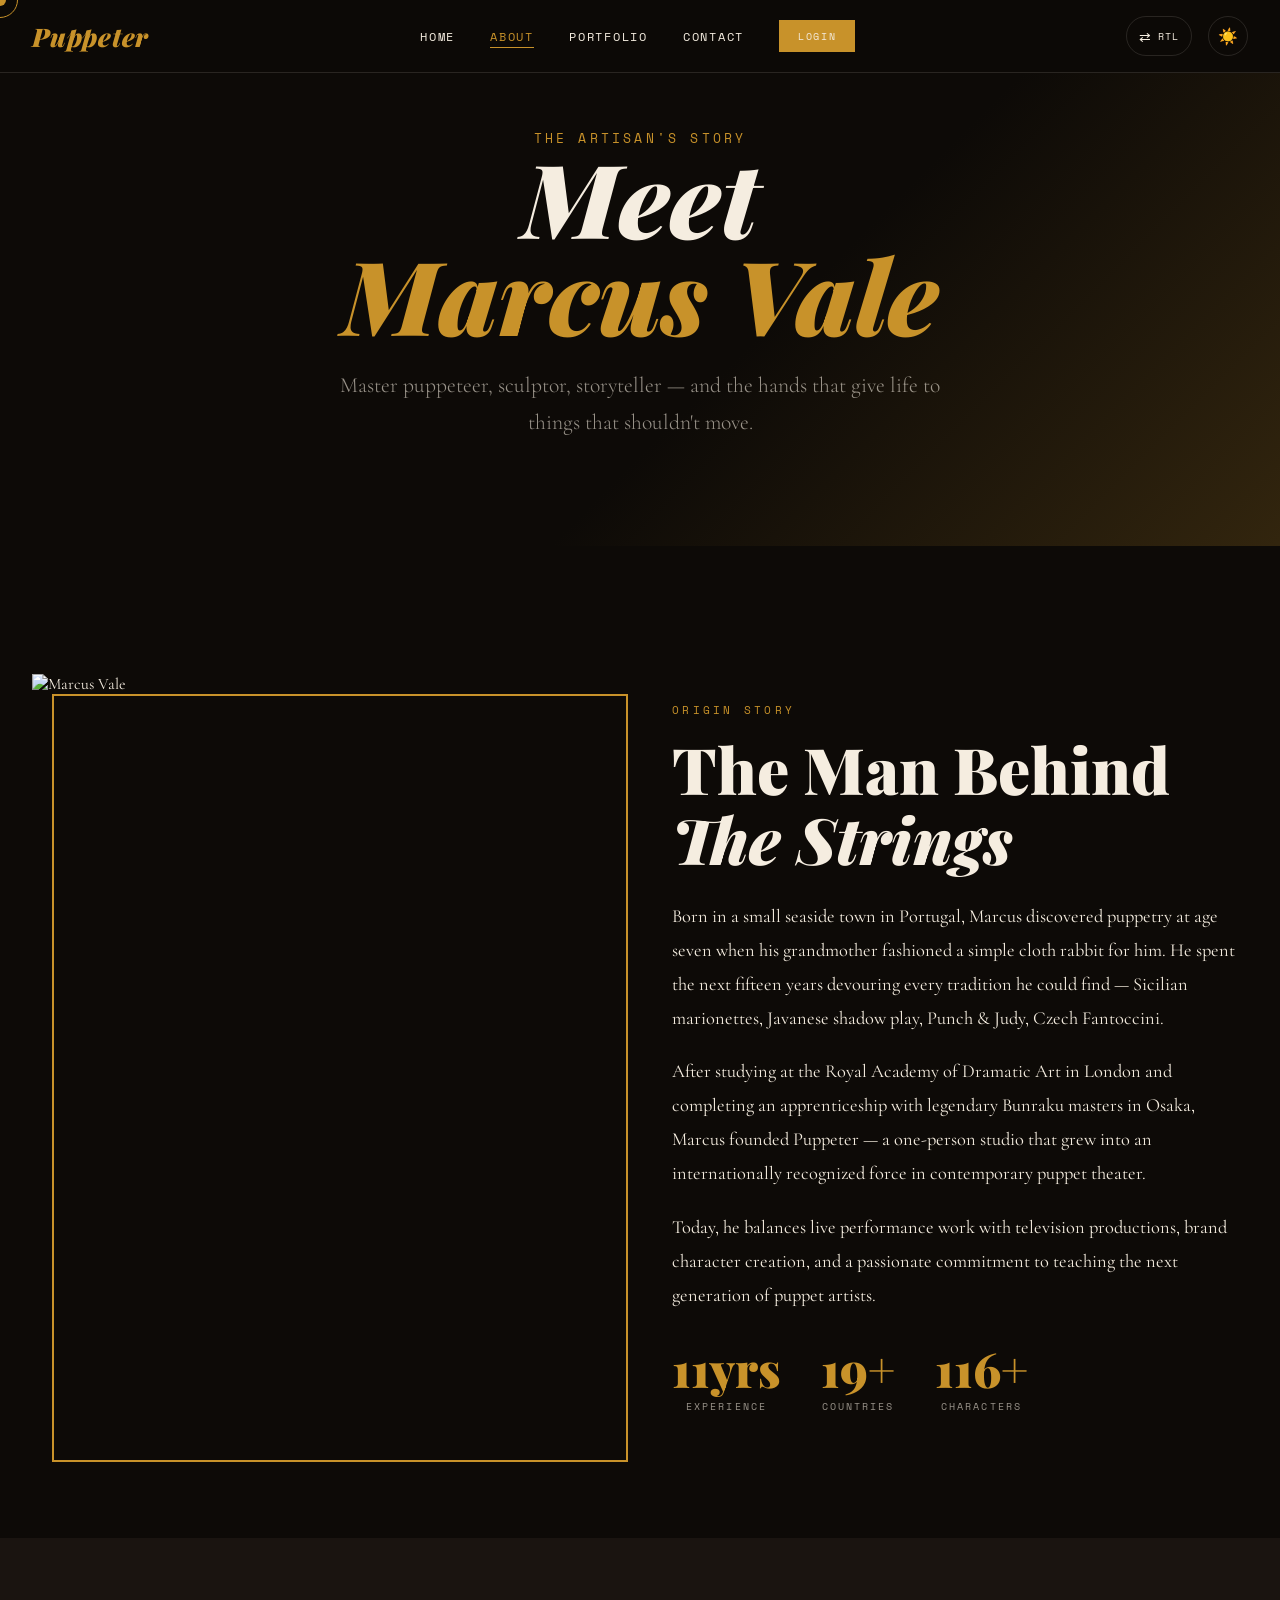
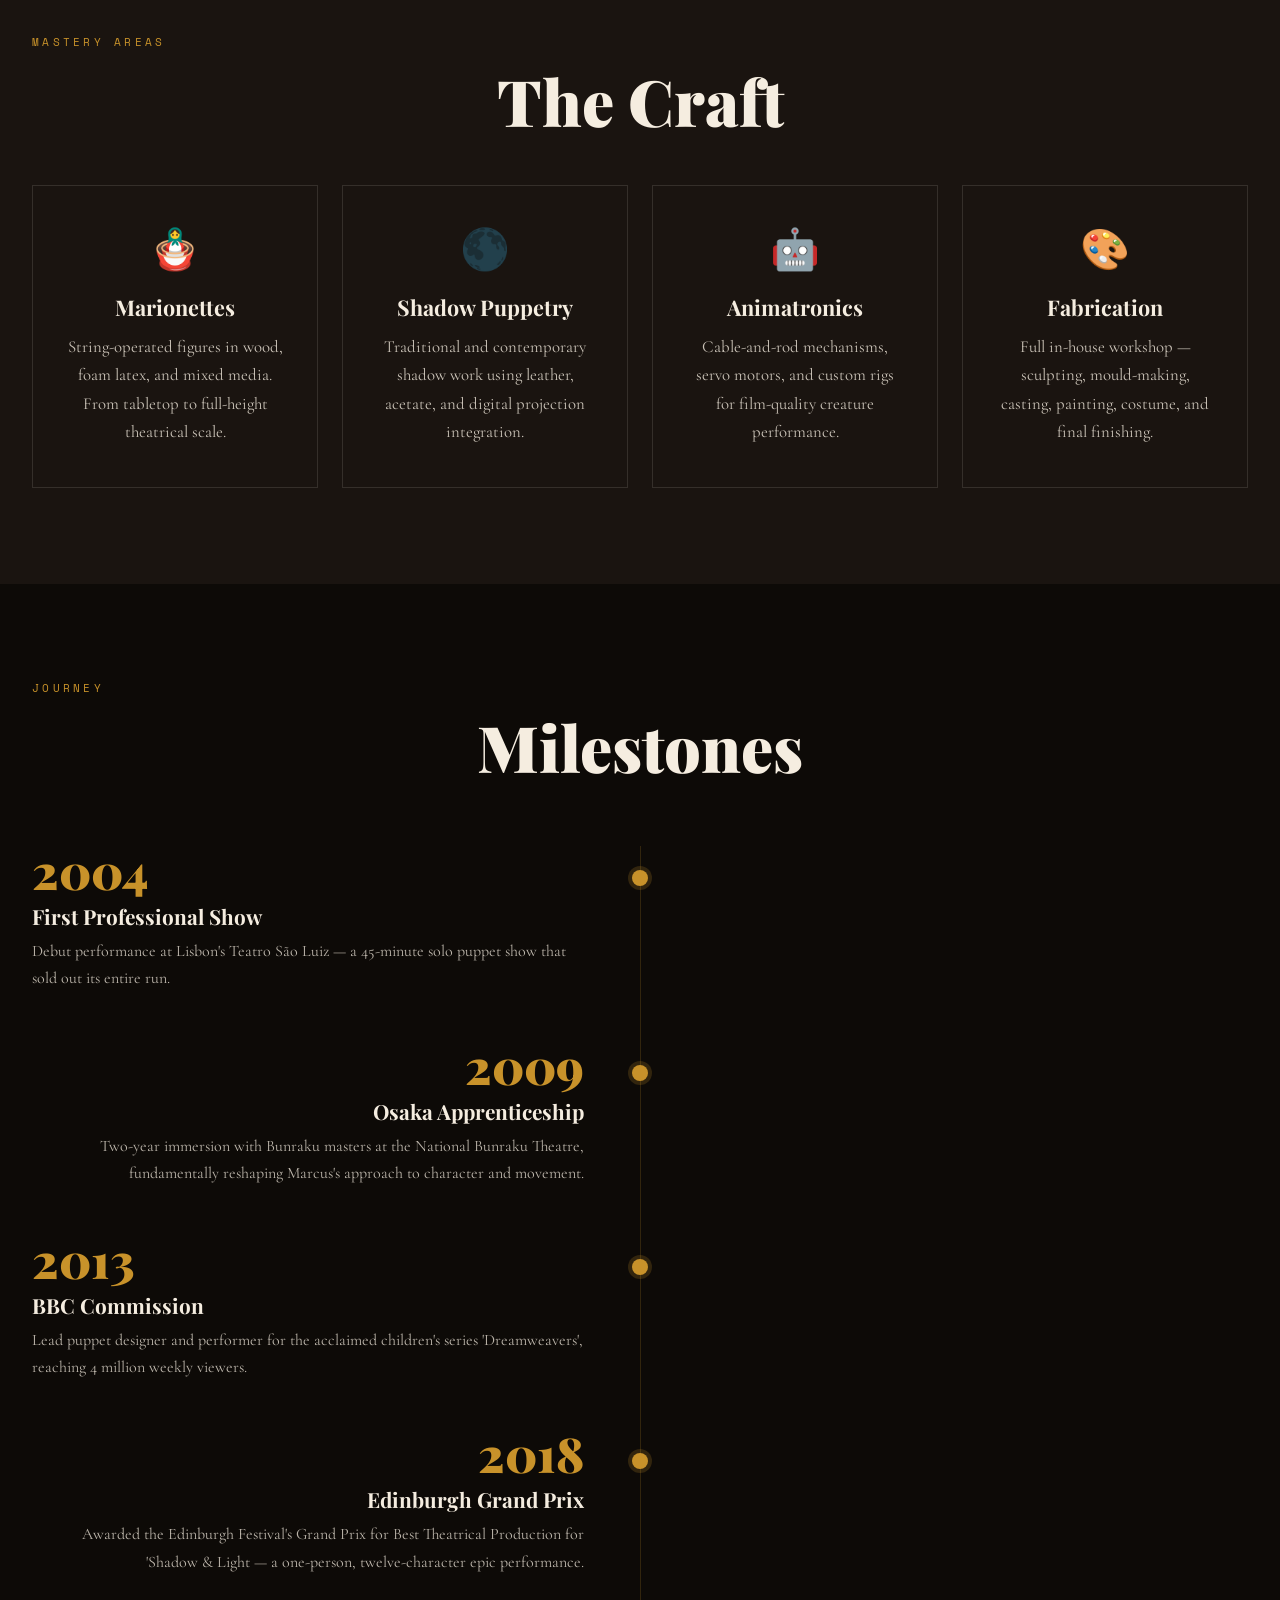
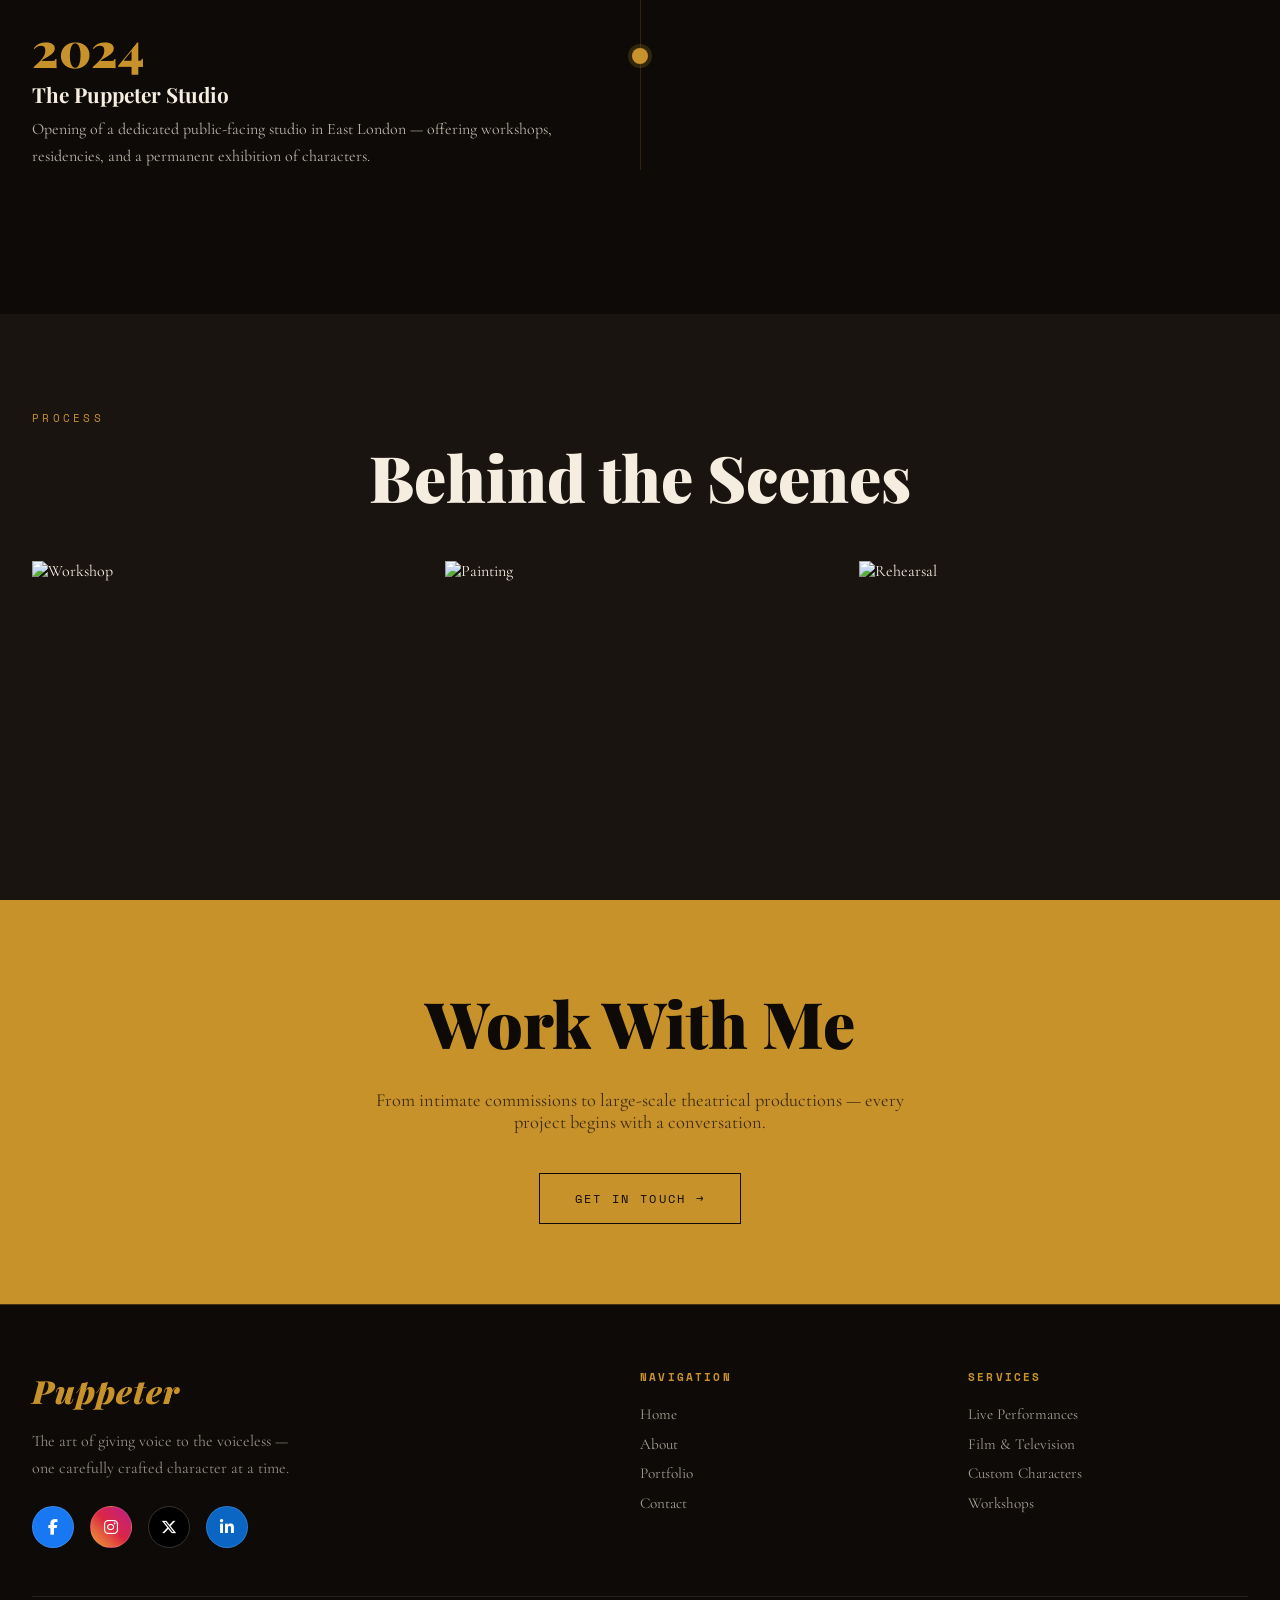
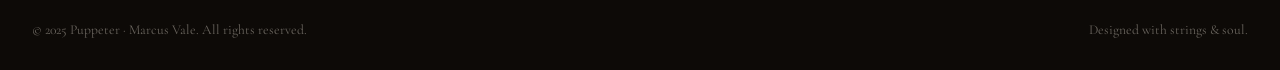
==== about.html @ 56566dc7 "U" ====
<!DOCTYPE html>
<html lang="en" data-theme="dark" dir="ltr">
<head>
<meta charset="UTF-8"/>
<meta name="viewport" content="width=device-width, initial-scale=1.0"/>
<title>About · Puppeter</title>
<link rel="stylesheet" href="style.css"/>
<link rel="stylesheet" href="https://cdnjs.cloudflare.com/ajax/libs/font-awesome/6.5.0/css/all.min.css"/>
</head>
<body>

<div class="cursor"></div>
<div class="cursor-ring"></div>
<div class="page-transition"></div>

<nav>
  <div class="nav-inner">
    <a href="index.html" class="nav-logo">Puppeter</a>
    <ul class="nav-links">
      <li><a href="index.html">Home</a></li>
      <li><a href="about.html" class="active">About</a></li>
      <li><a href="portfolio.html">Portfolio</a></li>
      <li><a href="contact.html">Contact</a></li>
      <li><a href="login.html" class="btn btn-primary" style="padding:0.5rem 1.2rem;font-size:0.65rem">Login</a></li>
    </ul>
    <div class="nav-right">
      <button class="rtl-toggle" aria-label="Toggle RTL/LTR direction">
        <span class="rtl-icon">⇄</span>
        <span class="rtl-label">RTL</span>
      </button>
      <button class="theme-toggle">☀️</button>
      <button class="hamburger"><span></span><span></span><span></span></button>
    </div>
  </div>
</nav>
<div class="mobile-menu">
  <a href="index.html">Home</a>
  <a href="about.html">About</a>
  <a href="portfolio.html">Portfolio</a>
  <a href="contact.html">Contact</a>
  <a href="login.html">Login</a>
</div>

<!-- HERO -->
<section class="hero hero-about" style="min-height:60vh">
  <div class="hero-overlay"></div>
  <div class="hero-content">
    <span class="subtitle">The Artisan's Story</span>
    <h1 class="display-title">Meet <span class="accent-word">Marcus Vale</span></h1>
    <p class="body-text">Master puppeteer, sculptor, storyteller — and the hands that give life to things that shouldn't move.</p>
  </div>
</section>

<!-- BIO -->
<section>
  <div class="section-inner">
    <div class="about-grid">
      <div class="about-image-wrapper reveal">
        <img src="https://images.unsplash.com/photo-1472099645785-5658abf4ff4e?w=600&q=80" alt="Marcus Vale"/>
      </div>
      <div class="about-text">
        <span class="section-label reveal">Origin Story</span>
        <h2 class="section-title reveal">The Man Behind<br/><em>The Strings</em></h2>
        <p class="reveal">Born in a small seaside town in Portugal, Marcus discovered puppetry at age seven when his grandmother fashioned a simple cloth rabbit for him. He spent the next fifteen years devouring every tradition he could find — Sicilian marionettes, Javanese shadow play, Punch & Judy, Czech Fantoccini.</p>
        <p class="reveal">After studying at the Royal Academy of Dramatic Art in London and completing an apprenticeship with legendary Bunraku masters in Osaka, Marcus founded Puppeter — a one-person studio that grew into an internationally recognized force in contemporary puppet theater.</p>
        <p class="reveal">Today, he balances live performance work with television productions, brand character creation, and a passionate commitment to teaching the next generation of puppet artists.</p>
        <div class="stat-row reveal">
          <div class="stat">
            <div class="stat-num" data-target="20" data-suffix="yrs">0yrs</div>
            <div class="stat-label">Experience</div>
          </div>
          <div class="stat">
            <div class="stat-num" data-target="34" data-suffix="+">0+</div>
            <div class="stat-label">Countries</div>
          </div>
          <div class="stat">
            <div class="stat-num" data-target="200" data-suffix="+">0+</div>
            <div class="stat-label">Characters</div>
          </div>
        </div>
      </div>
    </div>
  </div>
</section>

<!-- SKILLS -->
<section style="background:var(--card-bg)">
  <div class="section-inner">
    <span class="section-label reveal">Mastery Areas</span>
    <h2 class="section-title reveal" style="text-align:center">The Craft</h2>
    <div class="cards-grid">
      <div class="card reveal">
        <div class="card-icon">🪆</div>
        <h3>Marionettes</h3>
        <p>String-operated figures in wood, foam latex, and mixed media. From tabletop to full-height theatrical scale.</p>
      </div>
      <div class="card reveal">
        <div class="card-icon">🌑</div>
        <h3>Shadow Puppetry</h3>
        <p>Traditional and contemporary shadow work using leather, acetate, and digital projection integration.</p>
      </div>
      <div class="card reveal">
        <div class="card-icon">🤖</div>
        <h3>Animatronics</h3>
        <p>Cable-and-rod mechanisms, servo motors, and custom rigs for film-quality creature performance.</p>
      </div>
      <div class="card reveal">
        <div class="card-icon">🎨</div>
        <h3>Fabrication</h3>
        <p>Full in-house workshop — sculpting, mould-making, casting, painting, costume, and final finishing.</p>
      </div>
    </div>
  </div>
</section>

<!-- TIMELINE -->
<section>
  <div class="section-inner">
    <span class="section-label reveal">Journey</span>
    <h2 class="section-title reveal" style="text-align:center">Milestones</h2>
    <div class="timeline">
      <div class="timeline-item reveal">
        <div class="tl-content">
          <div class="tl-year">2004</div>
          <h3>First Professional Show</h3>
          <p>Debut performance at Lisbon's Teatro São Luiz — a 45-minute solo puppet show that sold out its entire run.</p>
        </div>
        <div class="tl-dot"></div>
        <div style="flex:1"></div>
      </div>
      <div class="timeline-item reveal">
        <div style="flex:1"></div>
        <div class="tl-dot"></div>
        <div class="tl-content">
          <div class="tl-year">2009</div>
          <h3>Osaka Apprenticeship</h3>
          <p>Two-year immersion with Bunraku masters at the National Bunraku Theatre, fundamentally reshaping Marcus's approach to character and movement.</p>
        </div>
      </div>
      <div class="timeline-item reveal">
        <div class="tl-content">
          <div class="tl-year">2013</div>
          <h3>BBC Commission</h3>
          <p>Lead puppet designer and performer for the acclaimed children's series 'Dreamweavers', reaching 4 million weekly viewers.</p>
        </div>
        <div class="tl-dot"></div>
        <div style="flex:1"></div>
      </div>
      <div class="timeline-item reveal">
        <div style="flex:1"></div>
        <div class="tl-dot"></div>
        <div class="tl-content">
          <div class="tl-year">2018</div>
          <h3>Edinburgh Grand Prix</h3>
          <p>Awarded the Edinburgh Festival's Grand Prix for Best Theatrical Production for 'Shadow & Light — a one-person, twelve-character epic performance.</p>
        </div>
      </div>
      <div class="timeline-item reveal">
        <div class="tl-content">
          <div class="tl-year">2024</div>
          <h3>The Puppeter Studio</h3>
          <p>Opening of a dedicated public-facing studio in East London — offering workshops, residencies, and a permanent exhibition of characters.</p>
        </div>
        <div class="tl-dot"></div>
        <div style="flex:1"></div>
      </div>
    </div>
  </div>
</section>

<!-- BTS BEHIND SCENES -->
<section style="background:var(--card-bg)">
  <div class="section-inner">
    <span class="section-label reveal">Process</span>
    <h2 class="section-title reveal" style="text-align:center">Behind the Scenes</h2>
    <div class="showreel-grid reveal">
      <div class="showreel-item" data-category="process">
        <img src="https://images.unsplash.com/photo-1499540633125-484965b60031?w=600&q=80" alt="Workshop"/>
        <div class="showreel-overlay">
          <button class="play-btn" data-video="true">▶</button>
          <h4>The Sculpting Process</h4>
        </div>
      </div>
      <div class="showreel-item" data-category="process">
        <img src="https://images.unsplash.com/photo-1558618666-fcd25c85cd64?w=600&q=80" alt="Painting"/>
        <div class="showreel-overlay">
          <button class="play-btn" data-video="true">▶</button>
          <h4>Painting & Finishing</h4>
        </div>
      </div>
      <div class="showreel-item" data-category="process">
        <img src="https://images.unsplash.com/photo-1536440136628-849c177e76a1?w=600&q=80" alt="Rehearsal"/>
        <div class="showreel-overlay">
          <button class="play-btn" data-video="true">▶</button>
          <h4>Character Rehearsal</h4>
        </div>
      </div>
    </div>
  </div>
</section>

<!-- CTA -->
<section class="cta-banner">
  <div class="section-inner">
    <h2>Work With Me</h2>
    <p>From intimate commissions to large-scale theatrical productions — every project begins with a conversation.</p>
    <a href="contact.html" class="btn btn-outline">Get in Touch →</a>
  </div>
</section>

<footer>
  <div class="footer-inner">
    <div class="footer-grid">
      <div class="footer-brand">
        <a href="index.html" class="nav-logo">Puppeter</a>
        <p>The art of giving voice to the voiceless — one carefully crafted character at a time.</p>
        <div class="social-icons">
          <a href="#" class="social-icon si-fb"><i class="fab fa-facebook-f"></i></a>
          <a href="#" class="social-icon si-ig"><i class="fab fa-instagram"></i></a>
          <a href="#" class="social-icon si-tw"><i class="fab fa-x-twitter"></i></a>
          <a href="#" class="social-icon si-li"><i class="fab fa-linkedin-in"></i></a>
        </div>
      </div>
      <div class="footer-col">
        <h4>Navigation</h4>
        <ul>
          <li><a href="index.html">Home</a></li>
          <li><a href="about.html">About</a></li>
          <li><a href="portfolio.html">Portfolio</a></li>
          <li><a href="contact.html">Contact</a></li>
        </ul>
      </div>
      <div class="footer-col">
        <h4>Services</h4>
        <ul>
          <li><a href="#">Live Performances</a></li>
          <li><a href="#">Film & Television</a></li>
          <li><a href="#">Custom Characters</a></li>
          <li><a href="#">Workshops</a></li>
        </ul>
      </div>
    </div>
    <div class="footer-bottom">
      <p>© 2025 Puppeter · Marcus Vale. All rights reserved.</p>
      <p>Designed with strings &amp; soul.</p>
    </div>
  </div>
</footer>

<div class="modal-backdrop">
  <button class="modal-close">✕</button>
  <div class="modal-video" style="display:flex;align-items:center;justify-content:center;color:#fff;font-family:'Space Mono',monospace;font-size:0.8rem;letter-spacing:0.1em;text-transform:uppercase;">▶ Behind the Scenes</div>
</div>
<button class="back-to-top">↑</button>
<script src="main.js"></script>
</body>
</html>
---- style.css ----
/* ── PUPPETER · GLOBAL DESIGN SYSTEM ── */
@import url('https://fonts.googleapis.com/css2?family=Playfair+Display:ital,wght@0,400;0,700;0,900;1,400&family=Cormorant+Garamond:wght@300;400;500&family=Space+Mono:wght@400;700&display=swap');

:root {
  --primary: #0d0a07;
  --secondary: #f5ede0;
  --accent: #c8922a;
  --primary-80: rgba(13,10,7,0.8);
  --secondary-60: rgba(245,237,224,0.6);
  --accent-80: rgba(200,146,42,0.8);
  --accent-20: rgba(200,146,42,0.2);
  --transition: 0.4s cubic-bezier(0.25, 0.46, 0.45, 0.94);
}

[data-theme="light"] {
  --bg: var(--secondary);
  --text: var(--primary);
  --nav-bg: rgba(245,237,224,0.95);
  --card-bg: #fff8ef;
  --border: rgba(13,10,7,0.15);
}
[data-theme="dark"] {
  --bg: var(--primary);
  --text: var(--secondary);
  --nav-bg: rgba(13,10,7,0.97);
  --card-bg: #1a1410;
  --border: rgba(245,237,224,0.12);
}

*, *::before, *::after { box-sizing: border-box; margin: 0; padding: 0; }

html { scroll-behavior: smooth; font-size: 16px; }

body {
  font-family: 'Cormorant Garamond', serif;
  background: var(--bg);
  color: var(--text);
  transition: background var(--transition), color var(--transition);
  overflow-x: hidden;
  cursor: none;
}

/* ── CUSTOM CURSOR ── */
.cursor {
  width: 12px; height: 12px;
  background: var(--accent);
  border-radius: 50%;
  position: fixed; top: 0; left: 0;
  pointer-events: none; z-index: 9999;
  transform: translate(-50%, -50%);
  transition: transform 0.1s, width 0.3s, height 0.3s, background 0.3s;
}
.cursor-ring {
  width: 36px; height: 36px;
  border: 1.5px solid var(--accent);
  border-radius: 50%;
  position: fixed; top: 0; left: 0;
  pointer-events: none; z-index: 9998;
  transform: translate(-50%, -50%);
  transition: transform 0.15s, width 0.3s, height 0.3s;
}
body:hover .cursor { opacity: 1; }

/* ── NAVBAR ── */
nav {
  position: fixed; top: 0; left: 0; right: 0;
  z-index: 1000;
  background: var(--nav-bg);
  backdrop-filter: blur(16px);
  -webkit-backdrop-filter: blur(16px);
  border-bottom: 1px solid var(--border);
  transition: background var(--transition), border var(--transition);
}
.nav-inner {
  max-width: 1280px; margin: 0 auto;
  display: flex; align-items: center; justify-content: space-between;
  padding: 0 2rem; height: 72px;
}
.nav-logo {
  font-family: 'Playfair Display', serif;
  font-size: 1.6rem; font-weight: 900; font-style: italic;
  color: var(--accent);
  text-decoration: none; letter-spacing: 0.03em;
}
.nav-links {
  display: flex; gap: 2.2rem; list-style: none;
  align-items: center;
}
.nav-links a {
  font-family: 'Space Mono', monospace;
  font-size: 0.72rem; letter-spacing: 0.15em;
  text-transform: uppercase;
  color: var(--text); text-decoration: none;
  position: relative; padding-bottom: 3px;
  transition: color var(--transition);
}
.nav-links a::after {
  content: ''; position: absolute;
  bottom: 0; left: 0; width: 0; height: 1px;
  background: var(--accent);
  transition: width var(--transition);
}
.nav-links a:hover, .nav-links a.active { color: var(--accent); }
.nav-links a:hover::after, .nav-links a.active::after { width: 100%; }

.nav-right { display: flex; align-items: center; gap: 1rem; }

.theme-toggle {
  background: none; border: 1px solid var(--border);
  color: var(--text); width: 40px; height: 40px;
  border-radius: 50%; cursor: pointer;
  display: flex; align-items: center; justify-content: center;
  font-size: 1rem; transition: all var(--transition);
}
.theme-toggle:hover { border-color: var(--accent); color: var(--accent); transform: rotate(20deg); }

.rtl-toggle {
  background: none; border: 1px solid var(--border);
  color: var(--text); height: 40px;
  padding: 0 0.75rem;
  border-radius: 20px; cursor: pointer;
  display: flex; align-items: center; gap: 0.35rem;
  font-family: 'Space Mono', monospace;
  font-size: 0.62rem; letter-spacing: 0.1em; text-transform: uppercase;
  transition: all var(--transition); white-space: nowrap;
}
.rtl-toggle:hover { border-color: var(--accent); color: var(--accent); }
.rtl-toggle .rtl-icon { font-size: 0.9rem; transition: transform var(--transition); }
[dir="rtl"] .rtl-toggle .rtl-icon { transform: scaleX(-1); }

/* RTL global overrides */
[dir="rtl"] .nav-inner { flex-direction: row-reverse; }
[dir="rtl"] .nav-links { flex-direction: row-reverse; }
[dir="rtl"] .nav-links a::after { left: auto; right: 0; }
[dir="rtl"] .nav-right { flex-direction: row-reverse; }
[dir="rtl"] .footer-grid { direction: rtl; }
[dir="rtl"] .footer-col ul a:hover { transform: translateX(-4px); }
[dir="rtl"] .about-grid { direction: rtl; }
[dir="rtl"] .about-image-wrapper::before { left: auto; right: 20px; left: -20px; }
[dir="rtl"] .contact-card:hover { transform: translateX(-6px); }
[dir="rtl"] .section-label { direction: rtl; }
[dir="rtl"] .stat-row { flex-direction: row-reverse; }
[dir="rtl"] .timeline-item { flex-direction: row-reverse; }
[dir="rtl"] .timeline-item:nth-child(even) { flex-direction: row; }
[dir="rtl"] .timeline-item:nth-child(even) .tl-content { text-align: left; }
[dir="rtl"] .tl-content { text-align: right; }
[dir="rtl"] .mobile-menu { direction: rtl; }
[dir="rtl"] .footer-bottom { flex-direction: row-reverse; }

.hamburger {
  display: none; flex-direction: column;
  gap: 5px; background: none; border: none;
  cursor: pointer; padding: 4px;
}
.hamburger span {
  display: block; width: 24px; height: 2px;
  background: var(--text); transition: all var(--transition);
}

/* ── MOBILE MENU ── */
.mobile-menu {
  display: none; position: fixed;
  top: 72px; left: 0; right: 0; bottom: 0;
  background: var(--bg); z-index: 999;
  flex-direction: column; align-items: center; justify-content: center;
  gap: 2.5rem;
}
.mobile-menu.open { display: flex; }
.mobile-menu a {
  font-family: 'Playfair Display', serif;
  font-size: 2.2rem; font-weight: 700;
  color: var(--text); text-decoration: none;
  transition: color var(--transition);
}
.mobile-menu a:hover { color: var(--accent); }

/* ── HERO BASE ── */
.hero {
  min-height: 100vh;
  background-image: var(--hero-img, none);
  background-size: cover;
  background-position: center;
  background-attachment: fixed;
  display: flex; align-items: center; justify-content: center;
  position: relative; overflow: hidden;
  padding: 8rem 2rem 4rem;
}
.hero-overlay {
  position: absolute; inset: 0;
  background: linear-gradient(135deg, rgba(13,10,7,0.75) 0%, rgba(13,10,7,0.4) 60%, rgba(200,146,42,0.2) 100%);
}
.hero-content {
  position: relative; z-index: 2;
  text-align: center; max-width: 900px;
}

/* ── TYPOGRAPHY ── */
.display-title {
  font-family: 'Playfair Display', serif;
  font-size: clamp(3rem, 8vw, 8rem);
  font-weight: 900; font-style: italic;
  line-height: 0.95;
  color: var(--secondary);
  margin-bottom: 1.5rem;
}
.display-title .accent-word { color: var(--accent); display: block; }

.subtitle {
  font-family: 'Space Mono', monospace;
  font-size: clamp(0.65rem, 1.5vw, 0.8rem);
  letter-spacing: 0.25em; text-transform: uppercase;
  color: var(--accent); margin-bottom: 1rem;
}
.body-text {
  font-size: clamp(1.1rem, 2vw, 1.35rem);
  font-weight: 300; line-height: 1.75;
  color: var(--secondary-60);
  max-width: 600px; margin: 0 auto 2.5rem;
}

/* ── BUTTONS ── */
.btn {
  display: inline-flex; align-items: center; gap: 0.6rem;
  font-family: 'Space Mono', monospace;
  font-size: 0.72rem; letter-spacing: 0.2em; text-transform: uppercase;
  padding: 1rem 2.2rem;
  text-decoration: none; cursor: pointer;
  border: none; transition: all var(--transition);
  position: relative; overflow: hidden;
}
.btn::before {
  content: ''; position: absolute;
  inset: 0; transform: translateX(-101%);
  transition: transform var(--transition);
}
.btn:hover::before { transform: translateX(0); }
.btn-primary {
  background: var(--accent); color: var(--primary);
}
.btn-primary::before { background: #e0a832; }
.btn-primary:hover { color: var(--primary); transform: translateY(-2px); box-shadow: 0 12px 40px var(--accent-80); }

.btn-outline {
  background: transparent;
  border: 1px solid var(--secondary);
  color: var(--secondary);
}
.btn-outline::before { background: var(--secondary); }
.btn-outline:hover { color: var(--primary); }

/* ── SECTIONS ── */
section { padding: 6rem 2rem; }
.section-inner { max-width: 1280px; margin: 0 auto; }

.section-label {
  font-family: 'Space Mono', monospace;
  font-size: 0.68rem; letter-spacing: 0.3em; text-transform: uppercase;
  color: var(--accent); margin-bottom: 1rem; display: block;
}
.section-title {
  font-family: 'Playfair Display', serif;
  font-size: clamp(2rem, 5vw, 4rem);
  font-weight: 900; line-height: 1.1;
  margin-bottom: 1.5rem;
}

/* ── CARDS GRID ── */
.cards-grid {
  display: grid;
  grid-template-columns: repeat(auto-fit, minmax(260px, 1fr));
  gap: 1.5rem;
  margin-top: 3rem;
}
.card {
  background: var(--card-bg);
  border: 1px solid var(--border);
  padding: 2.5rem 2rem;
  display: flex; flex-direction: column;
  align-items: center; justify-content: center;
  text-align: center;
  transition: transform var(--transition), box-shadow var(--transition), border-color var(--transition);
  position: relative; overflow: hidden;
}
.card::before {
  content: ''; position: absolute;
  bottom: 0; left: 0; right: 0; height: 3px;
  background: var(--accent);
  transform: scaleX(0); transition: transform var(--transition);
}
.card:hover { transform: translateY(-8px); box-shadow: 0 24px 60px rgba(0,0,0,0.3); border-color: var(--accent-20); }
.card:hover::before { transform: scaleX(1); }

.card-icon {
  font-size: 2.5rem; color: var(--accent);
  margin-bottom: 1.2rem;
  transition: transform var(--transition);
}
.card:hover .card-icon { transform: scale(1.15) rotate(-5deg); }
.card h3 {
  font-family: 'Playfair Display', serif;
  font-size: 1.35rem; font-weight: 700;
  margin-bottom: 0.75rem;
}
.card p { font-size: 1.05rem; line-height: 1.7; opacity: 0.8; }

/* ── SERVICES SECTION ── */
#services { background: var(--card-bg); }

/* ── ABOUT SECTION ── */
.about-grid {
  display: grid; grid-template-columns: 1fr 1fr;
  gap: 4rem; align-items: center; margin-top: 2rem;
}
.about-image-wrapper {
  position: relative;
}
.about-image-wrapper img {
  width: 100%; aspect-ratio: 3/4; object-fit: cover;
  display: block;
}
.about-image-wrapper::before {
  content: ''; position: absolute;
  top: 20px; left: 20px; right: -20px; bottom: -20px;
  border: 2px solid var(--accent); z-index: -1;
}
.about-text .section-title { margin-bottom: 1.5rem; }
.about-text p { font-size: 1.15rem; line-height: 1.85; margin-bottom: 1.2rem; opacity: 0.85; }
.stat-row { display: flex; gap: 2.5rem; margin-top: 2rem; }
.stat { text-align: center; }
.stat-num {
  font-family: 'Playfair Display', serif;
  font-size: 3rem; font-weight: 900; color: var(--accent); line-height: 1;
}
.stat-label { font-family: 'Space Mono', monospace; font-size: 0.65rem; letter-spacing: 0.2em; text-transform: uppercase; opacity: 0.6; margin-top: 0.4rem; }

/* ── TESTIMONIALS ── */
#testimonials { background: var(--card-bg); }
.testimonial-card {
  background: var(--bg);
  border: 1px solid var(--border);
  padding: 2.5rem;
  display: flex; flex-direction: column;
  align-items: center; text-align: center;
}
.testimonial-card .quote-mark {
  font-family: 'Playfair Display', serif;
  font-size: 5rem; line-height: 0.5;
  color: var(--accent); margin-bottom: 1rem;
}
.testimonial-card p { font-size: 1.1rem; line-height: 1.75; font-style: italic; margin-bottom: 1.5rem; }
.testimonial-card .author {
  font-family: 'Space Mono', monospace;
  font-size: 0.72rem; letter-spacing: 0.15em; text-transform: uppercase;
  color: var(--accent);
}

/* ── CTA BANNER ── */
.cta-banner {
  background: var(--accent);
  padding: 5rem 2rem;
  text-align: center;
}
.cta-banner h2 {
  font-family: 'Playfair Display', serif;
  font-size: clamp(2rem, 5vw, 4rem);
  font-weight: 900; color: var(--primary);
  margin-bottom: 1.5rem;
}
.cta-banner p {
  font-size: 1.15rem; color: rgba(13,10,7,0.75);
  margin-bottom: 2.5rem; max-width: 560px; margin-left: auto; margin-right: auto;
}
.cta-banner .btn-outline {
  border-color: var(--primary); color: var(--primary);
}
.cta-banner .btn-outline::before { background: var(--primary); }
.cta-banner .btn-outline:hover { color: var(--secondary); }

/* ── SHOWREEL SECTION ── */
.showreel-grid {
  display: grid;
  grid-template-columns: repeat(auto-fit, minmax(280px, 1fr));
  gap: 1.5rem; margin-top: 3rem;
}
.showreel-item {
  position: relative; overflow: hidden;
  aspect-ratio: 16/10; cursor: pointer;
  background: var(--card-bg);
}
.showreel-item img {
  width: 100%; height: 100%; object-fit: cover;
  display: block; transition: transform 0.6s ease;
}
.showreel-overlay {
  position: absolute; inset: 0;
  background: linear-gradient(to top, rgba(13,10,7,0.9) 0%, transparent 60%);
  display: flex; flex-direction: column;
  align-items: center; justify-content: flex-end;
  padding: 1.5rem; opacity: 0;
  transition: opacity var(--transition);
}
.showreel-item:hover img { transform: scale(1.08); }
.showreel-item:hover .showreel-overlay { opacity: 1; }
.play-btn {
  width: 56px; height: 56px; border-radius: 50%;
  background: var(--accent); border: none; cursor: pointer;
  display: flex; align-items: center; justify-content: center;
  font-size: 1.2rem; color: var(--primary);
  margin-bottom: 1rem; transform: scale(0.6);
  transition: transform var(--transition);
}
.showreel-item:hover .play-btn { transform: scale(1); }
.showreel-overlay h4 {
  font-family: 'Playfair Display', serif;
  font-size: 1.1rem; color: var(--secondary);
  text-align: center;
}

/* ── FOOTER ── */
footer {
  background: var(--primary);
  border-top: 1px solid rgba(200,146,42,0.3);
  padding: 4rem 2rem 2rem;
}
.footer-inner {
  max-width: 1280px; margin: 0 auto;
}
.footer-grid {
  display: grid; grid-template-columns: 2fr 1fr 1fr;
  gap: 3rem; margin-bottom: 3rem;
}
.footer-brand .nav-logo { font-size: 2rem; display: inline-block; margin-bottom: 1rem; }
.footer-brand p { font-size: 1rem; line-height: 1.7; color: rgba(245,237,224,0.6); max-width: 280px; }
.footer-col h4 {
  font-family: 'Space Mono', monospace;
  font-size: 0.68rem; letter-spacing: 0.2em; text-transform: uppercase;
  color: var(--accent); margin-bottom: 1.2rem;
}
.footer-col ul { list-style: none; }
.footer-col ul li { margin-bottom: 0.6rem; }
.footer-col ul a {
  color: rgba(245,237,224,0.65); text-decoration: none;
  font-size: 0.95rem; transition: color var(--transition);
  display: inline-block;
}
.footer-col ul a:hover { color: var(--accent); transform: translateX(4px); }

.social-icons { display: flex; gap: 1rem; margin-top: 1.5rem; }
.social-icon {
  width: 42px; height: 42px; border-radius: 50%;
  display: flex; align-items: center; justify-content: center;
  font-size: 1rem; text-decoration: none;
  transition: transform var(--transition), box-shadow var(--transition);
  border: 1px solid rgba(245,237,224,0.15);
}
.social-icon:hover { transform: translateY(-4px) scale(1.1); box-shadow: 0 8px 24px rgba(0,0,0,0.4); }
.si-fb { background: #1877F2; color: #fff; }
.si-ig { background: linear-gradient(45deg, #f09433, #e6683c, #dc2743, #cc2366, #bc1888); color: #fff; }
.si-tw { background: #000; color: #fff; border-color: #333; }
.si-li { background: #0A66C2; color: #fff; }

.footer-bottom {
  border-top: 1px solid rgba(245,237,224,0.1);
  padding-top: 1.5rem;
  display: flex; justify-content: space-between; align-items: center;
  flex-wrap: wrap; gap: 1rem;
}
.footer-bottom p { font-size: 0.85rem; color: rgba(245,237,224,0.4); }

/* ── CONTACT PAGE ── */
.contact-grid {
  display: grid; grid-template-columns: 1fr 1.4fr;
  gap: 4rem; margin-top: 3rem;
}
.contact-info-cards { display: flex; flex-direction: column; gap: 1.2rem; }
.contact-card {
  background: var(--card-bg); border: 1px solid var(--border);
  padding: 1.5rem 2rem;
  display: flex; align-items: center; gap: 1.2rem;
  transition: all var(--transition);
}
.contact-card:hover { border-color: var(--accent); transform: translateX(6px); }
.contact-card-icon { font-size: 1.8rem; color: var(--accent); flex-shrink: 0; }
.contact-card h4 { font-family: 'Playfair Display', serif; font-size: 1rem; font-weight: 700; margin-bottom: 0.2rem; }
.contact-card p { font-size: 0.9rem; opacity: 0.7; }

.contact-form-wrap { }
.form-group { margin-bottom: 1.5rem; }
.form-group label {
  display: block; font-family: 'Space Mono', monospace;
  font-size: 0.68rem; letter-spacing: 0.18em; text-transform: uppercase;
  margin-bottom: 0.5rem; color: var(--accent);
}
.form-group input,
.form-group textarea,
.form-group select {
  width: 100%; padding: 0.9rem 1.2rem;
  background: var(--card-bg);
  border: 1px solid var(--border);
  color: var(--text);
  font-family: 'Cormorant Garamond', serif;
  font-size: 1.05rem;
  transition: border-color var(--transition);
  outline: none;
}
.form-group input:focus,
.form-group textarea:focus { border-color: var(--accent); }
.form-group textarea { min-height: 140px; resize: vertical; }

.map-wrap { margin-top: 2rem; border: 2px solid var(--accent-20); overflow: hidden; }

/* ── PORTFOLIO PAGE ── */
.filter-bar {
  display: flex; gap: 1rem; flex-wrap: wrap;
  margin: 2.5rem 0; justify-content: center;
}
.filter-btn {
  font-family: 'Space Mono', monospace;
  font-size: 0.68rem; letter-spacing: 0.15em; text-transform: uppercase;
  padding: 0.6rem 1.4rem;
  border: 1px solid var(--border);
  background: none; color: var(--text); cursor: pointer;
  transition: all var(--transition);
}
.filter-btn:hover, .filter-btn.active { background: var(--accent); color: var(--primary); border-color: var(--accent); }

/* ── ABOUT PAGE ── */
.timeline { margin-top: 4rem; position: relative; }
.timeline::before {
  content: ''; position: absolute;
  left: 50%; top: 0; bottom: 0;
  width: 1px; background: var(--accent-20);
}
.timeline-item {
  display: flex; gap: 3rem;
  margin-bottom: 3rem; align-items: flex-start;
}
.timeline-item:nth-child(even) { flex-direction: row-reverse; }
.timeline-item:nth-child(even) .tl-content { text-align: right; }
.tl-content { flex: 1; }
.tl-year {
  font-family: 'Playfair Display', serif;
  font-size: 3rem; font-weight: 900; color: var(--accent);
  line-height: 1; margin-bottom: 0.5rem;
}
.tl-content h3 { font-family: 'Playfair Display', serif; font-size: 1.3rem; margin-bottom: 0.5rem; }
.tl-content p { font-size: 1rem; opacity: 0.75; line-height: 1.7; }
.tl-dot {
  width: 16px; height: 16px; border-radius: 50%;
  background: var(--accent); flex-shrink: 0;
  margin-top: 1.5rem; position: relative; z-index: 1;
  box-shadow: 0 0 0 4px var(--accent-20);
}

/* ── ANIMATIONS ── */
@keyframes fadeInUp {
  from { opacity: 0; transform: translateY(40px); }
  to { opacity: 1; transform: translateY(0); }
}
@keyframes fadeInLeft {
  from { opacity: 0; transform: translateX(-40px); }
  to { opacity: 1; transform: translateX(0); }
}
@keyframes fadeInRight {
  from { opacity: 0; transform: translateX(40px); }
  to { opacity: 1; transform: translateX(0); }
}
@keyframes float {
  0%, 100% { transform: translateY(0); }
  50% { transform: translateY(-12px); }
}
@keyframes shimmer {
  0% { background-position: -200% center; }
  100% { background-position: 200% center; }
}

.anim-up { animation: fadeInUp 0.8s ease forwards; }
.anim-left { animation: fadeInLeft 0.8s ease forwards; }
.anim-right { animation: fadeInRight 0.8s ease forwards; }

.reveal { opacity: 0; transform: translateY(30px); transition: opacity 0.7s ease, transform 0.7s ease; }
.reveal.visible { opacity: 1; transform: translateY(0); }

.hero-content > * {
  opacity: 0; animation: fadeInUp 0.9s ease forwards;
}
.hero-content > *:nth-child(1) { animation-delay: 0.1s; }
.hero-content > *:nth-child(2) { animation-delay: 0.3s; }
.hero-content > *:nth-child(3) { animation-delay: 0.5s; }
.hero-content > *:nth-child(4) { animation-delay: 0.7s; }
.hero-content > *:nth-child(5) { animation-delay: 0.9s; }

.float-anim { animation: float 4s ease-in-out infinite; }

/* ── SCROLL INDICATOR ── */
.scroll-indicator {
  position: absolute; bottom: 2rem; left: 50%;
  transform: translateX(-50%); z-index: 3;
  display: flex; flex-direction: column; align-items: center; gap: 0.4rem;
}
.scroll-indicator span {
  font-family: 'Space Mono', monospace;
  font-size: 0.6rem; letter-spacing: 0.2em; text-transform: uppercase;
  color: rgba(245,237,224,0.5);
}
.scroll-line {
  width: 1px; height: 48px;
  background: linear-gradient(to bottom, var(--accent), transparent);
  animation: scrollLine 2s ease-in-out infinite;
}
@keyframes scrollLine {
  0% { transform: scaleY(0); transform-origin: top; }
  50% { transform: scaleY(1); transform-origin: top; }
  51% { transform: scaleY(1); transform-origin: bottom; }
  100% { transform: scaleY(0); transform-origin: bottom; }
}

/* ── FEATURES SECTION ── */
.features-grid {
  display: grid; grid-template-columns: repeat(3, 1fr);
  gap: 0; margin-top: 3rem;
}
.feature-item {
  padding: 2.5rem 2rem; border: 1px solid var(--border);
  display: flex; flex-direction: column; align-items: center; text-align: center;
  transition: background var(--transition);
}
.feature-item:hover { background: var(--accent-20); }
.feature-num {
  font-family: 'Playfair Display', serif;
  font-size: 4rem; font-weight: 900;
  color: var(--accent-20); line-height: 1;
  transition: color var(--transition);
}
.feature-item:hover .feature-num { color: var(--accent); }
.feature-item h3 { font-family: 'Playfair Display', serif; font-size: 1.2rem; margin-bottom: 0.6rem; }
.feature-item p { font-size: 0.95rem; opacity: 0.7; line-height: 1.6; }

/* ── RESPONSIVE ── */
@media (max-width: 1024px) {
  .about-grid { grid-template-columns: 1fr; }
  .about-image-wrapper { max-width: 480px; margin: 0 auto; }
  .footer-grid { grid-template-columns: 1fr 1fr; }
  .features-grid { grid-template-columns: repeat(2, 1fr); }
  .timeline::before { display: none; }
  .timeline-item, .timeline-item:nth-child(even) { flex-direction: column; }
  .timeline-item:nth-child(even) .tl-content { text-align: left; }
  .contact-grid { grid-template-columns: 1fr; }
}

@media (max-width: 768px) {
  .hamburger { display: flex; }
  .nav-links { display: none; }
  .cards-grid { grid-template-columns: repeat(2, 1fr); }
  .showreel-grid { grid-template-columns: repeat(2, 1fr); }
  .features-grid { grid-template-columns: repeat(2, 1fr); }
  .footer-grid { grid-template-columns: 1fr; }
  .stat-row { justify-content: center; }
  .timeline-item { gap: 1.5rem; }
}

@media (max-width: 360px) {
  .cards-grid { grid-template-columns: 1fr; }
  .showreel-grid { grid-template-columns: 1fr; }
  .features-grid { grid-template-columns: 1fr; }
  .footer-bottom { flex-direction: column; text-align: center; }
  .display-title { font-size: 2.8rem; }
}

/* ── PAGE HERO BACKGROUNDS ── */
.hero-home { --hero-img: url('https://images.unsplash.com/photo-1598899134739-24c46f58b8c0?w=1600&q=80'); }
.hero-about { --hero-img: url('https://images.unsplash.com/photo-1507003211169-0a1dd7228f2d?w=1600&q=80'); }
.hero-portfolio { --hero-img: url('https://images.unsplash.com/photo-1578632767115-351597cf2477?w=1600&q=80'); }
.hero-contact { --hero-img: url('https://images.unsplash.com/photo-1516307365426-bea591f05011?w=1600&q=80'); }

/* ── PAGE TRANSITION ── */
.page-transition {
  position: fixed; inset: 0;
  background: var(--accent);
  z-index: 9000;
  transform: translateY(-100%);
  transition: transform 0.5s cubic-bezier(0.76, 0, 0.24, 1);
}
.page-transition.active { transform: translateY(0); }

/* ── BACK TO TOP ── */
.back-to-top {
  position: fixed; bottom: 2rem; right: 2rem;
  width: 48px; height: 48px;
  background: var(--accent); color: var(--primary);
  border: none; cursor: pointer;
  display: flex; align-items: center; justify-content: center;
  font-size: 1.2rem; z-index: 500;
  opacity: 0; transform: translateY(20px);
  transition: all var(--transition);
}
.back-to-top.visible { opacity: 1; transform: translateY(0); }
.back-to-top:hover { background: var(--primary); color: var(--accent); transform: translateY(-4px); }

/* ── VIDEO MODAL ── */
.modal-backdrop {
  position: fixed; inset: 0;
  background: rgba(13,10,7,0.95);
  z-index: 8000; display: none;
  align-items: center; justify-content: center;
}
.modal-backdrop.open { display: flex; }
.modal-close {
  position: absolute; top: 2rem; right: 2rem;
  background: none; border: none;
  color: var(--secondary); font-size: 2rem; cursor: pointer;
  transition: color var(--transition);
}
.modal-close:hover { color: var(--accent); }
.modal-video { width: min(800px, 90vw); aspect-ratio: 16/9; background: #000; }

/* ── AUTH PAGES (Login / Register) ── */
.auth-page {
  min-height: 100vh; display: flex;
  background: var(--bg);
}
.auth-visual {
  flex: 1; position: relative;
  background-image: url('https://images.unsplash.com/photo-1598899134739-24c46f58b8c0?w=1200&q=80');
  background-size: cover; background-position: center;
  display: flex; flex-direction: column;
  align-items: flex-start; justify-content: flex-end;
  padding: 4rem;
}
.auth-visual::before {
  content: ''; position: absolute; inset: 0;
  background: linear-gradient(to top, rgba(13,10,7,0.92) 0%, rgba(13,10,7,0.4) 60%, transparent 100%);
}
.auth-visual-content { position: relative; z-index: 1; max-width: 420px; }
.auth-visual-content .display-title { font-size: clamp(2rem, 4vw, 3.5rem); color: var(--secondary); }
.auth-visual-content p { font-size: 1.05rem; color: rgba(245,237,224,0.7); line-height: 1.7; margin-top: 1rem; }
.auth-visual-quote {
  margin-top: 2rem; padding-left: 1.2rem;
  border-left: 3px solid var(--accent);
}
.auth-visual-quote p { font-style: italic; font-size: 1rem; color: rgba(245,237,224,0.6); }
.auth-visual-quote span { font-family: 'Space Mono', monospace; font-size: 0.65rem; letter-spacing: 0.15em; text-transform: uppercase; color: var(--accent); margin-top: 0.5rem; display: block; }

.auth-panel {
  width: min(480px, 100%); padding: 3rem 3rem;
  display: flex; flex-direction: column;
  justify-content: center; background: var(--bg);
  position: relative; z-index: 1;
  overflow-y: auto;
}
.auth-panel-inner { max-width: 380px; width: 100%; margin: 0 auto; }

.auth-logo {
  font-family: 'Playfair Display', serif;
  font-size: 1.8rem; font-weight: 900; font-style: italic;
  color: var(--accent); text-decoration: none;
  display: inline-block; margin-bottom: 2.5rem;
}
.auth-heading {
  font-family: 'Playfair Display', serif;
  font-size: clamp(1.8rem, 3vw, 2.4rem);
  font-weight: 900; line-height: 1.1;
  margin-bottom: 0.5rem;
}
.auth-sub {
  font-size: 1rem; opacity: 0.6; margin-bottom: 2.5rem; line-height: 1.5;
}
.auth-sub a { color: var(--accent); text-decoration: none; transition: opacity var(--transition); }
.auth-sub a:hover { opacity: 0.7; }

.auth-form .form-group { margin-bottom: 1.2rem; }
.auth-form .form-group label {
  display: block; font-family: 'Space Mono', monospace;
  font-size: 0.65rem; letter-spacing: 0.18em; text-transform: uppercase;
  margin-bottom: 0.45rem; color: var(--accent);
}
.auth-form input {
  width: 100%; padding: 0.85rem 1.1rem;
  background: var(--card-bg); border: 1px solid var(--border);
  color: var(--text); font-family: 'Cormorant Garamond', serif;
  font-size: 1.05rem; outline: none;
  transition: border-color var(--transition), box-shadow var(--transition);
}
.auth-form input:focus {
  border-color: var(--accent);
  box-shadow: 0 0 0 3px var(--accent-20);
}

.auth-input-wrap { position: relative; }
.auth-input-wrap input { padding-right: 3rem; }
.toggle-pw {
  position: absolute; right: 1rem; top: 50%;
  transform: translateY(-50%); background: none; border: none;
  color: var(--text); opacity: 0.5; cursor: pointer; font-size: 1rem;
  transition: opacity var(--transition);
}
.toggle-pw:hover { opacity: 1; }

.auth-options {
  display: flex; justify-content: space-between; align-items: center;
  margin-bottom: 1.8rem; font-size: 0.9rem;
}
.auth-check { display: flex; align-items: center; gap: 0.4rem; cursor: pointer; }
.auth-check input[type=checkbox] { accent-color: var(--accent); width: 14px; height: 14px; cursor: pointer; }
.auth-options a { color: var(--accent); text-decoration: none; font-size: 0.85rem; transition: opacity var(--transition); }
.auth-options a:hover { opacity: 0.7; }

.auth-btn {
  width: 100%; padding: 1rem; background: var(--accent);
  color: var(--primary); border: none; cursor: pointer;
  font-family: 'Space Mono', monospace;
  font-size: 0.72rem; letter-spacing: 0.2em; text-transform: uppercase;
  position: relative; overflow: hidden;
  transition: transform var(--transition), box-shadow var(--transition);
}
.auth-btn::before {
  content: ''; position: absolute; inset: 0;
  background: #e0a832; transform: translateX(-101%);
  transition: transform var(--transition);
}
.auth-btn:hover { transform: translateY(-2px); box-shadow: 0 12px 40px var(--accent-80); }
.auth-btn:hover::before { transform: translateX(0); }
.auth-btn span { position: relative; z-index: 1; }

.auth-divider {
  display: flex; align-items: center; gap: 1rem;
  margin: 1.8rem 0; font-size: 0.8rem; opacity: 0.4;
}
.auth-divider::before, .auth-divider::after {
  content: ''; flex: 1; height: 1px; background: var(--border);
}

.auth-socials { display: flex; gap: 0.8rem; }
.auth-social-btn {
  flex: 1; padding: 0.75rem 0.5rem;
  border: 1px solid var(--border); background: var(--card-bg);
  color: var(--text); cursor: pointer;
  font-family: 'Space Mono', monospace; font-size: 0.65rem;
  letter-spacing: 0.1em; text-transform: uppercase;
  display: flex; align-items: center; justify-content: center; gap: 0.4rem;
  transition: all var(--transition);
}
.auth-social-btn:hover { border-color: var(--accent); color: var(--accent); }

.auth-footer-note {
  margin-top: 2rem; font-size: 0.8rem; opacity: 0.5;
  line-height: 1.6; text-align: center;
}
.auth-footer-note a { color: var(--accent); text-decoration: none; }

.strength-bar { margin-top: 0.5rem; }
.strength-track {
  height: 3px; background: var(--border);
  border-radius: 2px; overflow: hidden; margin-bottom: 0.3rem;
}
.strength-fill {
  height: 100%; width: 0%; border-radius: 2px;
  transition: width 0.4s ease, background 0.4s ease;
}
.strength-label { font-size: 0.65rem; font-family: 'Space Mono', monospace; letter-spacing: 0.1em; opacity: 0.6; }

.auth-steps {
  display: flex; gap: 0.5rem; margin-bottom: 2.5rem;
}
.auth-step {
  flex: 1; height: 3px; background: var(--border); border-radius: 2px;
  transition: background var(--transition);
}
.auth-step.done { background: var(--accent); }
.auth-step.active { background: var(--accent-80); }

/* RTL for auth panel */
[dir="rtl"] .auth-panel { direction: rtl; }
[dir="rtl"] .auth-visual-content { direction: rtl; text-align: right; }
[dir="rtl"] .auth-visual-quote { border-left: none; border-right: 3px solid var(--accent); padding-left: 0; padding-right: 1.2rem; }
[dir="rtl"] .auth-options { flex-direction: row-reverse; }
[dir="rtl"] .auth-divider::before, [dir="rtl"] .auth-divider::after { transform: scaleX(-1); }
[dir="rtl"] .toggle-pw { right: auto; left: 1rem; }
[dir="rtl"] .auth-input-wrap input { padding-right: 1.1rem; padding-left: 3rem; }

@media (max-width: 768px) {
  .auth-visual { display: none; }
  .auth-panel { width: 100%; padding: 2.5rem 1.5rem; min-height: 100vh; }
}
@media (max-width: 360px) {
  .auth-panel { padding: 2rem 1rem; }
  .auth-socials { flex-direction: column; }
}
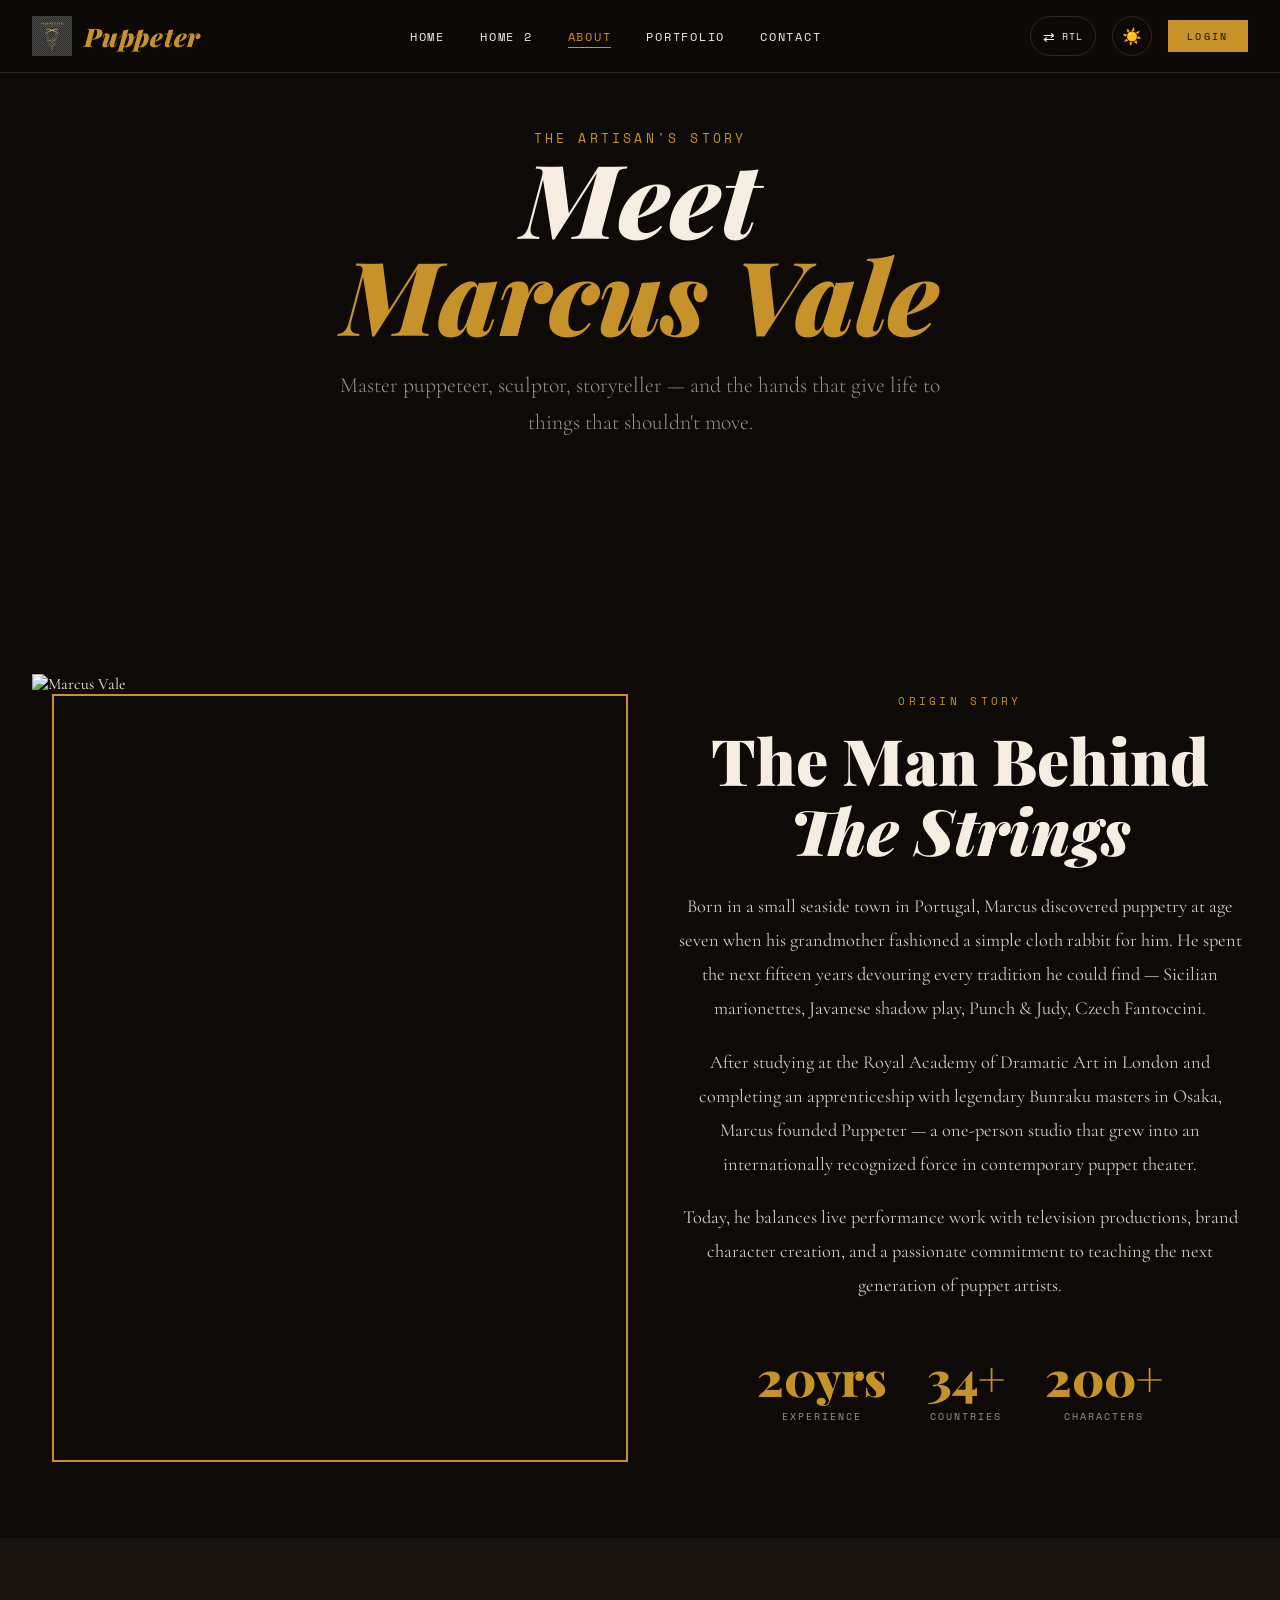
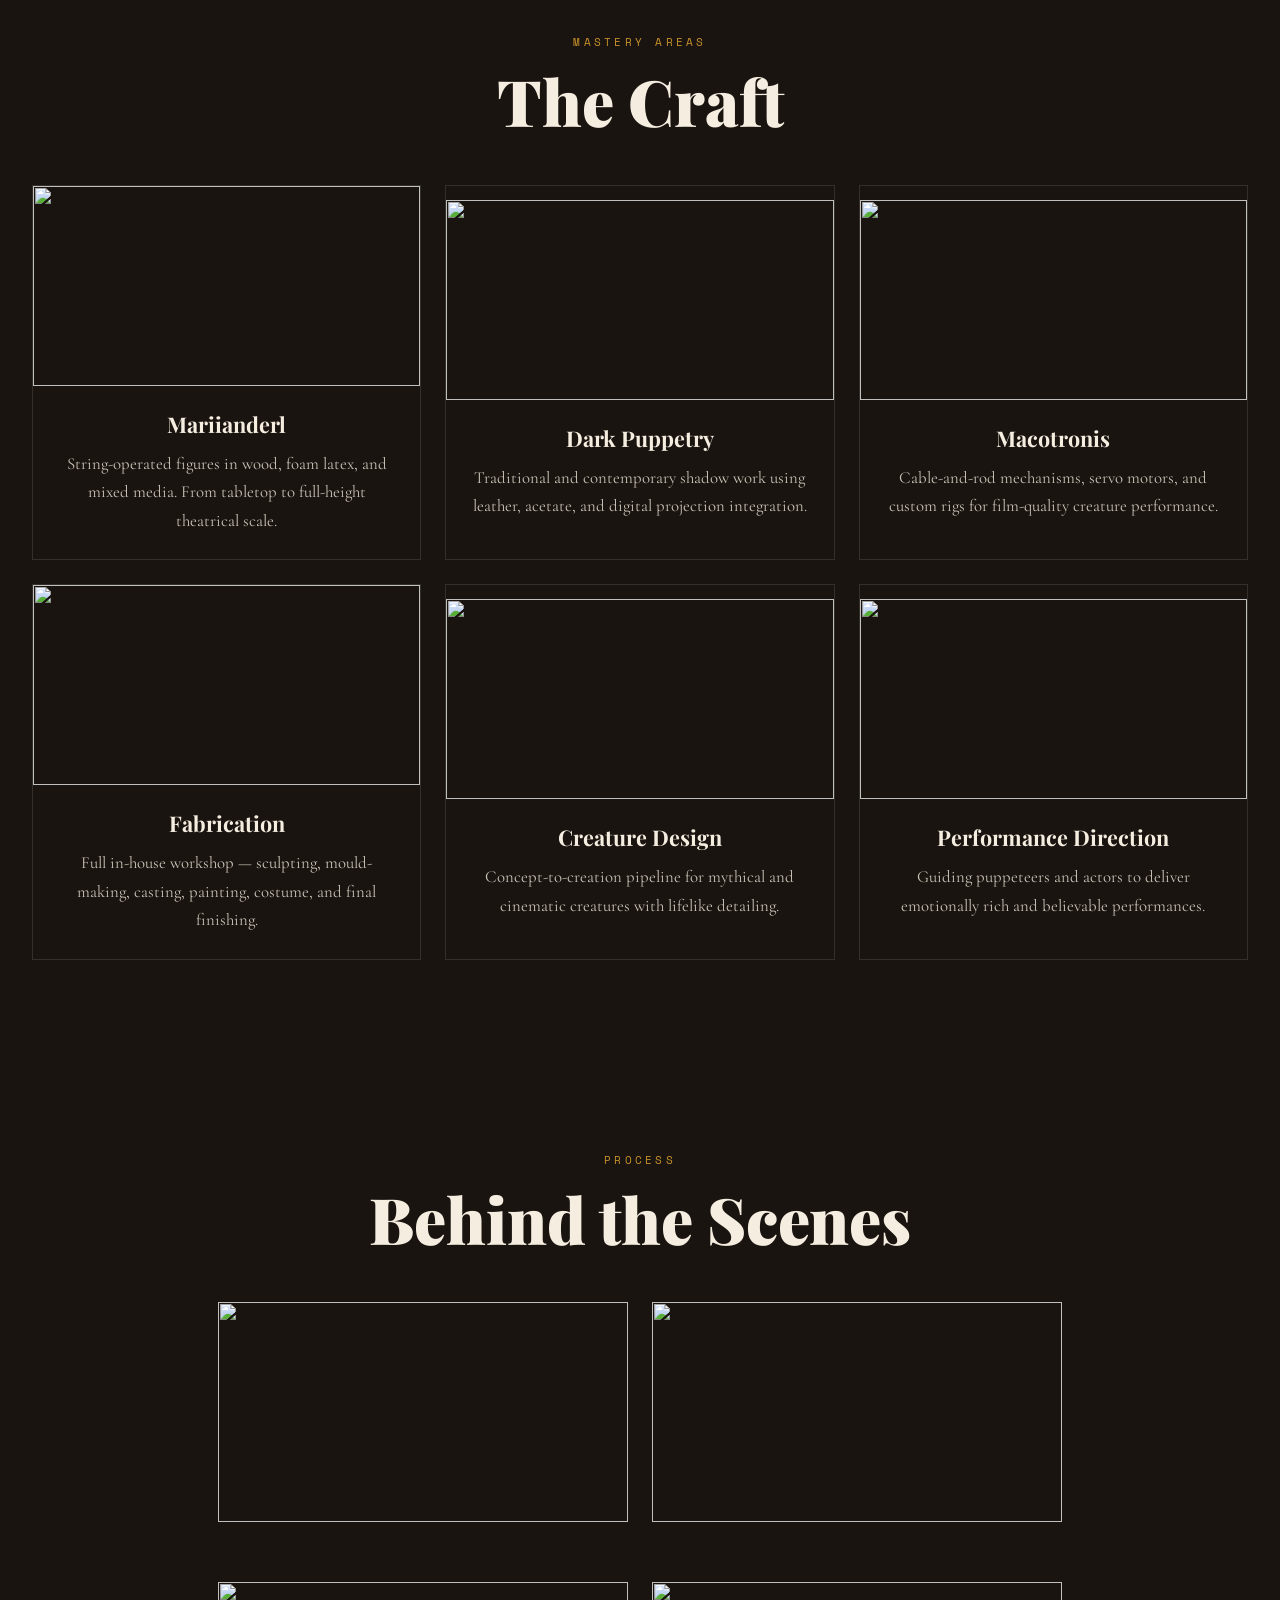
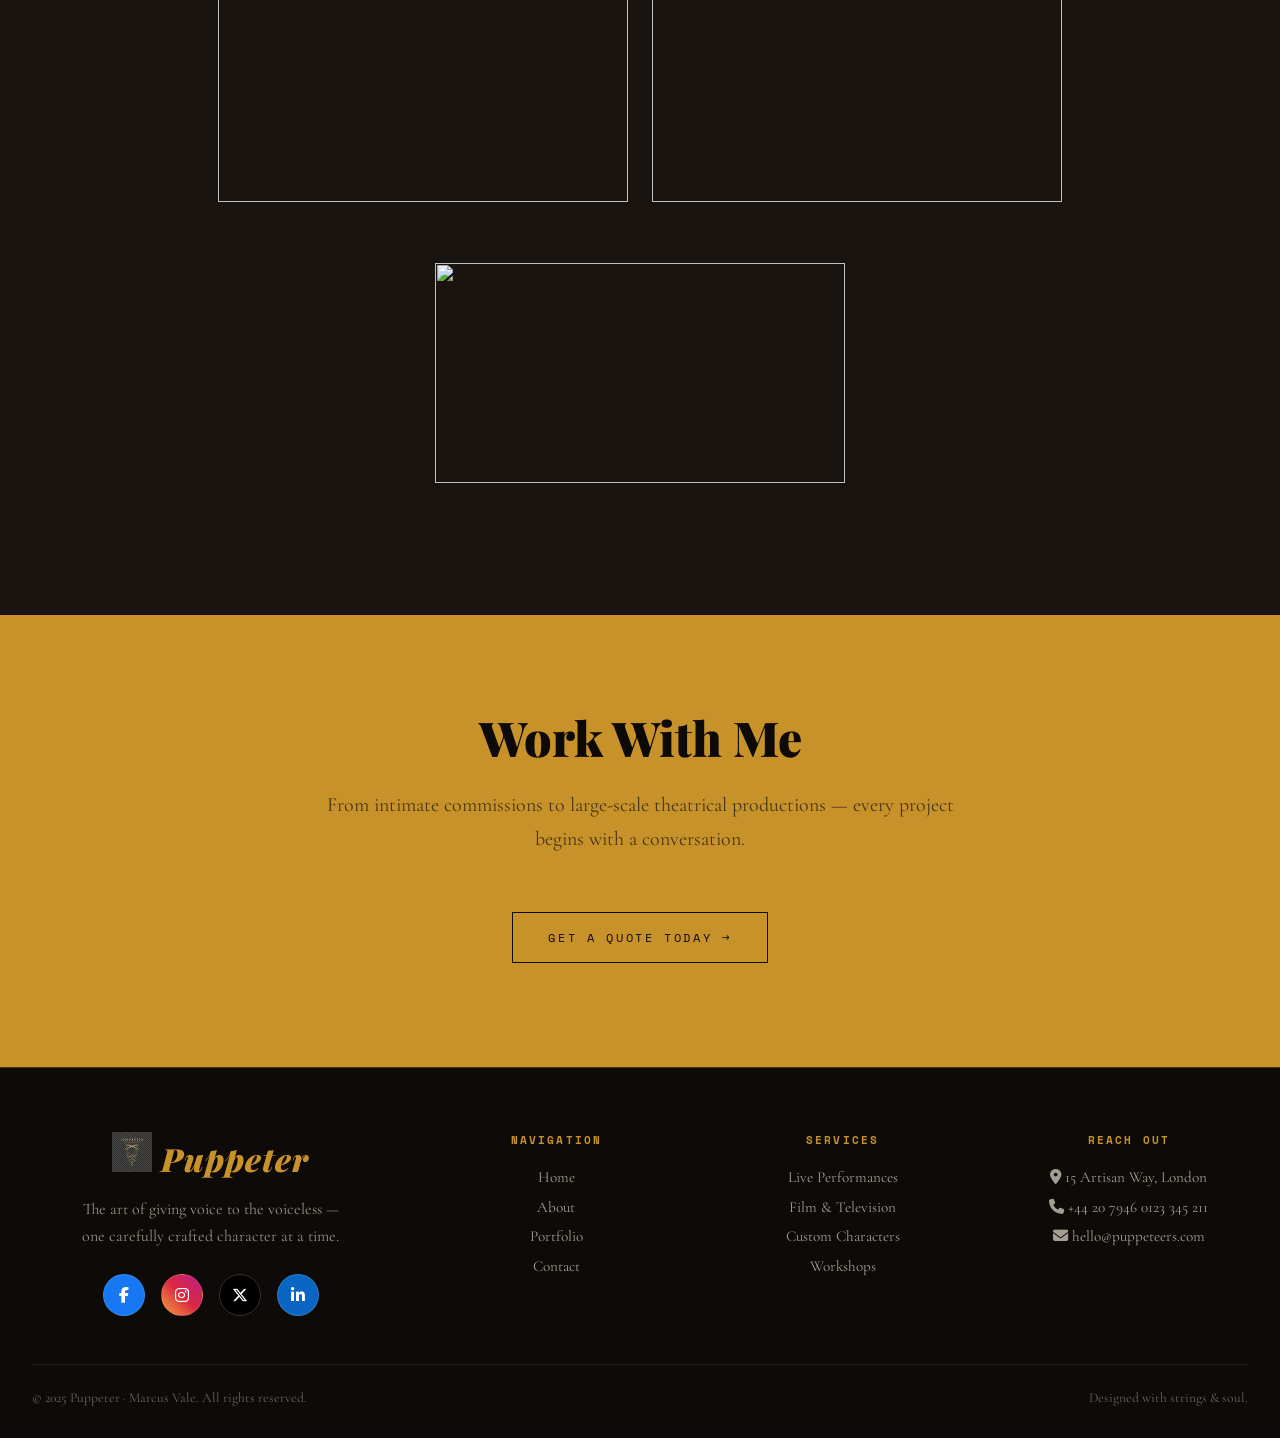
==== commit 96576462: "U" ====
--- a/about.html
+++ b/about.html
@@ -9,19 +9,20 @@
 </head>
 <body>
 
-<div class="cursor"></div>
-<div class="cursor-ring"></div>
 <div class="page-transition"></div>
 
 <nav>
   <div class="nav-inner">
-    <a href="index.html" class="nav-logo">Puppeter</a>
+    <a href="index.html" class="nav-logo">
+      <img src="logo.png" alt="Logo"/>
+      Puppeter
+    </a>
     <ul class="nav-links">
       <li><a href="index.html">Home</a></li>
+      <li><a href="home2.html">Home 2</a></li>
       <li><a href="about.html" class="active">About</a></li>
       <li><a href="portfolio.html">Portfolio</a></li>
       <li><a href="contact.html">Contact</a></li>
-      <li><a href="login.html" class="btn btn-primary" style="padding:0.5rem 1.2rem;font-size:0.65rem">Login</a></li>
     </ul>
     <div class="nav-right">
       <button class="rtl-toggle" aria-label="Toggle RTL/LTR direction">
@@ -29,20 +30,28 @@
         <span class="rtl-label">RTL</span>
       </button>
       <button class="theme-toggle">☀️</button>
+      <a href="login.html" class="btn btn-primary" style="padding:0.5rem 1.2rem;font-size:0.65rem"><span>Login</span></a>
       <button class="hamburger"><span></span><span></span><span></span></button>
     </div>
   </div>
 </nav>
 <div class="mobile-menu">
-  <a href="index.html">Home</a>
-  <a href="about.html">About</a>
-  <a href="portfolio.html">Portfolio</a>
-  <a href="contact.html">Contact</a>
-  <a href="login.html">Login</a>
+  <div class="mobile-menu-links">
+    <a href="index.html">Home</a>
+    <a href="home2.html">Home 2</a>
+    <a href="about.html">About</a>
+    <a href="portfolio.html">Portfolio</a>
+    <a href="contact.html">Contact</a>
+  </div>
+  <div class="mobile-menu-controls">
+    <button class="theme-toggle">☀️ Theme</button>
+    <button class="rtl-toggle">⇄ RTL</button>
+    <a href="login.html" class="btn btn-primary">Login</a>
+  </div>
 </div>
 
 <!-- HERO -->
-<section class="hero hero-about" style="min-height:60vh">
+<section class="hero hero-about" style="--hero-image: url('https://miro.medium.com/1*jEgk5WQG4w_3pdxnZrW4Yw.jpeg'); min-height:60vh">
   <div class="hero-overlay"></div>
   <div class="hero-content">
     <span class="subtitle">The Artisan's Story</span>
@@ -66,15 +75,15 @@
         <p class="reveal">Today, he balances live performance work with television productions, brand character creation, and a passionate commitment to teaching the next generation of puppet artists.</p>
         <div class="stat-row reveal">
           <div class="stat">
-            <div class="stat-num" data-target="20" data-suffix="yrs">0yrs</div>
+            <div class="stat-num" data-target="20" data-suffix="yrs">20yrs</div>
             <div class="stat-label">Experience</div>
           </div>
           <div class="stat">
-            <div class="stat-num" data-target="34" data-suffix="+">0+</div>
+            <div class="stat-num" data-target="34" data-suffix="+">34+</div>
             <div class="stat-label">Countries</div>
           </div>
           <div class="stat">
-            <div class="stat-num" data-target="200" data-suffix="+">0+</div>
+            <div class="stat-num" data-target="200" data-suffix="+">200+</div>
             <div class="stat-label">Characters</div>
           </div>
         </div>
@@ -88,113 +97,116 @@
   <div class="section-inner">
     <span class="section-label reveal">Mastery Areas</span>
     <h2 class="section-title reveal" style="text-align:center">The Craft</h2>
+
     <div class="cards-grid">
-      <div class="card reveal">
-        <div class="card-icon">🪆</div>
-        <h3>Marionettes</h3>
-        <p>String-operated figures in wood, foam latex, and mixed media. From tabletop to full-height theatrical scale.</p>
-      </div>
-      <div class="card reveal">
-        <div class="card-icon">🌑</div>
-        <h3>Shadow Puppetry</h3>
-        <p>Traditional and contemporary shadow work using leather, acetate, and digital projection integration.</p>
-      </div>
-      <div class="card reveal">
-        <div class="card-icon">🤖</div>
-        <h3>Animatronics</h3>
-        <p>Cable-and-rod mechanisms, servo motors, and custom rigs for film-quality creature performance.</p>
-      </div>
-      <div class="card reveal">
-        <div class="card-icon">🎨</div>
-        <h3>Fabrication</h3>
-        <p>Full in-house workshop — sculpting, mould-making, casting, painting, costume, and final finishing.</p>
-      </div>
+
+      <div class="card reveal" style="padding:0; overflow:hidden;">
+        <img src="https://ids.si.edu/ids/deliveryService?id=NMAH-85-15701&max=600" style="width:100%; height:200px; object-fit:cover;">
+        <div style="padding:1.5rem;">
+          <h3>Mariianderl</h3>
+          <p>String-operated figures in wood, foam latex, and mixed media. From tabletop to full-height theatrical scale.</p>
+        </div>
+      </div>
+
+      <div class="card reveal" style="padding:0; overflow:hidden;">
+        <img src="https://i.ytimg.com/vi/wK3U5DDQm-4/maxresdefault.jpg" style="width:100%; height:200px; object-fit:cover;">
+        <div style="padding:1.5rem;">
+          <h3>Dark Puppetry</h3>
+          <p>Traditional and contemporary shadow work using leather, acetate, and digital projection integration.</p>
+        </div>
+      </div>
+
+      <div class="card reveal" style="padding:0; overflow:hidden;">
+        <img src="https://www.stagewhispers.com.au/sites/default/files/imagecache/preview/news/_G4Y3095.JPG" style="width:100%; height:200px; object-fit:cover;">
+        <div style="padding:1.5rem;">
+          <h3>Macotronis</h3>
+          <p>Cable-and-rod mechanisms, servo motors, and custom rigs for film-quality creature performance.</p>
+        </div>
+      </div>
+
+      <div class="card reveal" style="padding:0; overflow:hidden;">
+        <img src="https://www.roppets.com/wp-content/uploads/2016/12/puppet-fabrication.jpg" style="width:100%; height:200px; object-fit:cover;">
+        <div style="padding:1.5rem;">
+          <h3>Fabrication</h3>
+          <p>Full in-house workshop — sculpting, mould-making, casting, painting, costume, and final finishing.</p>
+        </div>
+      </div>
+
+      <!-- NEW CARD 5 -->
+      <div class="card reveal" style="padding:0; overflow:hidden;">
+        <img src="https://www.wetaworkshop.com/web/image/125318-f28fe542/Creatures_WatweDoManudacture_004.jpg" style="width:100%; height:200px; object-fit:cover;">
+        <div style="padding:1.5rem;">
+          <h3>Creature Design</h3>
+          <p>Concept-to-creation pipeline for mythical and cinematic creatures with lifelike detailing.</p>
+        </div>
+      </div>
+
+      <!-- NEW CARD 6 -->
+      <div class="card reveal" style="padding:0; overflow:hidden;">
+        <img src="https://wepa.unima.org/wp-content/uploads/2017/09/tangshan_06-3.jpg" style="width:100%; height:200px; object-fit:cover;">
+        <div style="padding:1.5rem;">
+          <h3>Performance Direction</h3>
+          <p>Guiding puppeteers and actors to deliver emotionally rich and believable performances.</p>
+        </div>
+      </div>
+
     </div>
   </div>
 </section>
 
 <!-- TIMELINE -->
-<section>
-  <div class="section-inner">
-    <span class="section-label reveal">Journey</span>
-    <h2 class="section-title reveal" style="text-align:center">Milestones</h2>
-    <div class="timeline">
-      <div class="timeline-item reveal">
-        <div class="tl-content">
-          <div class="tl-year">2004</div>
-          <h3>First Professional Show</h3>
-          <p>Debut performance at Lisbon's Teatro São Luiz — a 45-minute solo puppet show that sold out its entire run.</p>
-        </div>
-        <div class="tl-dot"></div>
-        <div style="flex:1"></div>
-      </div>
-      <div class="timeline-item reveal">
-        <div style="flex:1"></div>
-        <div class="tl-dot"></div>
-        <div class="tl-content">
-          <div class="tl-year">2009</div>
-          <h3>Osaka Apprenticeship</h3>
-          <p>Two-year immersion with Bunraku masters at the National Bunraku Theatre, fundamentally reshaping Marcus's approach to character and movement.</p>
-        </div>
-      </div>
-      <div class="timeline-item reveal">
-        <div class="tl-content">
-          <div class="tl-year">2013</div>
-          <h3>BBC Commission</h3>
-          <p>Lead puppet designer and performer for the acclaimed children's series 'Dreamweavers', reaching 4 million weekly viewers.</p>
-        </div>
-        <div class="tl-dot"></div>
-        <div style="flex:1"></div>
-      </div>
-      <div class="timeline-item reveal">
-        <div style="flex:1"></div>
-        <div class="tl-dot"></div>
-        <div class="tl-content">
-          <div class="tl-year">2018</div>
-          <h3>Edinburgh Grand Prix</h3>
-          <p>Awarded the Edinburgh Festival's Grand Prix for Best Theatrical Production for 'Shadow & Light — a one-person, twelve-character epic performance.</p>
-        </div>
-      </div>
-      <div class="timeline-item reveal">
-        <div class="tl-content">
-          <div class="tl-year">2024</div>
-          <h3>The Puppeter Studio</h3>
-          <p>Opening of a dedicated public-facing studio in East London — offering workshops, residencies, and a permanent exhibition of characters.</p>
-        </div>
-        <div class="tl-dot"></div>
-        <div style="flex:1"></div>
-      </div>
-    </div>
-  </div>
-</section>
+
 
 <!-- BTS BEHIND SCENES -->
 <section style="background:var(--card-bg)">
   <div class="section-inner">
     <span class="section-label reveal">Process</span>
     <h2 class="section-title reveal" style="text-align:center">Behind the Scenes</h2>
+
     <div class="showreel-grid reveal">
-      <div class="showreel-item" data-category="process">
-        <img src="https://images.unsplash.com/photo-1499540633125-484965b60031?w=600&q=80" alt="Workshop"/>
+
+      <div class="showreel-item" data-category="process">
+        <img src="https://i0.wp.com/www.critical-stages.org/24/wp-content/uploads/sites/25/2021/10/image2.jpg?resize=800%2C450&ssl=1" style="width:100%; height:220px; object-fit:cover;">
         <div class="showreel-overlay">
           <button class="play-btn" data-video="true">▶</button>
           <h4>The Sculpting Process</h4>
         </div>
       </div>
-      <div class="showreel-item" data-category="process">
-        <img src="https://images.unsplash.com/photo-1558618666-fcd25c85cd64?w=600&q=80" alt="Painting"/>
+
+      <div class="showreel-item" data-category="process">
+        <img src="https://assets.mica.edu/files/resources/puppets-30.jpg" style="width:100%; height:220px; object-fit:cover;">
         <div class="showreel-overlay">
           <button class="play-btn" data-video="true">▶</button>
           <h4>Painting & Finishing</h4>
         </div>
       </div>
-      <div class="showreel-item" data-category="process">
-        <img src="https://images.unsplash.com/photo-1536440136628-849c177e76a1?w=600&q=80" alt="Rehearsal"/>
+
+      <div class="showreel-item" data-category="process">
+        <img src="https://altoona.psu.edu/sites/altoona/files/styles/feature_article_primary/public/thelastree.jpg?itok=MH1qUpCl" style="width:100%; height:220px; object-fit:cover;">
         <div class="showreel-overlay">
           <button class="play-btn" data-video="true">▶</button>
           <h4>Character Rehearsal</h4>
         </div>
       </div>
+
+      <!-- NEW ITEM 4 -->
+      <div class="showreel-item" data-category="process">
+        <img src="https://i.ytimg.com/vi/o94_PYR5uqQ/maxresdefault.jpg" style="width:100%; height:220px; object-fit:cover;">
+        <div class="showreel-overlay">
+          <button class="play-btn" data-video="true">▶</button>
+          <h4>Rigging & Mechanics</h4>
+        </div>
+      </div>
+
+      <!-- NEW ITEM 5 -->
+      <div class="showreel-item" data-category="process">
+        <img src="https://thumbor.factoryinternational.org/eInQNGON2HGfflgErBfEEcvx1ro=/1100x619/filters:format(webp):quality(60)/https://publicydn4hdgozyjrg.blob.core.windows.net/public/dd/images/You_Tube_Thumbnail_Ep_1_No_thumb.85ae741.jpg" style="width:100%; height:220px; object-fit:cover;">
+        <div class="showreel-overlay">
+          <button class="play-btn" data-video="true">▶</button>
+          <h4>Final Performance</h4>
+        </div>
+      </div>
+
     </div>
   </div>
 </section>
@@ -202,9 +214,9 @@
 <!-- CTA -->
 <section class="cta-banner">
   <div class="section-inner">
-    <h2>Work With Me</h2>
-    <p>From intimate commissions to large-scale theatrical productions — every project begins with a conversation.</p>
-    <a href="contact.html" class="btn btn-outline">Get in Touch →</a>
+    <h2 class="reveal"><span>Work With Me</span></h2>
+    <p class="reveal">From intimate commissions to large-scale theatrical productions — every project begins with a conversation.</p>
+    <a href="contact.html" class="btn btn-outline reveal"><span>GET A QUOTE TODAY →</span></a>
   </div>
 </section>
 
@@ -212,7 +224,10 @@
   <div class="footer-inner">
     <div class="footer-grid">
       <div class="footer-brand">
-        <a href="index.html" class="nav-logo">Puppeter</a>
+        <a href="index.html" class="nav-logo">
+      <img src="logo.png" alt="Logo"/>
+      Puppeter
+    </a>
         <p>The art of giving voice to the voiceless — one carefully crafted character at a time.</p>
         <div class="social-icons">
           <a href="#" class="social-icon si-fb"><i class="fab fa-facebook-f"></i></a>
@@ -239,6 +254,14 @@
           <li><a href="#">Workshops</a></li>
         </ul>
       </div>
+      <div class="footer-col">
+        <h4>Reach Out</h4>
+        <ul>
+          <li><a href="#"><i class="fas fa-map-marker-alt"></i> 15 Artisan Way, London</a></li>
+          <li><a href="tel:+442079460123"><i class="fas fa-phone"></i> +44 20 7946 0123 345 211</a></li>
+          <li><a href="mailto:hello@puppeteers.com"><i class="fas fa-envelope"></i> hello@puppeteers.com</a></li>
+        </ul>
+      </div>
     </div>
     <div class="footer-bottom">
       <p>© 2025 Puppeter · Marcus Vale. All rights reserved.</p>
--- a/style.css
+++ b/style.css
@@ -37,29 +37,9 @@
   color: var(--text);
   transition: background var(--transition), color var(--transition);
   overflow-x: hidden;
-  cursor: none;
-}
-
-/* ── CUSTOM CURSOR ── */
-.cursor {
-  width: 12px; height: 12px;
-  background: var(--accent);
-  border-radius: 50%;
-  position: fixed; top: 0; left: 0;
-  pointer-events: none; z-index: 9999;
-  transform: translate(-50%, -50%);
-  transition: transform 0.1s, width 0.3s, height 0.3s, background 0.3s;
-}
-.cursor-ring {
-  width: 36px; height: 36px;
-  border: 1.5px solid var(--accent);
-  border-radius: 50%;
-  position: fixed; top: 0; left: 0;
-  pointer-events: none; z-index: 9998;
-  transform: translate(-50%, -50%);
-  transition: transform 0.15s, width 0.3s, height 0.3s;
-}
-body:hover .cursor { opacity: 1; }
+}
+
+/* ── NAVBAR ── */
 
 /* ── NAVBAR ── */
 nav {
@@ -81,7 +61,10 @@
   font-size: 1.6rem; font-weight: 900; font-style: italic;
   color: var(--accent);
   text-decoration: none; letter-spacing: 0.03em;
-}
+  display: flex; align-items: center; gap: 0.75rem;
+}
+.nav-logo img { height: 40px; width: auto; transition: transform var(--transition); }
+.nav-logo:hover img { transform: scale(1.1) rotate(-5deg); }
 .nav-links {
   display: flex; gap: 2.2rem; list-style: none;
   align-items: center;
@@ -150,22 +133,32 @@
 .hamburger {
   display: none; flex-direction: column;
   gap: 5px; background: none; border: none;
-  cursor: pointer; padding: 4px;
+  cursor: pointer; padding: 14px;
+  position: relative; z-index: 2005;
+  pointer-events: auto !important;
 }
 .hamburger span {
   display: block; width: 24px; height: 2px;
   background: var(--text); transition: all var(--transition);
-}
+  pointer-events: none;
+}
+.hamburger.active span:nth-child(1) { transform: rotate(45deg) translate(5px, 5px); }
+.hamburger.active span:nth-child(2) { opacity: 0; }
+.hamburger.active span:nth-child(3) { transform: rotate(-45deg) translate(6px, -6px); }
 
 /* ── MOBILE MENU ── */
 .mobile-menu {
-  display: none; position: fixed;
+  position: fixed;
   top: 72px; left: 0; right: 0; bottom: 0;
-  background: var(--bg); z-index: 999;
-  flex-direction: column; align-items: center; justify-content: center;
-  gap: 2.5rem;
-}
-.mobile-menu.open { display: flex; }
+  background: var(--bg); z-index: 9999;
+  display: flex !important; flex-direction: column; align-items: center; justify-content: center;
+  gap: 1.5rem;
+  opacity: 0 !important; visibility: hidden !important;
+  transform: translateY(-10px);
+  transition: all 0.4s cubic-bezier(0.16, 1, 0.3, 1);
+  pointer-events: none;
+}
+.mobile-menu.open { opacity: 1 !important; visibility: visible !important; transform: translateY(0); pointer-events: auto; }
 .mobile-menu a {
   font-family: 'Playfair Display', serif;
   font-size: 2.2rem; font-weight: 700;
@@ -174,10 +167,15 @@
 }
 .mobile-menu a:hover { color: var(--accent); }
 
+.mobile-menu-controls { display: flex; flex-direction: column; gap: 1rem; width: 100%; align-items: center; margin-top: 2rem; }
+.mobile-menu .btn { width: 220px; }
+.mobile-menu .theme-toggle, .mobile-menu .rtl-toggle { width: auto; padding: 0.5rem 1.5rem; border-radius: 20px; background: var(--card-bg); border-color: var(--border); }
+.mobile-menu-links { display: flex; flex-direction: column; align-items: center; gap: 1rem; }
+
 /* ── HERO BASE ── */
 .hero {
   min-height: 100vh;
-  background-image: var(--hero-img, none);
+  background-image: var(--hero-image);
   background-size: cover;
   background-position: center;
   background-attachment: fixed;
@@ -187,12 +185,14 @@
 }
 .hero-overlay {
   position: absolute; inset: 0;
-  background: linear-gradient(135deg, rgba(13,10,7,0.75) 0%, rgba(13,10,7,0.4) 60%, rgba(200,146,42,0.2) 100%);
+  background: linear-gradient(135deg, rgba(13,10,7,0.75) 0%, rgba(13,10,7,0.4) 60%, rgba(13,10,7,0.1) 100%);
+  z-index: 1;
 }
 .hero-content {
   position: relative; z-index: 2;
   text-align: center; max-width: 900px;
 }
+.hero-content .btn { min-width: 200px; }
 
 /* ── TYPOGRAPHY ── */
 .display-title {
@@ -220,25 +220,26 @@
 
 /* ── BUTTONS ── */
 .btn {
-  display: inline-flex; align-items: center; gap: 0.6rem;
+  display: inline-flex; align-items: center; justify-content: center; gap: 0.6rem;
   font-family: 'Space Mono', monospace;
-  font-size: 0.72rem; letter-spacing: 0.2em; text-transform: uppercase;
-  padding: 1rem 2.2rem;
+  font-size: 0.72rem; letter-spacing: 0.23em; text-transform: uppercase;
+  padding: 1rem 2.2rem; margin: 0.5rem auto;
   text-decoration: none; cursor: pointer;
   border: none; transition: all var(--transition);
   position: relative; overflow: hidden;
-}
+  z-index: 1;
+}
+.btn * { position: relative; z-index: 2; pointer-events: none; }
 .btn::before {
   content: ''; position: absolute;
   inset: 0; transform: translateX(-101%);
   transition: transform var(--transition);
 }
 .btn:hover::before { transform: translateX(0); }
-.btn-primary {
-  background: var(--accent); color: var(--primary);
-}
+.btn-primary { background: var(--accent); color: var(--primary); }
 .btn-primary::before { background: #e0a832; }
-.btn-primary:hover { color: var(--primary); transform: translateY(-2px); box-shadow: 0 12px 40px var(--accent-80); }
+.btn-primary:hover { color: #000 !important; font-weight: 700; transform: translateY(-2px); box-shadow: 0 12px 40px var(--accent-80); }
+.btn-outline:hover { color: #000 !important; font-weight: 700; }
 
 .btn-outline {
   background: transparent;
@@ -252,26 +253,35 @@
 section { padding: 6rem 2rem; }
 .section-inner { max-width: 1280px; margin: 0 auto; }
 
+h1, h2, h3, h4, h5, h6 { text-align: center; }
+
 .section-label {
   font-family: 'Space Mono', monospace;
   font-size: 0.68rem; letter-spacing: 0.3em; text-transform: uppercase;
   color: var(--accent); margin-bottom: 1rem; display: block;
+  text-align: center;
 }
 .section-title {
   font-family: 'Playfair Display', serif;
   font-size: clamp(2rem, 5vw, 4rem);
   font-weight: 900; line-height: 1.1;
   margin-bottom: 1.5rem;
+  text-align: center;
 }
 
 /* ── CARDS GRID ── */
 .cards-grid {
-  display: grid;
-  grid-template-columns: repeat(auto-fit, minmax(260px, 1fr));
+  display: flex;
+  flex-wrap: wrap;
+  justify-content: center;
+  align-items: stretch;
   gap: 1.5rem;
   margin-top: 3rem;
 }
 .card {
+  flex: 1 1 320px;
+  max-width: 410px;
+  min-height: 100%;
   background: var(--card-bg);
   border: 1px solid var(--border);
   padding: 2.5rem 2rem;
@@ -281,6 +291,7 @@
   transition: transform var(--transition), box-shadow var(--transition), border-color var(--transition);
   position: relative; overflow: hidden;
 }
+[data-theme="light"] .feature-num { opacity: 0.7; color: #8a641b; }
 .card::before {
   content: ''; position: absolute;
   bottom: 0; left: 0; right: 0; height: 3px;
@@ -323,9 +334,15 @@
   top: 20px; left: 20px; right: -20px; bottom: -20px;
   border: 2px solid var(--accent); z-index: -1;
 }
+.about-text {
+  text-align: center;
+  display: flex;
+  flex-direction: column;
+  align-items: center;
+}
 .about-text .section-title { margin-bottom: 1.5rem; }
-.about-text p { font-size: 1.15rem; line-height: 1.85; margin-bottom: 1.2rem; opacity: 0.85; }
-.stat-row { display: flex; gap: 2.5rem; margin-top: 2rem; }
+.about-text p { font-size: 1.15rem; line-height: 1.85; margin-bottom: 1.2rem; opacity: 0.85; max-width: 600px; margin-left: auto; margin-right: auto; }
+.stat-row { display: flex; gap: 2.5rem; margin-top: 2rem; justify-content: center; width: 100%; }
 .stat { text-align: center; }
 .stat-num {
   font-family: 'Playfair Display', serif;
@@ -378,12 +395,14 @@
 
 /* ── SHOWREEL SECTION ── */
 .showreel-grid {
-  display: grid;
-  grid-template-columns: repeat(auto-fit, minmax(280px, 1fr));
+  display: flex;
+  flex-wrap: wrap;
+  justify-content: center;
   gap: 1.5rem; margin-top: 3rem;
 }
 .showreel-item {
   position: relative; overflow: hidden;
+  width: min(100%, 410px);
   aspect-ratio: 16/10; cursor: pointer;
   background: var(--card-bg);
 }
@@ -416,6 +435,27 @@
   text-align: center;
 }
 
+/* ── CTA BANNER ── */
+.cta-banner {
+  background: var(--accent);
+  color: var(--primary);
+  text-align: center;
+  padding: 6rem 2rem;
+  position: relative;
+  overflow: hidden;
+}
+.cta-banner h2 { font-family: 'Playfair Display', serif; font-size: 3rem; font-weight: 900; margin-bottom: 1.5rem; line-height: 1.1; }
+.cta-banner p { font-size: 1.25rem; max-width: 650px; margin: 0 auto 3rem; opacity: 0.9; line-height: 1.7; }
+.cta-banner .btn-outline {
+  border-color: var(--primary);
+  color: var(--primary);
+}
+.cta-banner .btn-outline:hover {
+  background: var(--primary);
+  color: var(--accent) !important;
+  border-color: var(--primary);
+}
+
 /* ── FOOTER ── */
 footer {
   background: var(--primary);
@@ -426,26 +466,30 @@
   max-width: 1280px; margin: 0 auto;
 }
 .footer-grid {
-  display: grid; grid-template-columns: 2fr 1fr 1fr;
+  display: grid; grid-template-columns: 1.5fr 1fr 1fr 1fr;
   gap: 3rem; margin-bottom: 3rem;
 }
+@media (max-width: 1024px) { .footer-grid { grid-template-columns: repeat(2, 1fr); gap: 4rem; } }
+.footer-brand { display: flex; flex-direction: column; align-items: center; text-align: center; }
 .footer-brand .nav-logo { font-size: 2rem; display: inline-block; margin-bottom: 1rem; }
-.footer-brand p { font-size: 1rem; line-height: 1.7; color: rgba(245,237,224,0.6); max-width: 280px; }
+.footer-brand p { font-size: 1rem; line-height: 1.7; color: rgba(245,237,224,0.6); max-width: 280px; margin: 0 auto; }
+.footer-col { display: flex; flex-direction: column; align-items: center; text-align: center; }
 .footer-col h4 {
   font-family: 'Space Mono', monospace;
   font-size: 0.68rem; letter-spacing: 0.2em; text-transform: uppercase;
   color: var(--accent); margin-bottom: 1.2rem;
-}
-.footer-col ul { list-style: none; }
+  text-align: center;
+}
+.footer-col ul { list-style: none; text-align: center; }
 .footer-col ul li { margin-bottom: 0.6rem; }
 .footer-col ul a {
   color: rgba(245,237,224,0.65); text-decoration: none;
   font-size: 0.95rem; transition: color var(--transition);
-  display: inline-block;
+  display: inline-block; text-align: center;
 }
 .footer-col ul a:hover { color: var(--accent); transform: translateX(4px); }
 
-.social-icons { display: flex; gap: 1rem; margin-top: 1.5rem; }
+.social-icons { display: flex; gap: 1rem; margin-top: 1.5rem; justify-content: center; }
 .social-icon {
   width: 42px; height: 42px; border-radius: 50%;
   display: flex; align-items: center; justify-content: center;
@@ -467,6 +511,24 @@
 }
 .footer-bottom p { font-size: 0.85rem; color: rgba(245,237,224,0.4); }
 
+/* ── TESTIMONIALS ── */
+.testimonial-card {
+  flex: 1 1 320px;
+  max-width: 410px;
+  background: var(--card-bg);
+  border: 1px solid var(--border);
+  padding: 3rem 2rem;
+  display: flex; flex-direction: column;
+  align-items: center; text-align: center;
+  transition: all var(--transition);
+  position: relative;
+}
+.testimonial-header { margin-bottom: 1.5rem; position: relative; z-index: 2; }
+.testimonial-img { width: 80px; height: 80px; border-radius: 50%; object-fit: cover; border: 2px solid var(--accent); }
+.testimonial-card p { font-size: 1.1rem; font-style: italic; line-height: 1.6; margin-bottom: 1.5rem; position: relative; z-index: 1; }
+.testimonial-card .author { margin-top: auto; font-family: 'Space Mono', monospace; font-size: 0.75rem; letter-spacing: 0.1em; text-transform: uppercase; color: var(--accent); }
+[data-theme="light"] .testimonial-card .author { color: #8a641b; }
+
 /* ── CONTACT PAGE ── */
 .contact-grid {
   display: grid; grid-template-columns: 1fr 1.4fr;
@@ -478,13 +540,33 @@
   padding: 1.5rem 2rem;
   display: flex; align-items: center; gap: 1.2rem;
   transition: all var(--transition);
-}
-.contact-card:hover { border-color: var(--accent); transform: translateX(6px); }
+  height: 100%; min-height: 100px;
+}
+.contact-card:hover { border-color: var(--accent); transform: translateY(-4px); }
 .contact-card-icon { font-size: 1.8rem; color: var(--accent); flex-shrink: 0; }
-.contact-card h4 { font-family: 'Playfair Display', serif; font-size: 1rem; font-weight: 700; margin-bottom: 0.2rem; }
-.contact-card p { font-size: 0.9rem; opacity: 0.7; }
-
-.contact-form-wrap { }
+.contact-card h4 { font-family: 'Playfair Display', serif; font-size: 1.1rem; font-weight: 700; margin-bottom: 0.2rem; text-align: left; }
+.contact-card p { font-size: 0.95rem; opacity: 0.7; text-align: left; line-height: 1.5; }
+
+/* ── FAQ ACCORDION ── */
+.faq-accordion { max-width: 850px; margin: 3.5rem auto 0; text-align: left; }
+.faq-item { border-bottom: 1px solid var(--border); }
+.faq-question {
+  padding: 1.8rem 0; display: flex; justify-content: space-between; align-items: center;
+  font-family: 'Playfair Display', serif; font-size: 1.35rem; font-weight: 700;
+  cursor: pointer; transition: color var(--transition);
+}
+.faq-question:hover { color: var(--accent); }
+.faq-icon { font-family: 'Space Mono', monospace; font-size: 1.2rem; color: var(--accent); transition: transform 0.4s ease; }
+.faq-answer { 
+  max-height: 0; opacity: 0; overflow: hidden; 
+  transition: all 0.5s cubic-bezier(0.4, 0, 0.2, 1);
+  padding-bottom: 0;
+}
+.faq-item.active .faq-answer { max-height: 300px; opacity: 1; padding-bottom: 1.8rem; }
+.faq-item.active .faq-icon { transform: rotate(45deg); }
+.faq-answer p { font-size: 1.1rem; line-height: 1.7; opacity: 0.75; }
+
+.contact-form-wrap { text-align: center; }
 .form-group { margin-bottom: 1.5rem; }
 .form-group label {
   display: block; font-family: 'Space Mono', monospace;
@@ -533,11 +615,11 @@
 }
 .timeline-item {
   display: flex; gap: 3rem;
-  margin-bottom: 3rem; align-items: flex-start;
+  margin-bottom: 3rem; align-items: center;
 }
 .timeline-item:nth-child(even) { flex-direction: row-reverse; }
-.timeline-item:nth-child(even) .tl-content { text-align: right; }
-.tl-content { flex: 1; }
+.timeline-item:nth-child(even) .tl-content { text-align: center; }
+.tl-content { flex: 1; text-align: center; }
 .tl-year {
   font-family: 'Playfair Display', serif;
   font-size: 3rem; font-weight: 900; color: var(--accent);
@@ -578,11 +660,11 @@
 .anim-left { animation: fadeInLeft 0.8s ease forwards; }
 .anim-right { animation: fadeInRight 0.8s ease forwards; }
 
-.reveal { opacity: 0; transform: translateY(30px); transition: opacity 0.7s ease, transform 0.7s ease; }
+.reveal { opacity: 1; transform: translateY(0); transition: opacity 0.7s ease, transform 0.7s ease; }
 .reveal.visible { opacity: 1; transform: translateY(0); }
 
 .hero-content > * {
-  opacity: 0; animation: fadeInUp 0.9s ease forwards;
+  animation: fadeInUp 0.9s ease forwards;
 }
 .hero-content > *:nth-child(1) { animation-delay: 0.1s; }
 .hero-content > *:nth-child(2) { animation-delay: 0.3s; }
@@ -617,10 +699,13 @@
 
 /* ── FEATURES SECTION ── */
 .features-grid {
-  display: grid; grid-template-columns: repeat(3, 1fr);
-  gap: 0; margin-top: 3rem;
+  display: flex;
+  flex-wrap: wrap;
+  justify-content: center;
+  gap: 0px; margin-top: 3rem;
 }
 .feature-item {
+  width: min(100%, 400px);
   padding: 2.5rem 2rem; border: 1px solid var(--border);
   display: flex; flex-direction: column; align-items: center; text-align: center;
   transition: background var(--transition);
@@ -628,11 +713,11 @@
 .feature-item:hover { background: var(--accent-20); }
 .feature-num {
   font-family: 'Playfair Display', serif;
-  font-size: 4rem; font-weight: 900;
-  color: var(--accent-20); line-height: 1;
-  transition: color var(--transition);
-}
-.feature-item:hover .feature-num { color: var(--accent); }
+  font-size: 4.50rem; font-weight: 900;
+  color: var(--accent); opacity: 0.55; line-height: 1;
+  transition: color var(--transition), opacity var(--transition), transform var(--transition);
+}
+.feature-item:hover .feature-num { color: var(--accent); opacity: 1; transform: scale(1.1); }
 .feature-item h3 { font-family: 'Playfair Display', serif; font-size: 1.2rem; margin-bottom: 0.6rem; }
 .feature-item p { font-size: 0.95rem; opacity: 0.7; line-height: 1.6; }
 
@@ -649,11 +734,11 @@
 }
 
 @media (max-width: 768px) {
-  .hamburger { display: flex; }
-  .nav-links { display: none; }
-  .cards-grid { grid-template-columns: repeat(2, 1fr); }
-  .showreel-grid { grid-template-columns: repeat(2, 1fr); }
-  .features-grid { grid-template-columns: repeat(2, 1fr); }
+  .hamburger { display: flex !important; }
+  .nav-links, .nav-right .theme-toggle, .nav-right .rtl-toggle, .nav-right .btn-primary { display: none !important; }
+  .cards-grid { justify-content: center; }
+  .showreel-grid { justify-content: center; }
+  .features-grid { justify-content: center; }
   .footer-grid { grid-template-columns: 1fr; }
   .stat-row { justify-content: center; }
   .timeline-item { gap: 1.5rem; }
@@ -667,11 +752,7 @@
   .display-title { font-size: 2.8rem; }
 }
 
-/* ── PAGE HERO BACKGROUNDS ── */
-.hero-home { --hero-img: url('https://images.unsplash.com/photo-1598899134739-24c46f58b8c0?w=1600&q=80'); }
-.hero-about { --hero-img: url('https://images.unsplash.com/photo-1507003211169-0a1dd7228f2d?w=1600&q=80'); }
-.hero-portfolio { --hero-img: url('https://images.unsplash.com/photo-1578632767115-351597cf2477?w=1600&q=80'); }
-.hero-contact { --hero-img: url('https://images.unsplash.com/photo-1516307365426-bea591f05011?w=1600&q=80'); }
+/* ── PAGE TRANSITION ── */
 
 /* ── PAGE TRANSITION ── */
 .page-transition {
@@ -715,46 +796,46 @@
 .modal-video { width: min(800px, 90vw); aspect-ratio: 16/9; background: #000; }
 
 /* ── AUTH PAGES (Login / Register) ── */
+.auth-body {
+  overflow-y: scroll; 
+  -ms-overflow-style: none; /* IE/Edge */
+  scrollbar-width: none;    /* Firefox */
+}
+.auth-body::-webkit-scrollbar {
+  display: none; /* Chrome/Safari */
+}
+
 .auth-page {
-  min-height: 100vh; display: flex;
-  background: var(--bg);
-}
-.auth-visual {
-  flex: 1; position: relative;
-  background-image: url('https://images.unsplash.com/photo-1598899134739-24c46f58b8c0?w=1200&q=80');
+  min-height: 100vh; display: flex; align-items: center; justify-content: center;
+  background: var(--bg); padding: 4rem 2rem;
+  position: relative; overflow: hidden;
+}
+.auth-page::before {
+  content: ''; position: absolute; inset: 0;
+  background-image: url('https://images.unsplash.com/photo-1598899134739-24c46f58b8c0?w=1600&q=80');
   background-size: cover; background-position: center;
-  display: flex; flex-direction: column;
-  align-items: flex-start; justify-content: flex-end;
-  padding: 4rem;
-}
-.auth-visual::before {
-  content: ''; position: absolute; inset: 0;
-  background: linear-gradient(to top, rgba(13,10,7,0.92) 0%, rgba(13,10,7,0.4) 60%, transparent 100%);
-}
-.auth-visual-content { position: relative; z-index: 1; max-width: 420px; }
-.auth-visual-content .display-title { font-size: clamp(2rem, 4vw, 3.5rem); color: var(--secondary); }
-.auth-visual-content p { font-size: 1.05rem; color: rgba(245,237,224,0.7); line-height: 1.7; margin-top: 1rem; }
-.auth-visual-quote {
-  margin-top: 2rem; padding-left: 1.2rem;
-  border-left: 3px solid var(--accent);
-}
-.auth-visual-quote p { font-style: italic; font-size: 1rem; color: rgba(245,237,224,0.6); }
-.auth-visual-quote span { font-family: 'Space Mono', monospace; font-size: 0.65rem; letter-spacing: 0.15em; text-transform: uppercase; color: var(--accent); margin-top: 0.5rem; display: block; }
+  opacity: 0.05; filter: grayscale(1); z-index: 0;
+}
+.auth-visual { display: none; } /* Centered layout for all desktop */
 
 .auth-panel {
-  width: min(480px, 100%); padding: 3rem 3rem;
-  display: flex; flex-direction: column;
-  justify-content: center; background: var(--bg);
+  max-width: 500px; width: 100%; padding: 4rem 3.5rem;
+  background: var(--card-bg); border: 1px solid var(--border);
   position: relative; z-index: 1;
-  overflow-y: auto;
-}
-.auth-panel-inner { max-width: 380px; width: 100%; margin: 0 auto; }
+  box-shadow: 0 40px 100px rgba(0,0,0,0.5);
+  margin: auto; /* Force centering in flex containers as backup */
+}
+.auth-panel-inner { width: 100%; text-align: center; }
 
 .auth-logo {
+  display: inline-flex; align-items: center; justify-content: center; gap: 0.8rem;
+  text-decoration: none; margin-bottom: 2.5rem;
+}
+.auth-logo img { height: 38px; width: auto; }
+.auth-logo span {
   font-family: 'Playfair Display', serif;
   font-size: 1.8rem; font-weight: 900; font-style: italic;
-  color: var(--accent); text-decoration: none;
-  display: inline-block; margin-bottom: 2.5rem;
+  color: var(--accent);
 }
 .auth-heading {
   font-family: 'Playfair Display', serif;
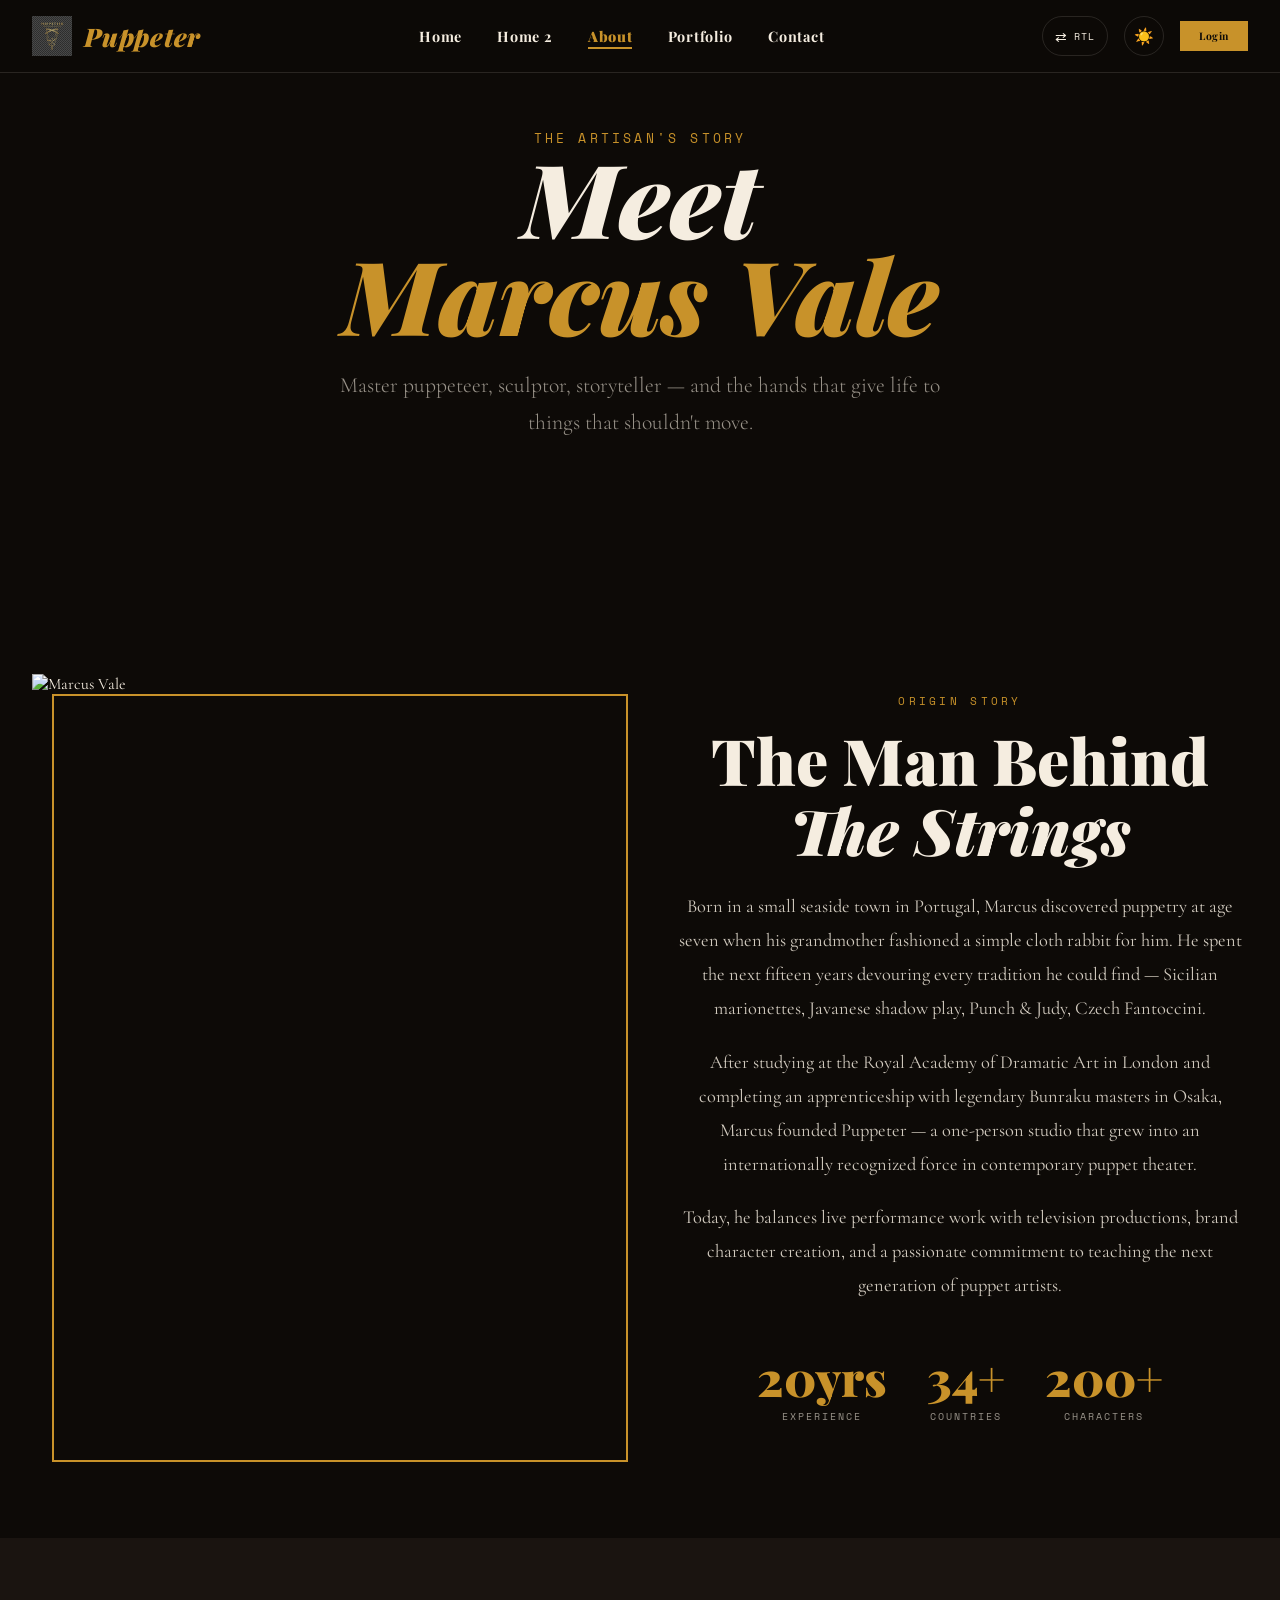
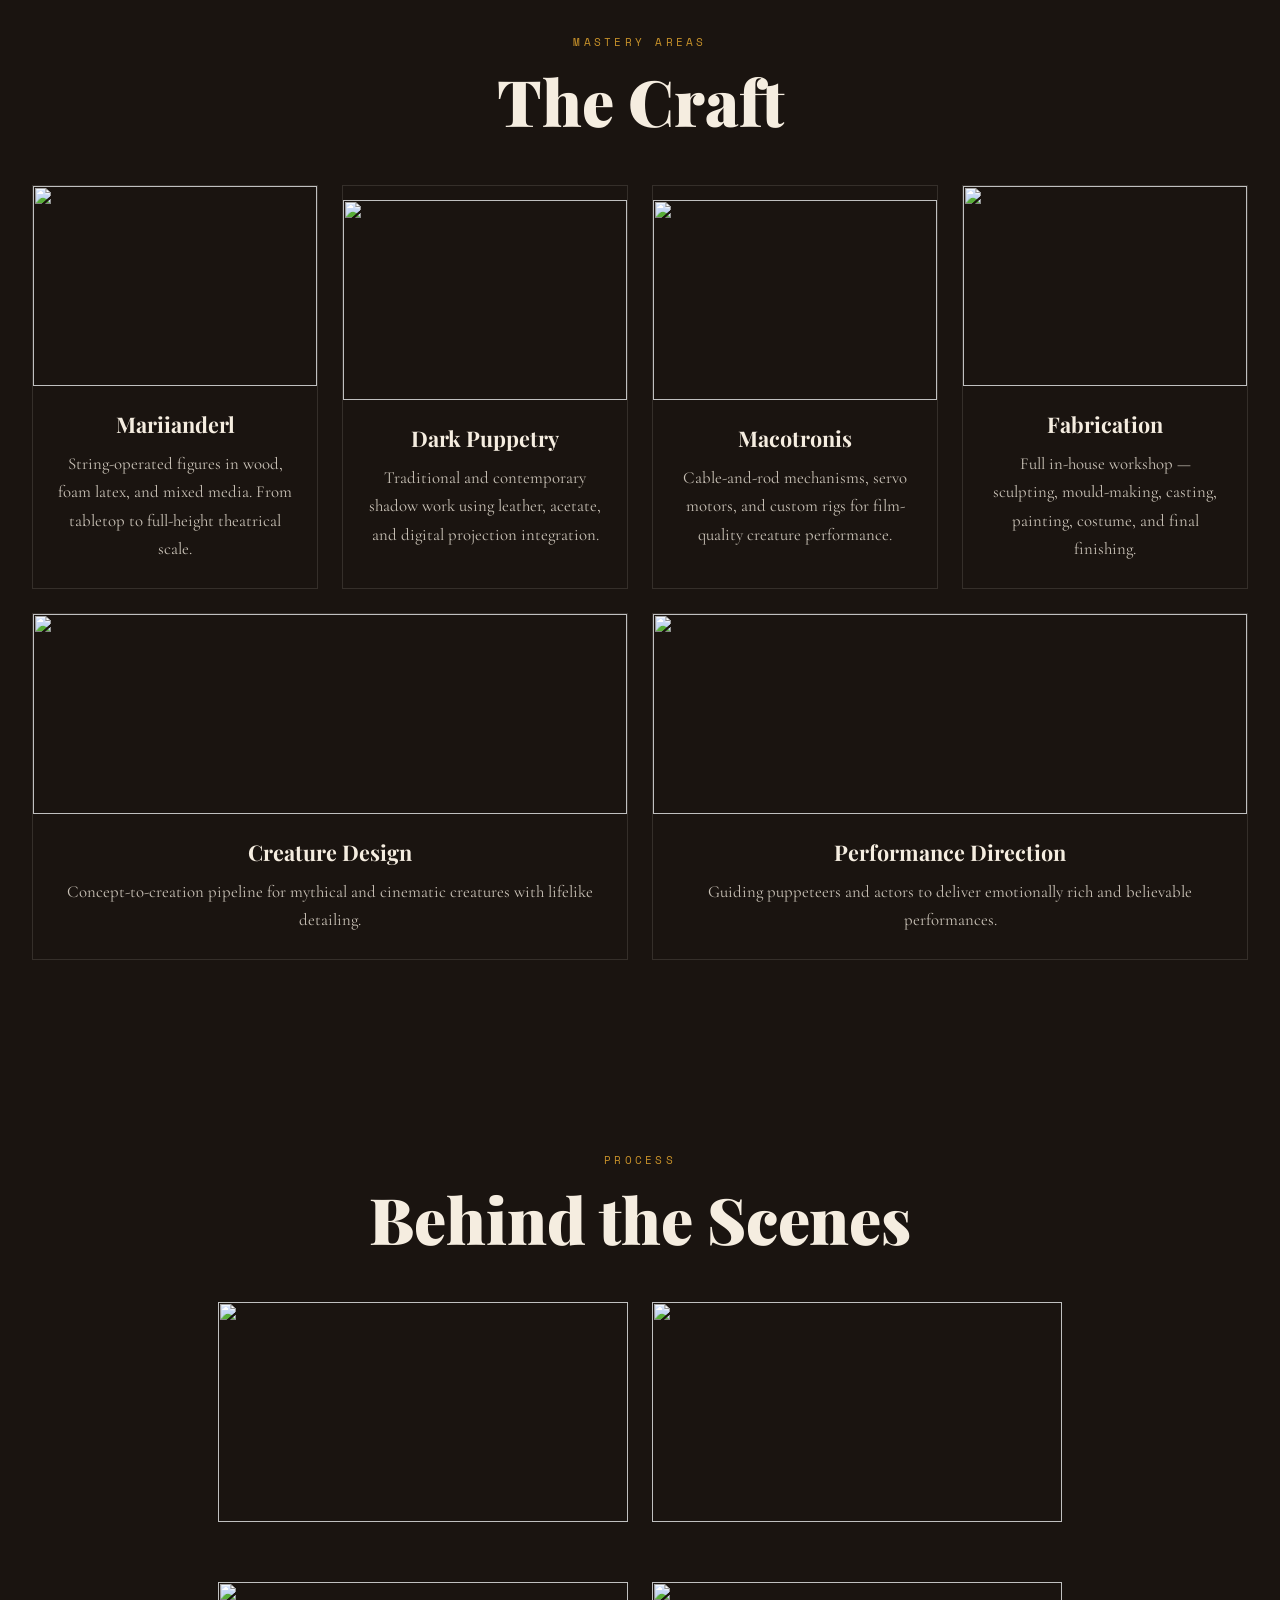
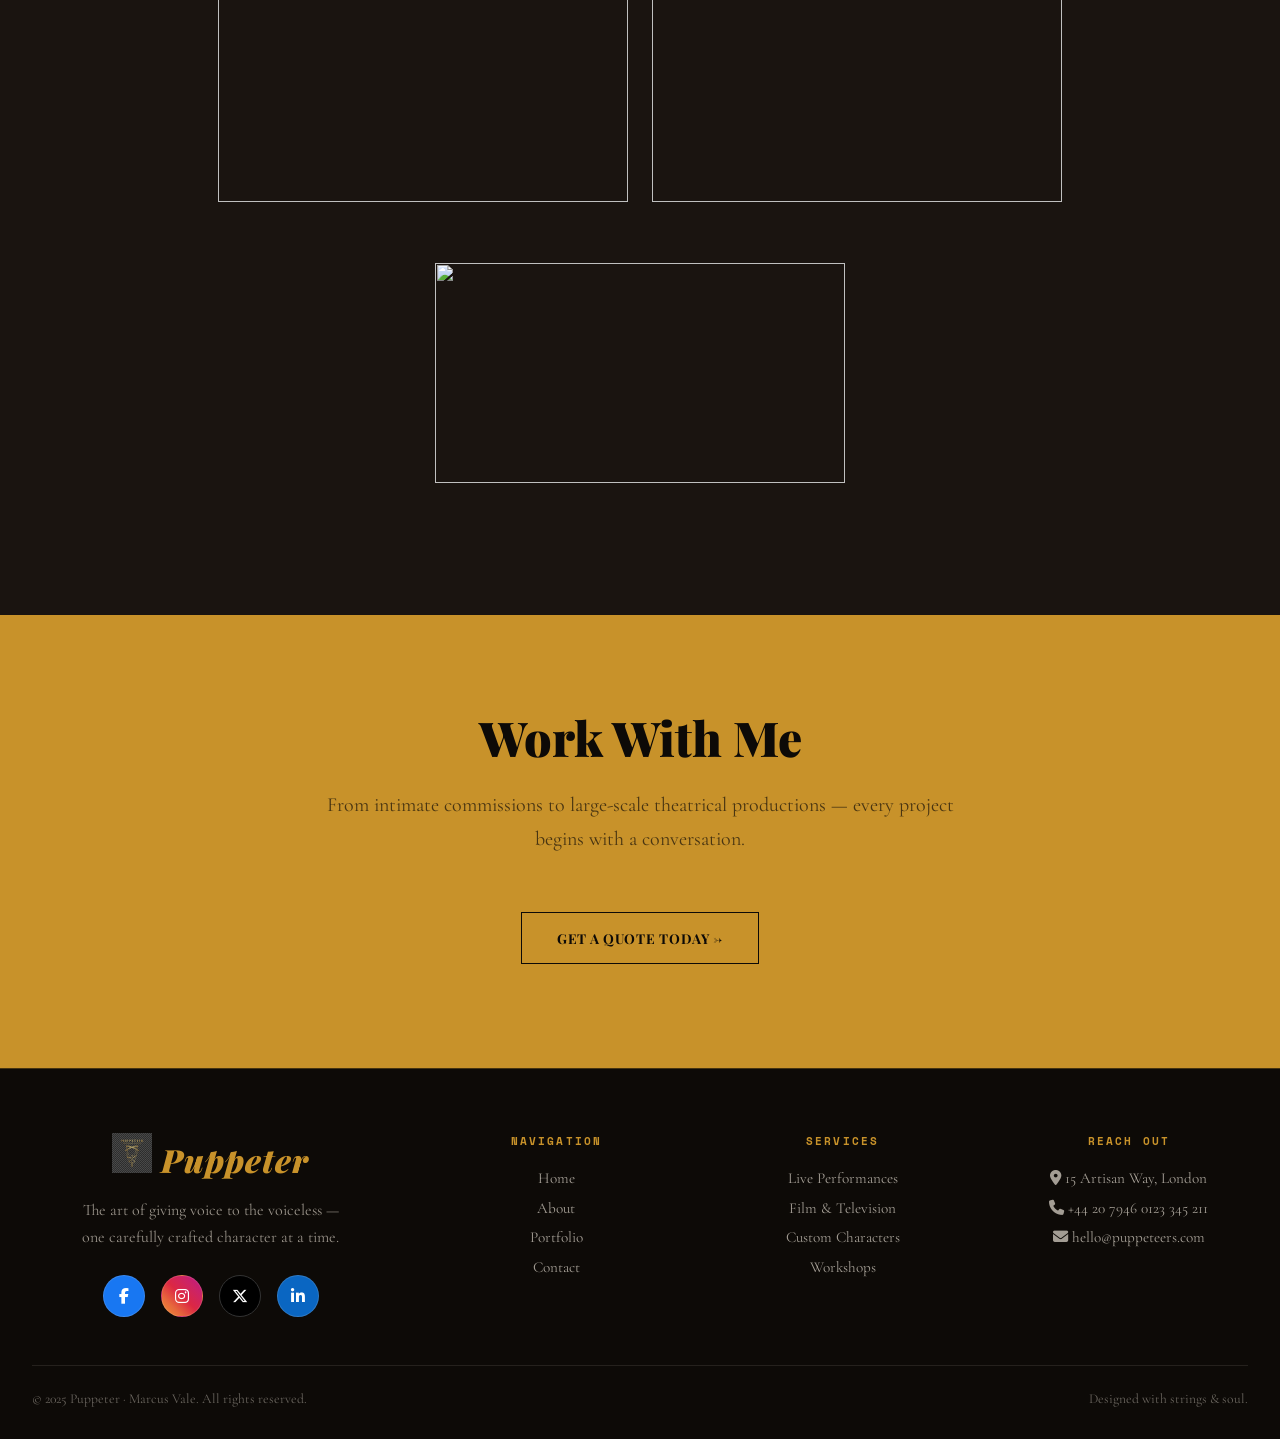
==== commit 18e8fc0e: "U" ====
--- a/about.html
+++ b/about.html
@@ -6,6 +6,7 @@
 <title>About · Puppeter</title>
 <link rel="stylesheet" href="style.css"/>
 <link rel="stylesheet" href="https://cdnjs.cloudflare.com/ajax/libs/font-awesome/6.5.0/css/all.min.css"/>
+<link rel="icon" type="image/png" href="logo.png"/>
 </head>
 <body>
 
@@ -46,7 +47,7 @@
   <div class="mobile-menu-controls">
     <button class="theme-toggle">☀️ Theme</button>
     <button class="rtl-toggle">⇄ RTL</button>
-    <a href="login.html" class="btn btn-primary">Login</a>
+    <a href="login.html" class="btn btn-primary"><span>Login</span></a>
   </div>
 </div>
 
@@ -272,7 +273,7 @@
 
 <div class="modal-backdrop">
   <button class="modal-close">✕</button>
-  <div class="modal-video" style="display:flex;align-items:center;justify-content:center;color:#fff;font-family:'Space Mono',monospace;font-size:0.8rem;letter-spacing:0.1em;text-transform:uppercase;">▶ Behind the Scenes</div>
+  <div class="modal-video" style="display:flex;align-items:center;justify-content:center;color:#fff;font-size:0.8rem;letter-spacing:0.1em;text-transform:uppercase;">▶ Behind the Scenes</div>
 </div>
 <button class="back-to-top">↑</button>
 <script src="main.js"></script>
--- a/style.css
+++ b/style.css
@@ -37,7 +37,9 @@
   color: var(--text);
   transition: background var(--transition), color var(--transition);
   overflow-x: hidden;
-}
+  text-align: left;
+}
+[dir="rtl"] body { text-align: right; }
 
 /* ── NAVBAR ── */
 
@@ -70,9 +72,10 @@
   align-items: center;
 }
 .nav-links a {
-  font-family: 'Space Mono', monospace;
-  font-size: 0.72rem; letter-spacing: 0.15em;
-  text-transform: uppercase;
+  font-family: 'Playfair Display', serif;
+  font-size: 0.9rem; font-weight: 700;
+  letter-spacing: 0.05em;
+  text-transform: none;
   color: var(--text); text-decoration: none;
   position: relative; padding-bottom: 3px;
   transition: color var(--transition);
@@ -83,8 +86,10 @@
   background: var(--accent);
   transition: width var(--transition);
 }
-.nav-links a:hover, .nav-links a.active { color: var(--accent); }
-.nav-links a:hover::after, .nav-links a.active::after { width: 100%; }
+.nav-links a.active { color: var(--accent) !important; font-weight: 900; }
+.nav-links a.active::after { width: 100% !important; height: 2px !important; background: var(--accent) !important; }
+.nav-links a:hover:not(.active) { color: var(--accent); }
+.nav-links a:hover:not(.active)::after { width: 100%; }
 
 .nav-right { display: flex; align-items: center; gap: 1rem; }
 
@@ -165,7 +170,16 @@
   color: var(--text); text-decoration: none;
   transition: color var(--transition);
 }
-.mobile-menu a:hover { color: var(--accent); }
+.mobile-menu a.active { 
+  color: var(--accent) !important; 
+  font-weight: 900 !important;
+  padding: 0.8rem 2.5rem !important;
+  border-left: 5px solid var(--accent) !important;
+  background: var(--accent-20) !important;
+  text-decoration: underline !important;
+  text-underline-offset: 10px;
+}
+.mobile-menu a:hover:not(.active) { color: var(--accent); opacity: 0.8; }
 
 .mobile-menu-controls { display: flex; flex-direction: column; gap: 1rem; width: 100%; align-items: center; margin-top: 2rem; }
 .mobile-menu .btn { width: 220px; }
@@ -221,8 +235,8 @@
 /* ── BUTTONS ── */
 .btn {
   display: inline-flex; align-items: center; justify-content: center; gap: 0.6rem;
-  font-family: 'Space Mono', monospace;
-  font-size: 0.72rem; letter-spacing: 0.23em; text-transform: uppercase;
+  font-family: 'Playfair Display', serif;
+  font-size: 0.85rem; font-weight: 700; letter-spacing: 0.05em; text-transform: none;
   padding: 1rem 2.2rem; margin: 0.5rem auto;
   text-decoration: none; cursor: pointer;
   border: none; transition: all var(--transition);
@@ -238,8 +252,12 @@
 .btn:hover::before { transform: translateX(0); }
 .btn-primary { background: var(--accent); color: var(--primary); }
 .btn-primary::before { background: #e0a832; }
-.btn-primary:hover { color: #000 !important; font-weight: 700; transform: translateY(-2px); box-shadow: 0 12px 40px var(--accent-80); }
-.btn-outline:hover { color: #000 !important; font-weight: 700; }
+.btn-primary:hover { 
+  color: var(--primary) !important; 
+  font-weight: 700; 
+  transform: translateY(-2px); 
+  box-shadow: 0 12px 40px var(--accent-80); 
+}
 
 .btn-outline {
   background: transparent;
@@ -247,11 +265,11 @@
   color: var(--secondary);
 }
 .btn-outline::before { background: var(--secondary); }
-.btn-outline:hover { color: var(--primary); }
+.btn-outline:hover { color: var(--primary) !important; }
 
 /* ── SECTIONS ── */
-section { padding: 6rem 2rem; }
-.section-inner { max-width: 1280px; margin: 0 auto; }
+section { padding: 6rem 2rem; overflow: hidden; }
+.section-inner { max-width: 1280px; margin: 0 auto; width: 100%; }
 
 h1, h2, h3, h4, h5, h6 { text-align: center; }
 
@@ -279,8 +297,8 @@
   margin-top: 3rem;
 }
 .card {
-  flex: 1 1 320px;
-  max-width: 410px;
+  flex: 1 1 280px;
+  max-width: 100%;
   min-height: 100%;
   background: var(--card-bg);
   border: 1px solid var(--border);
@@ -745,11 +763,15 @@
 }
 
 @media (max-width: 360px) {
-  .cards-grid { grid-template-columns: 1fr; }
+  section { padding: 4rem 1rem; }
+  .nav-inner { padding: 0 1rem; }
+  .cards-grid { grid-template-columns: 1fr; gap: 1rem; }
   .showreel-grid { grid-template-columns: 1fr; }
   .features-grid { grid-template-columns: 1fr; }
   .footer-bottom { flex-direction: column; text-align: center; }
   .display-title { font-size: 2.8rem; }
+  .card { flex-basis: 100%; min-width: 0; }
+  .about-image-wrapper::before { display: none; }
 }
 
 /* ── PAGE TRANSITION ── */
@@ -957,13 +979,33 @@
 [dir="rtl"] .auth-options { flex-direction: row-reverse; }
 [dir="rtl"] .auth-divider::before, [dir="rtl"] .auth-divider::after { transform: scaleX(-1); }
 [dir="rtl"] .toggle-pw { right: auto; left: 1rem; }
-[dir="rtl"] .auth-input-wrap input { padding-right: 1.1rem; padding-left: 3rem; }
+.auth-footer-note a:hover { text-decoration: underline; }
+
+.auth-panel-controls {
+  position: absolute; top: 1.5rem; right: 1.5rem;
+  display: flex; gap: 0.6rem; z-index: 10;
+}
+.auth-panel-controls .theme-toggle,
+.auth-panel-controls .rtl-toggle {
+  background: var(--card-bg); border: 1px solid var(--border);
+  color: var(--text); padding: 0.45rem 0.75rem;
+  border-radius: 4px; cursor: pointer;
+  font-family: 'Space Mono', monospace; font-size: 0.62rem;
+  transition: all var(--transition);
+  display: flex; align-items: center; gap: 0.4rem;
+}
+.auth-panel-controls .theme-toggle:hover,
+.auth-panel-controls .rtl-toggle:hover { border-color: var(--accent); color: var(--accent); }
+[dir="rtl"] .auth-panel-controls { right: auto; left: 1.5rem; }
 
 @media (max-width: 768px) {
   .auth-visual { display: none; }
   .auth-panel { width: 100%; padding: 2.5rem 1.5rem; min-height: 100vh; }
 }
 @media (max-width: 360px) {
-  .auth-panel { padding: 2rem 1rem; }
+  .auth-panel { padding: 3.5rem 1rem 2rem; }
+  .auth-panel-controls { top: 0.75rem; right: 0.75rem; gap: 0.4rem; }
+  .auth-panel-controls .theme-toggle,
+  .auth-panel-controls .rtl-toggle { padding: 0.35rem 0.6rem; font-size: 0.55rem; }
   .auth-socials { flex-direction: column; }
 }
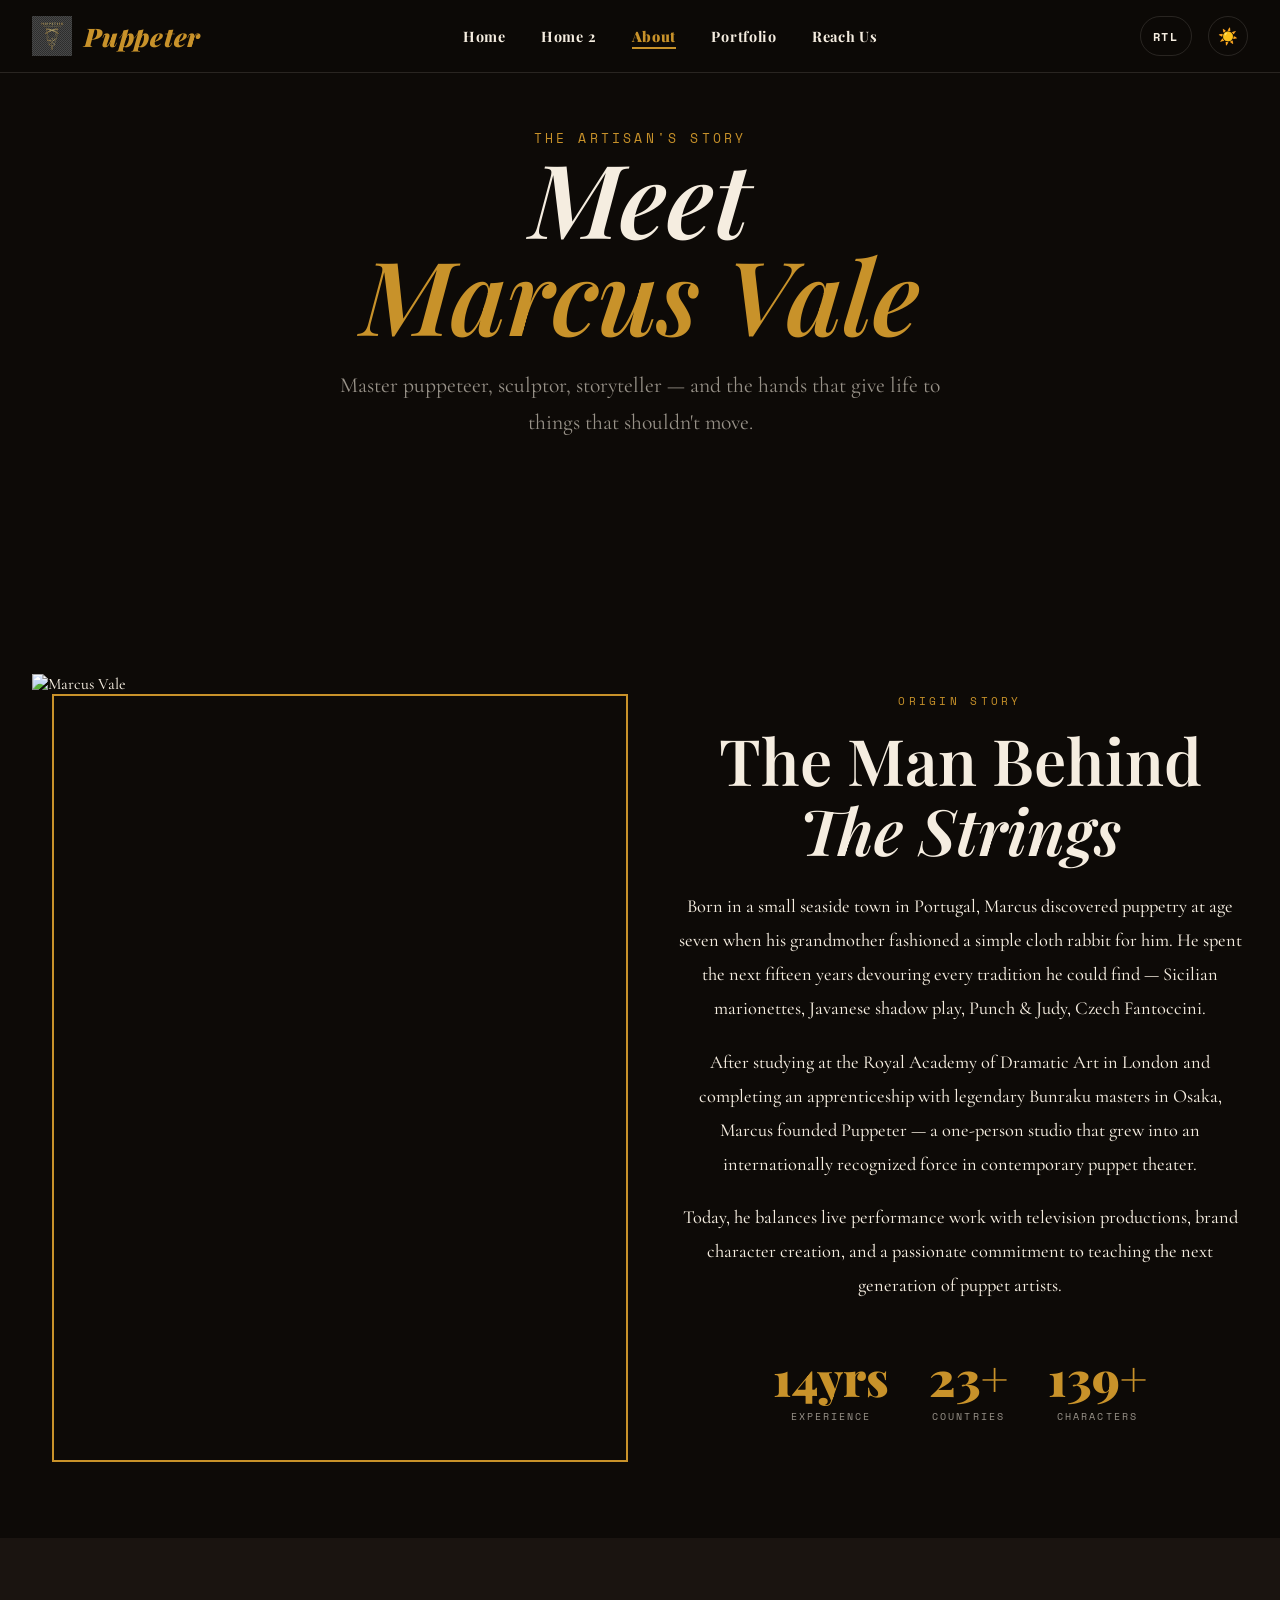
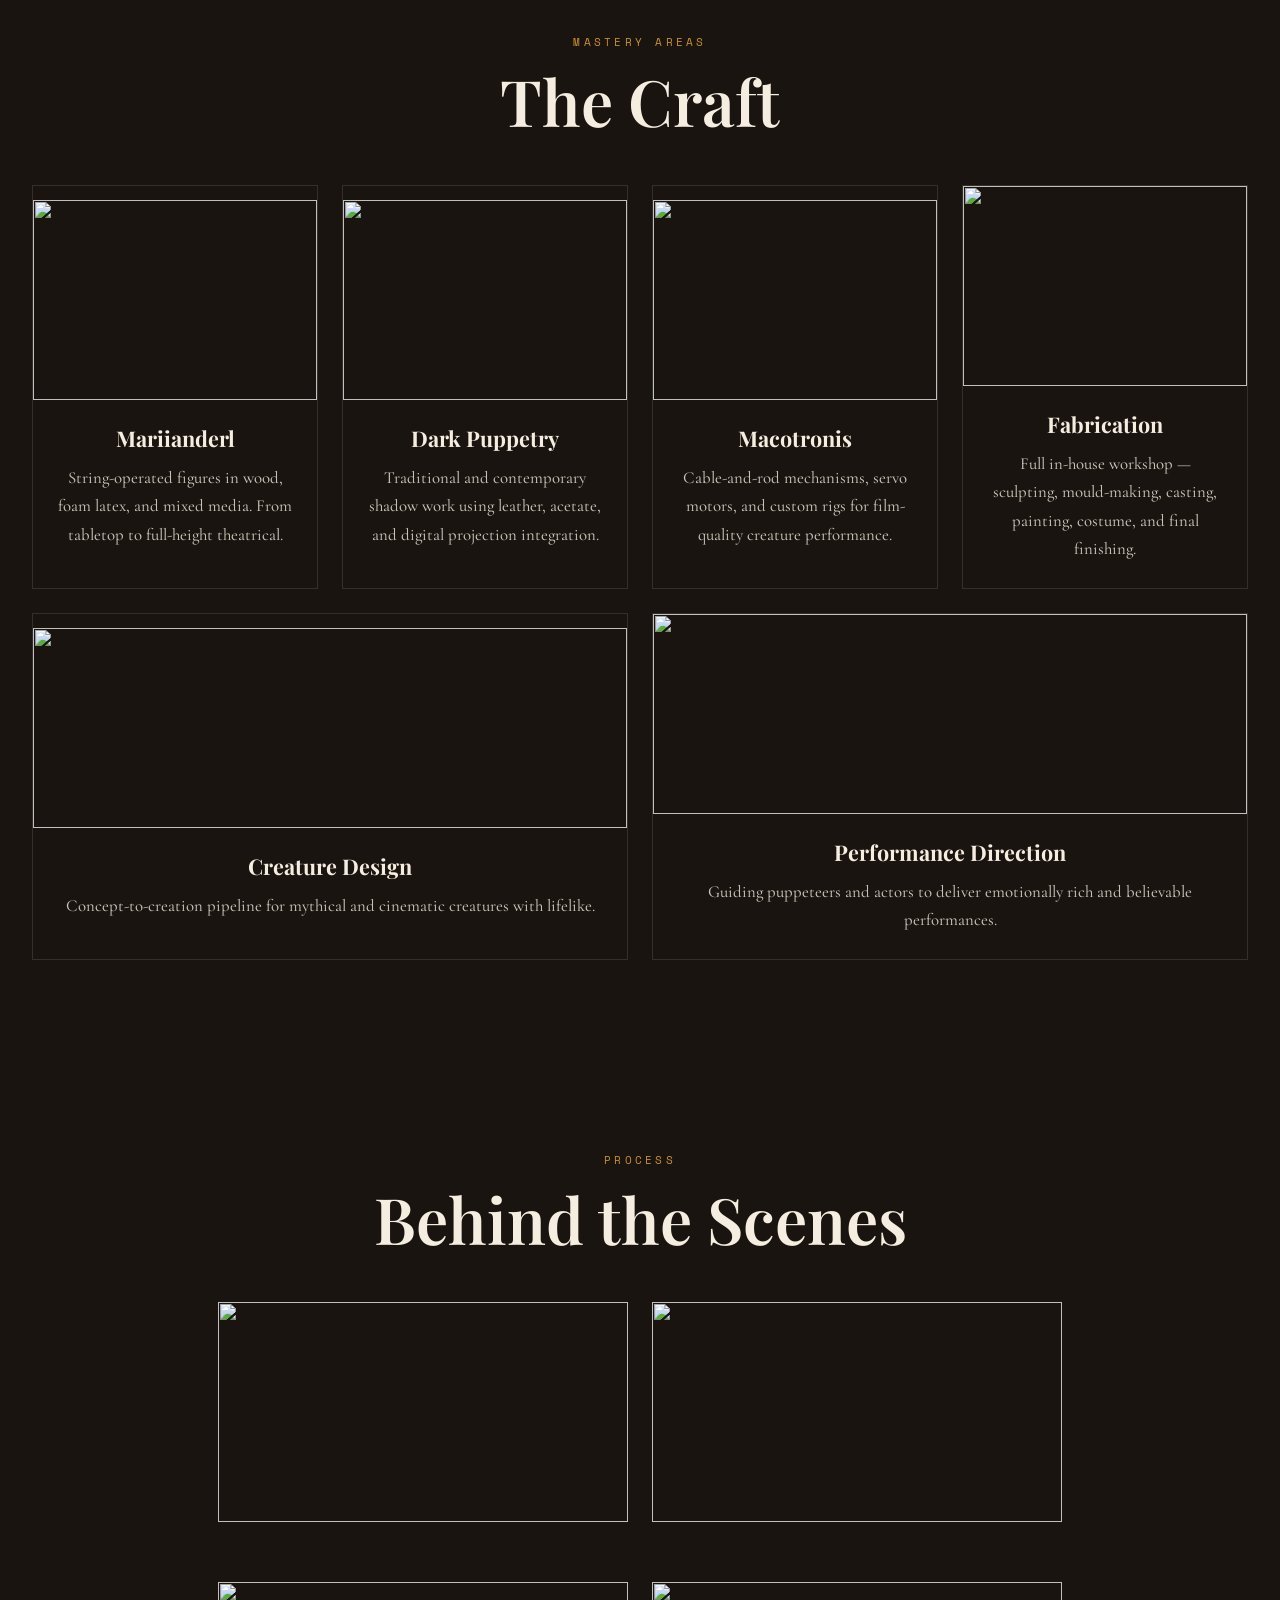
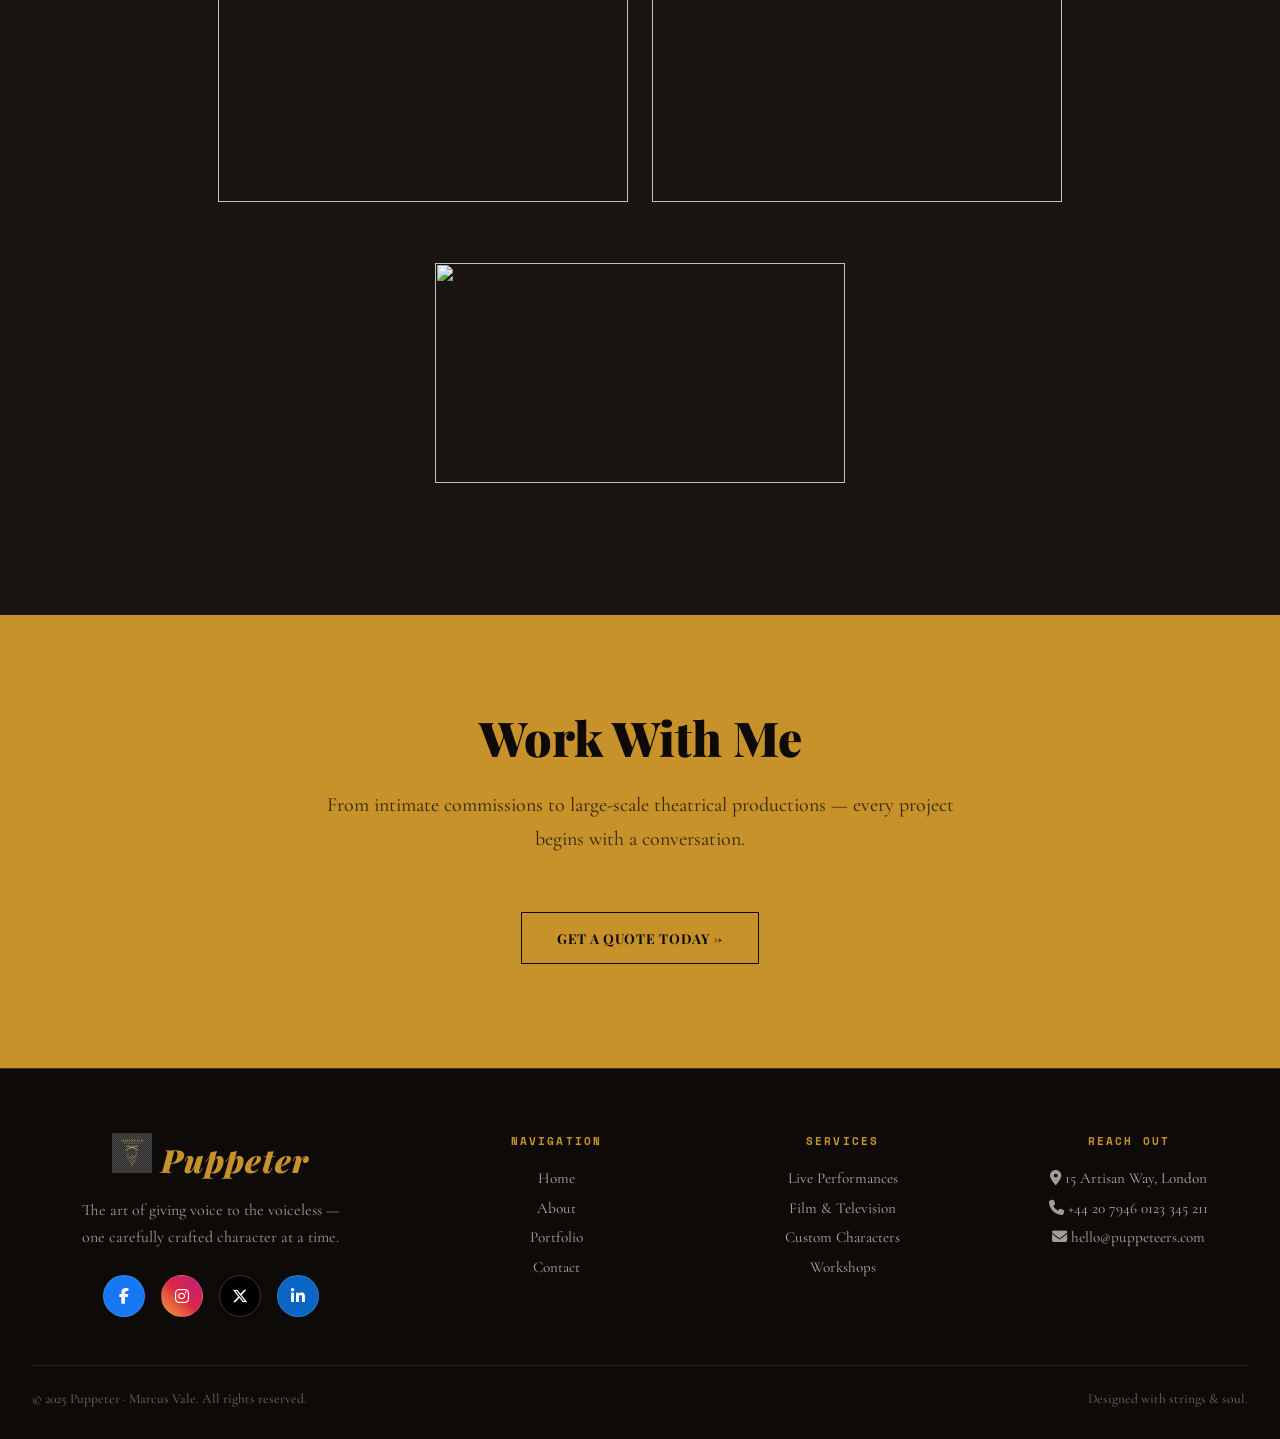
==== commit 2453e26a: "U" ====
--- a/about.html
+++ b/about.html
@@ -23,15 +23,13 @@
       <li><a href="home2.html">Home 2</a></li>
       <li><a href="about.html" class="active">About</a></li>
       <li><a href="portfolio.html">Portfolio</a></li>
-      <li><a href="contact.html">Contact</a></li>
+      <li><a href="contact.html">Reach Us</a></li>
     </ul>
     <div class="nav-right">
-      <button class="rtl-toggle" aria-label="Toggle RTL/LTR direction">
-        <span class="rtl-icon">⇄</span>
-        <span class="rtl-label">RTL</span>
-      </button>
+        <button class="rtl-toggle" aria-label="Toggle RTL/LTR direction">
+          <span class="rtl-label">RTL</span>
+        </button>
       <button class="theme-toggle">☀️</button>
-      <a href="login.html" class="btn btn-primary" style="padding:0.5rem 1.2rem;font-size:0.65rem"><span>Login</span></a>
       <button class="hamburger"><span></span><span></span><span></span></button>
     </div>
   </div>
@@ -42,12 +40,11 @@
     <a href="home2.html">Home 2</a>
     <a href="about.html">About</a>
     <a href="portfolio.html">Portfolio</a>
-    <a href="contact.html">Contact</a>
+    <a href="contact.html">Reach Us</a>
   </div>
   <div class="mobile-menu-controls">
     <button class="theme-toggle">☀️ Theme</button>
-    <button class="rtl-toggle">⇄ RTL</button>
-    <a href="login.html" class="btn btn-primary"><span>Login</span></a>
+    <button class="rtl-toggle">RTL</button>
   </div>
 </div>
 
@@ -105,7 +102,7 @@
         <img src="https://ids.si.edu/ids/deliveryService?id=NMAH-85-15701&max=600" style="width:100%; height:200px; object-fit:cover;">
         <div style="padding:1.5rem;">
           <h3>Mariianderl</h3>
-          <p>String-operated figures in wood, foam latex, and mixed media. From tabletop to full-height theatrical scale.</p>
+          <p>String-operated figures in wood, foam latex, and mixed media. From tabletop to full-height theatrical.</p>
         </div>
       </div>
 
@@ -138,7 +135,7 @@
         <img src="https://www.wetaworkshop.com/web/image/125318-f28fe542/Creatures_WatweDoManudacture_004.jpg" style="width:100%; height:200px; object-fit:cover;">
         <div style="padding:1.5rem;">
           <h3>Creature Design</h3>
-          <p>Concept-to-creation pipeline for mythical and cinematic creatures with lifelike detailing.</p>
+          <p>Concept-to-creation pipeline for mythical and cinematic creatures with lifelike.</p>
         </div>
       </div>
 
@@ -183,7 +180,7 @@
       </div>
 
       <div class="showreel-item" data-category="process">
-        <img src="https://altoona.psu.edu/sites/altoona/files/styles/feature_article_primary/public/thelastree.jpg?itok=MH1qUpCl" style="width:100%; height:220px; object-fit:cover;">
+        <img src="https://encrypted-tbn0.gstatic.com/images?q=tbn:ANd9GcSJsID5B3l2M9-JQDZvtZwNC_rwWk0RnIVmPA&s" style="width:100%; height:220px; object-fit:cover;">
         <div class="showreel-overlay">
           <button class="play-btn" data-video="true">▶</button>
           <h4>Character Rehearsal</h4>
--- a/style.css
+++ b/style.css
@@ -5,47 +5,64 @@
   --primary: #0d0a07;
   --secondary: #f5ede0;
   --accent: #c8922a;
-  --primary-80: rgba(13,10,7,0.8);
-  --secondary-60: rgba(245,237,224,0.6);
-  --accent-80: rgba(200,146,42,0.8);
-  --accent-20: rgba(200,146,42,0.2);
+  --primary-80: rgba(13, 10, 7, 0.8);
+  --secondary-60: rgba(245, 237, 224, 0.6);
+  --accent-80: rgba(200, 146, 42, 0.8);
+  --accent-20: rgba(200, 146, 42, 0.2);
   --transition: 0.4s cubic-bezier(0.25, 0.46, 0.45, 0.94);
 }
 
 [data-theme="light"] {
   --bg: var(--secondary);
   --text: var(--primary);
-  --nav-bg: rgba(245,237,224,0.95);
+  --nav-bg: rgba(245, 237, 224, 0.95);
   --card-bg: #fff8ef;
-  --border: rgba(13,10,7,0.15);
-}
+  --border: rgba(13, 10, 7, 0.15);
+}
+
 [data-theme="dark"] {
   --bg: var(--primary);
   --text: var(--secondary);
-  --nav-bg: rgba(13,10,7,0.97);
+  --nav-bg: rgba(13, 10, 7, 0.97);
   --card-bg: #1a1410;
-  --border: rgba(245,237,224,0.12);
-}
-
-*, *::before, *::after { box-sizing: border-box; margin: 0; padding: 0; }
-
-html { scroll-behavior: smooth; font-size: 16px; }
+  --border: rgba(245, 237, 224, 0.12);
+}
+
+*,
+*::before,
+*::after {
+  box-sizing: border-box;
+  margin: 0;
+  padding: 0;
+}
+
+html {
+  scroll-behavior: smooth;
+  font-size: 16px;
+}
 
 body {
   font-family: 'Cormorant Garamond', serif;
+  font-weight: 450;
   background: var(--bg);
   color: var(--text);
   transition: background var(--transition), color var(--transition);
   overflow-x: hidden;
   text-align: left;
 }
-[dir="rtl"] body { text-align: right; }
+
+[dir="rtl"] body {
+  text-align: right;
+}
 
 /* ── NAVBAR ── */
 
 /* ── NAVBAR ── */
 nav {
-  position: fixed; top: 0; left: 0; right: 0;
+  position: fixed;
+  top: 0;
+  left: 0;
+  right: 0;
   z-index: 1000;
   background: var(--nav-bg);
   backdrop-filter: blur(16px);
@@ -53,125 +70,299 @@
   border-bottom: 1px solid var(--border);
   transition: background var(--transition), border var(--transition);
 }
+
 .nav-inner {
-  max-width: 1280px; margin: 0 auto;
-  display: flex; align-items: center; justify-content: space-between;
-  padding: 0 2rem; height: 72px;
-}
+  max-width: 1280px;
+  margin: 0 auto;
+  display: flex;
+  align-items: center;
+  justify-content: space-between;
+  padding: 0 2rem;
+  height: 72px;
+}
+
 .nav-logo {
   font-family: 'Playfair Display', serif;
-  font-size: 1.6rem; font-weight: 900; font-style: italic;
-  color: var(--accent);
-  text-decoration: none; letter-spacing: 0.03em;
-  display: flex; align-items: center; gap: 0.75rem;
-}
-.nav-logo img { height: 40px; width: auto; transition: transform var(--transition); }
-.nav-logo:hover img { transform: scale(1.1) rotate(-5deg); }
+  font-size: 1.6rem;
+  font-weight: 900;
+  font-style: italic;
+  color: var(--accent);
+  text-decoration: none;
+  letter-spacing: 0.03em;
+  display: flex;
+  align-items: center;
+  gap: 0.75rem;
+}
+
+.nav-logo img {
+  height: 40px;
+  width: auto;
+  transition: transform var(--transition);
+}
+
+.nav-logo:hover img {
+  transform: scale(1.1) rotate(-5deg);
+}
+
 .nav-links {
-  display: flex; gap: 2.2rem; list-style: none;
-  align-items: center;
-}
+  display: flex;
+  gap: 2.2rem;
+  list-style: none;
+  align-items: center;
+}
+
 .nav-links a {
   font-family: 'Playfair Display', serif;
-  font-size: 0.9rem; font-weight: 700;
+  font-size: 0.9rem;
+  font-weight: 700;
   letter-spacing: 0.05em;
   text-transform: none;
-  color: var(--text); text-decoration: none;
-  position: relative; padding-bottom: 3px;
+  color: var(--text);
+  text-decoration: none;
+  position: relative;
+  padding-bottom: 3px;
   transition: color var(--transition);
 }
+
 .nav-links a::after {
-  content: ''; position: absolute;
-  bottom: 0; left: 0; width: 0; height: 1px;
+  content: '';
+  position: absolute;
+  bottom: 0;
+  left: 0;
+  width: 0;
+  height: 1px;
   background: var(--accent);
   transition: width var(--transition);
 }
-.nav-links a.active { color: var(--accent) !important; font-weight: 900; }
-.nav-links a.active::after { width: 100% !important; height: 2px !important; background: var(--accent) !important; }
-.nav-links a:hover:not(.active) { color: var(--accent); }
-.nav-links a:hover:not(.active)::after { width: 100%; }
-
-.nav-right { display: flex; align-items: center; gap: 1rem; }
+
+.nav-links a.active {
+  color: var(--accent) !important;
+  font-weight: 900;
+}
+
+.nav-links a.active::after {
+  width: 100% !important;
+  height: 2px !important;
+  background: var(--accent) !important;
+}
+
+.nav-links a:hover:not(.active) {
+  color: var(--accent);
+}
+
+.nav-links a:hover:not(.active)::after {
+  width: 100%;
+}
+
+.nav-right {
+  display: flex;
+  align-items: center;
+  gap: 1rem;
+}
 
 .theme-toggle {
-  background: none; border: 1px solid var(--border);
-  color: var(--text); width: 40px; height: 40px;
-  border-radius: 50%; cursor: pointer;
-  display: flex; align-items: center; justify-content: center;
-  font-size: 1rem; transition: all var(--transition);
-}
-.theme-toggle:hover { border-color: var(--accent); color: var(--accent); transform: rotate(20deg); }
+  background: none;
+  border: 1px solid var(--border);
+  color: var(--text);
+  width: 40px;
+  height: 40px;
+  border-radius: 50%;
+  cursor: pointer;
+  display: flex;
+  align-items: center;
+  justify-content: center;
+  font-size: 1rem;
+  transition: all var(--transition);
+}
+
+.theme-toggle:hover {
+  border-color: var(--accent);
+  color: var(--accent);
+  transform: rotate(20deg);
+}
 
 .rtl-toggle {
-  background: none; border: 1px solid var(--border);
-  color: var(--text); height: 40px;
+  background: none;
+  border: 1px solid var(--border);
+  color: var(--text);
+  height: 40px;
   padding: 0 0.75rem;
-  border-radius: 20px; cursor: pointer;
-  display: flex; align-items: center; gap: 0.35rem;
+  border-radius: 20px;
+  cursor: pointer;
+  display: flex;
+  align-items: center;
+  gap: 0.35rem;
   font-family: 'Space Mono', monospace;
-  font-size: 0.62rem; letter-spacing: 0.1em; text-transform: uppercase;
-  transition: all var(--transition); white-space: nowrap;
-}
-.rtl-toggle:hover { border-color: var(--accent); color: var(--accent); }
-.rtl-toggle .rtl-icon { font-size: 0.9rem; transition: transform var(--transition); }
-[dir="rtl"] .rtl-toggle .rtl-icon { transform: scaleX(-1); }
+  font-size: 0.75rem;
+  font-weight: 700;
+  letter-spacing: 0.15em;
+  text-transform: uppercase;
+  transition: all var(--transition);
+  white-space: nowrap;
+}
+
+.rtl-toggle:hover {
+  border-color: var(--accent);
+  color: var(--accent);
+}
+
+/* .rtl-icon removed from header of main pages */
+.rtl-toggle .rtl-icon {
+  display: none;
+}
+
+/* Re-enable for auth pages */
+.auth-panel-controls .rtl-toggle .rtl-icon {
+  display: inline-block;
+  font-size: 0.9rem;
+  margin-right: 0.35rem;
+}
 
 /* RTL global overrides */
-[dir="rtl"] .nav-inner { flex-direction: row-reverse; }
-[dir="rtl"] .nav-links { flex-direction: row-reverse; }
-[dir="rtl"] .nav-links a::after { left: auto; right: 0; }
-[dir="rtl"] .nav-right { flex-direction: row-reverse; }
-[dir="rtl"] .footer-grid { direction: rtl; }
-[dir="rtl"] .footer-col ul a:hover { transform: translateX(-4px); }
-[dir="rtl"] .about-grid { direction: rtl; }
-[dir="rtl"] .about-image-wrapper::before { left: auto; right: 20px; left: -20px; }
-[dir="rtl"] .contact-card:hover { transform: translateX(-6px); }
-[dir="rtl"] .section-label { direction: rtl; }
-[dir="rtl"] .stat-row { flex-direction: row-reverse; }
-[dir="rtl"] .timeline-item { flex-direction: row-reverse; }
-[dir="rtl"] .timeline-item:nth-child(even) { flex-direction: row; }
-[dir="rtl"] .timeline-item:nth-child(even) .tl-content { text-align: left; }
-[dir="rtl"] .tl-content { text-align: right; }
-[dir="rtl"] .mobile-menu { direction: rtl; }
-[dir="rtl"] .footer-bottom { flex-direction: row-reverse; }
+[dir="rtl"] .nav-inner {
+  flex-direction: row-reverse;
+}
+
+[dir="rtl"] .nav-links {
+  flex-direction: row-reverse;
+}
+
+[dir="rtl"] .nav-links a::after {
+  left: auto;
+  right: 0;
+}
+
+[dir="rtl"] .nav-right {
+  flex-direction: row-reverse;
+}
+
+[dir="rtl"] .footer-grid {
+  direction: rtl;
+}
+
+[dir="rtl"] .footer-col ul a:hover {
+  transform: translateX(-4px);
+}
+
+[dir="rtl"] .about-grid {
+  direction: rtl;
+}
+
+[dir="rtl"] .about-image-wrapper::before {
+  left: auto;
+  right: 20px;
+  left: -20px;
+}
+
+[dir="rtl"] .contact-card:hover {
+  transform: translateX(-6px);
+}
+
+[dir="rtl"] .section-label {
+  direction: rtl;
+}
+
+[dir="rtl"] .stat-row {
+  flex-direction: row-reverse;
+}
+
+[dir="rtl"] .timeline-item {
+  flex-direction: row-reverse;
+}
+
+[dir="rtl"] .timeline-item:nth-child(even) {
+  flex-direction: row;
+}
+
+[dir="rtl"] .timeline-item:nth-child(even) .tl-content {
+  text-align: left;
+}
+
+[dir="rtl"] .tl-content {
+  text-align: right;
+}
+
+[dir="rtl"] .mobile-menu {
+  direction: rtl;
+}
+
+[dir="rtl"] .footer-bottom {
+  flex-direction: row-reverse;
+}
 
 .hamburger {
-  display: none; flex-direction: column;
-  gap: 5px; background: none; border: none;
-  cursor: pointer; padding: 14px;
-  position: relative; z-index: 2005;
+  display: none;
+  flex-direction: column;
+  gap: 5px;
+  background: none;
+  border: none;
+  cursor: pointer;
+  padding: 14px;
+  position: relative;
+  z-index: 2005;
   pointer-events: auto !important;
 }
+
 .hamburger span {
-  display: block; width: 24px; height: 2px;
-  background: var(--text); transition: all var(--transition);
+  display: block;
+  width: 24px;
+  height: 2px;
+  background: var(--text);
+  transition: all var(--transition);
   pointer-events: none;
 }
-.hamburger.active span:nth-child(1) { transform: rotate(45deg) translate(5px, 5px); }
-.hamburger.active span:nth-child(2) { opacity: 0; }
-.hamburger.active span:nth-child(3) { transform: rotate(-45deg) translate(6px, -6px); }
+
+.hamburger.active span:nth-child(1) {
+  transform: rotate(45deg) translate(5px, 5px);
+}
+
+.hamburger.active span:nth-child(2) {
+  opacity: 0;
+}
+
+.hamburger.active span:nth-child(3) {
+  transform: rotate(-45deg) translate(6px, -6px);
+}
 
 /* ── MOBILE MENU ── */
 .mobile-menu {
   position: fixed;
-  top: 72px; left: 0; right: 0; bottom: 0;
-  background: var(--bg); z-index: 9999;
-  display: flex !important; flex-direction: column; align-items: center; justify-content: center;
+  top: 72px;
+  left: 0;
+  right: 0;
+  bottom: 0;
+  background: var(--bg);
+  z-index: 9999;
+  display: flex !important;
+  flex-direction: column;
+  align-items: center;
+  justify-content: center;
   gap: 1.5rem;
-  opacity: 0 !important; visibility: hidden !important;
+  opacity: 0 !important;
+  visibility: hidden !important;
   transform: translateY(-10px);
   transition: all 0.4s cubic-bezier(0.16, 1, 0.3, 1);
   pointer-events: none;
 }
-.mobile-menu.open { opacity: 1 !important; visibility: visible !important; transform: translateY(0); pointer-events: auto; }
+
+.mobile-menu.open {
+  opacity: 1 !important;
+  visibility: visible !important;
+  transform: translateY(0);
+  pointer-events: auto;
+}
+
 .mobile-menu a {
   font-family: 'Playfair Display', serif;
-  font-size: 2.2rem; font-weight: 700;
-  color: var(--text); text-decoration: none;
+  font-size: 2.2rem;
+  font-weight: 700;
+  color: var(--text);
+  text-decoration: none;
   transition: color var(--transition);
 }
-.mobile-menu a.active { 
-  color: var(--accent) !important; 
+
+.mobile-menu a.active {
+  color: var(--accent) !important;
   font-weight: 900 !important;
   padding: 0.8rem 2.5rem !important;
   border-left: 5px solid var(--accent) !important;
@@ -179,12 +370,40 @@
   text-decoration: underline !important;
   text-underline-offset: 10px;
 }
-.mobile-menu a:hover:not(.active) { color: var(--accent); opacity: 0.8; }
-
-.mobile-menu-controls { display: flex; flex-direction: column; gap: 1rem; width: 100%; align-items: center; margin-top: 2rem; }
-.mobile-menu .btn { width: 220px; }
-.mobile-menu .theme-toggle, .mobile-menu .rtl-toggle { width: auto; padding: 0.5rem 1.5rem; border-radius: 20px; background: var(--card-bg); border-color: var(--border); }
-.mobile-menu-links { display: flex; flex-direction: column; align-items: center; gap: 1rem; }
+
+.mobile-menu a:hover:not(.active) {
+  color: var(--accent);
+  opacity: 0.8;
+}
+
+.mobile-menu-controls {
+  display: flex;
+  flex-direction: column;
+  gap: 1rem;
+  width: 100%;
+  align-items: center;
+  margin-top: 2rem;
+}
+
+.mobile-menu .btn {
+  width: 220px;
+}
+
+.mobile-menu .theme-toggle,
+.mobile-menu .rtl-toggle {
+  width: auto;
+  padding: 0.5rem 1.5rem;
+  border-radius: 20px;
+  background: var(--card-bg);
+  border-color: var(--border);
+}
+
+.mobile-menu-links {
+  display: flex;
+  flex-direction: column;
+  align-items: center;
+  gap: 1rem;
+}
 
 /* ── HERO BASE ── */
 .hero {
@@ -193,70 +412,120 @@
   background-size: cover;
   background-position: center;
   background-attachment: fixed;
-  display: flex; align-items: center; justify-content: center;
-  position: relative; overflow: hidden;
+  display: flex;
+  align-items: center;
+  justify-content: center;
+  position: relative;
+  overflow: hidden;
   padding: 8rem 2rem 4rem;
 }
+
 .hero-overlay {
-  position: absolute; inset: 0;
-  background: linear-gradient(135deg, rgba(13,10,7,0.75) 0%, rgba(13,10,7,0.4) 60%, rgba(13,10,7,0.1) 100%);
+  position: absolute;
+  inset: 0;
+  background: linear-gradient(135deg, rgba(13, 10, 7, 0.75) 0%, rgba(13, 10, 7, 0.4) 60%, rgba(13, 10, 7, 0.1) 100%);
   z-index: 1;
 }
+
 .hero-content {
-  position: relative; z-index: 2;
-  text-align: center; max-width: 900px;
-}
-.hero-content .btn { min-width: 200px; }
+  position: relative;
+  z-index: 2;
+  text-align: center;
+  max-width: 900px;
+}
+
+.hero-content .btn {
+  min-width: 200px;
+}
 
 /* ── TYPOGRAPHY ── */
 .display-title {
   font-family: 'Playfair Display', serif;
   font-size: clamp(3rem, 8vw, 8rem);
-  font-weight: 900; font-style: italic;
+  font-weight: 600;
+  font-style: italic;
   line-height: 0.95;
   color: var(--secondary);
   margin-bottom: 1.5rem;
 }
-.display-title .accent-word { color: var(--accent); display: block; }
+
+.display-title .accent-word {
+  color: var(--accent);
+  display: block;
+}
 
 .subtitle {
   font-family: 'Space Mono', monospace;
   font-size: clamp(0.65rem, 1.5vw, 0.8rem);
-  letter-spacing: 0.25em; text-transform: uppercase;
-  color: var(--accent); margin-bottom: 1rem;
-}
+  letter-spacing: 0.25em;
+  text-transform: uppercase;
+  color: var(--accent);
+  margin-bottom: 1rem;
+}
+
 .body-text {
   font-size: clamp(1.1rem, 2vw, 1.35rem);
-  font-weight: 300; line-height: 1.75;
+  font-weight: 400;
+  line-height: 1.75;
   color: var(--secondary-60);
-  max-width: 600px; margin: 0 auto 2.5rem;
+  max-width: 600px;
+  margin: 0 auto 2.5rem;
 }
 
 /* ── BUTTONS ── */
 .btn {
-  display: inline-flex; align-items: center; justify-content: center; gap: 0.6rem;
+  display: inline-flex;
+  align-items: center;
+  justify-content: center;
+  gap: 0.6rem;
   font-family: 'Playfair Display', serif;
-  font-size: 0.85rem; font-weight: 700; letter-spacing: 0.05em; text-transform: none;
-  padding: 1rem 2.2rem; margin: 0.5rem auto;
-  text-decoration: none; cursor: pointer;
-  border: none; transition: all var(--transition);
-  position: relative; overflow: hidden;
+  font-size: 0.85rem;
+  font-weight: 700;
+  letter-spacing: 0.05em;
+  text-transform: none;
+  padding: 1rem 2.2rem;
+  margin: 0.5rem auto;
+  text-decoration: none;
+  cursor: pointer;
+  border: none;
+  transition: all var(--transition);
+  position: relative;
+  overflow: hidden;
   z-index: 1;
 }
-.btn * { position: relative; z-index: 2; pointer-events: none; }
+
+.btn * {
+  position: relative;
+  z-index: 2;
+  pointer-events: none;
+}
+
 .btn::before {
-  content: ''; position: absolute;
-  inset: 0; transform: translateX(-101%);
+  content: '';
+  position: absolute;
+  inset: 0;
+  transform: translateX(-101%);
   transition: transform var(--transition);
 }
-.btn:hover::before { transform: translateX(0); }
-.btn-primary { background: var(--accent); color: var(--primary); }
-.btn-primary::before { background: #e0a832; }
-.btn-primary:hover { 
-  color: var(--primary) !important; 
-  font-weight: 700; 
-  transform: translateY(-2px); 
-  box-shadow: 0 12px 40px var(--accent-80); 
+
+.btn:hover::before {
+  transform: translateX(0);
+}
+
+.btn-primary {
+  background: var(--accent);
+  color: var(--primary);
+}
+
+.btn-primary::before {
+  background: #e0a832;
+}
+
+.btn-primary:hover {
+  color: var(--primary) !important;
+  font-weight: 700;
+  transform: translateY(-2px);
+  box-shadow: 0 12px 40px var(--accent-80);
 }
 
 .btn-outline {
@@ -264,25 +533,52 @@
   border: 1px solid var(--secondary);
   color: var(--secondary);
 }
-.btn-outline::before { background: var(--secondary); }
-.btn-outline:hover { color: var(--primary) !important; }
+
+.btn-outline::before {
+  background: var(--secondary);
+}
+
+.btn-outline:hover {
+  color: var(--primary) !important;
+}
 
 /* ── SECTIONS ── */
-section { padding: 6rem 2rem; overflow: hidden; }
-.section-inner { max-width: 1280px; margin: 0 auto; width: 100%; }
-
-h1, h2, h3, h4, h5, h6 { text-align: center; }
+section {
+  padding: 6rem 2rem;
+  overflow: hidden;
+}
+
+.section-inner {
+  max-width: 1280px;
+  margin: 0 auto;
+  width: 100%;
+}
+
+h1,
+h2,
+h3,
+h4,
+h5,
+h6 {
+  text-align: center;
+}
 
 .section-label {
   font-family: 'Space Mono', monospace;
-  font-size: 0.68rem; letter-spacing: 0.3em; text-transform: uppercase;
-  color: var(--accent); margin-bottom: 1rem; display: block;
+  font-size: 0.68rem;
+  letter-spacing: 0.3em;
+  text-transform: uppercase;
+  color: var(--accent);
+  margin-bottom: 1rem;
+  display: block;
   text-align: center;
 }
+
 .section-title {
   font-family: 'Playfair Display', serif;
   font-size: clamp(2rem, 5vw, 4rem);
-  font-weight: 900; line-height: 1.1;
+  font-weight: 600;
+  line-height: 1.1;
   margin-bottom: 1.5rem;
   text-align: center;
 }
@@ -296,6 +592,7 @@
   gap: 1.5rem;
   margin-top: 3rem;
 }
+
 .card {
   flex: 1 1 280px;
   max-width: 100%;
@@ -303,89 +600,188 @@
   background: var(--card-bg);
   border: 1px solid var(--border);
   padding: 2.5rem 2rem;
-  display: flex; flex-direction: column;
-  align-items: center; justify-content: center;
+  display: flex;
+  flex-direction: column;
+  align-items: center;
+  justify-content: center;
   text-align: center;
   transition: transform var(--transition), box-shadow var(--transition), border-color var(--transition);
-  position: relative; overflow: hidden;
-}
-[data-theme="light"] .feature-num { opacity: 0.7; color: #8a641b; }
+  position: relative;
+  overflow: hidden;
+}
+
+[data-theme="light"] .feature-num {
+  opacity: 0.7;
+  color: #8a641b;
+}
+
 .card::before {
-  content: ''; position: absolute;
-  bottom: 0; left: 0; right: 0; height: 3px;
+  content: '';
+  position: absolute;
+  bottom: 0;
+  left: 0;
+  right: 0;
+  height: 3px;
   background: var(--accent);
-  transform: scaleX(0); transition: transform var(--transition);
-}
-.card:hover { transform: translateY(-8px); box-shadow: 0 24px 60px rgba(0,0,0,0.3); border-color: var(--accent-20); }
-.card:hover::before { transform: scaleX(1); }
+  transform: scaleX(0);
+  transition: transform var(--transition);
+}
+
+.card:hover {
+  transform: translateY(-8px);
+  box-shadow: 0 24px 60px rgba(0, 0, 0, 0.3);
+  border-color: var(--accent-20);
+}
+
+.card:hover::before {
+  transform: scaleX(1);
+}
 
 .card-icon {
-  font-size: 2.5rem; color: var(--accent);
+  font-size: 2.5rem;
+  color: var(--accent);
   margin-bottom: 1.2rem;
   transition: transform var(--transition);
 }
-.card:hover .card-icon { transform: scale(1.15) rotate(-5deg); }
+
+.card:hover .card-icon {
+  transform: scale(1.15) rotate(-5deg);
+}
+
 .card h3 {
   font-family: 'Playfair Display', serif;
-  font-size: 1.35rem; font-weight: 700;
+  font-size: 1.35rem;
+  font-weight: 700;
   margin-bottom: 0.75rem;
 }
-.card p { font-size: 1.05rem; line-height: 1.7; opacity: 0.8; }
+
+.card p {
+  font-size: 1.05rem;
+  line-height: 1.7;
+  opacity: 0.8;
+}
 
 /* ── SERVICES SECTION ── */
-#services { background: var(--card-bg); }
+#services {
+  background: var(--card-bg);
+}
 
 /* ── ABOUT SECTION ── */
 .about-grid {
-  display: grid; grid-template-columns: 1fr 1fr;
-  gap: 4rem; align-items: center; margin-top: 2rem;
-}
+  display: grid;
+  grid-template-columns: 1fr 1fr;
+  gap: 4rem;
+  align-items: center;
+  margin-top: 2rem;
+}
+
 .about-image-wrapper {
   position: relative;
 }
+
 .about-image-wrapper img {
-  width: 100%; aspect-ratio: 3/4; object-fit: cover;
+  width: 100%;
+  aspect-ratio: 3/4;
+  object-fit: cover;
   display: block;
 }
+
 .about-image-wrapper::before {
-  content: ''; position: absolute;
-  top: 20px; left: 20px; right: -20px; bottom: -20px;
-  border: 2px solid var(--accent); z-index: -1;
-}
+  content: '';
+  position: absolute;
+  top: 20px;
+  left: 20px;
+  right: -20px;
+  bottom: -20px;
+  border: 2px solid var(--accent);
+  z-index: -1;
+}
+
 .about-text {
   text-align: center;
   display: flex;
   flex-direction: column;
   align-items: center;
 }
-.about-text .section-title { margin-bottom: 1.5rem; }
-.about-text p { font-size: 1.15rem; line-height: 1.85; margin-bottom: 1.2rem; opacity: 0.85; max-width: 600px; margin-left: auto; margin-right: auto; }
-.stat-row { display: flex; gap: 2.5rem; margin-top: 2rem; justify-content: center; width: 100%; }
-.stat { text-align: center; }
+
+.about-text .section-title {
+  margin-bottom: 1.5rem;
+}
+
+.about-text p {
+  font-size: 1.15rem;
+  line-height: 1.85;
+  margin-bottom: 1.2rem;
+  opacity: 0.85;
+  max-width: 600px;
+  margin-left: auto;
+  margin-right: auto;
+}
+
+.stat-row {
+  display: flex;
+  gap: 2.5rem;
+  margin-top: 2rem;
+  justify-content: center;
+  width: 100%;
+}
+
+.stat {
+  text-align: center;
+}
+
 .stat-num {
   font-family: 'Playfair Display', serif;
-  font-size: 3rem; font-weight: 900; color: var(--accent); line-height: 1;
-}
-.stat-label { font-family: 'Space Mono', monospace; font-size: 0.65rem; letter-spacing: 0.2em; text-transform: uppercase; opacity: 0.6; margin-top: 0.4rem; }
+  font-size: 3rem;
+  font-weight: 900;
+  color: var(--accent);
+  line-height: 1;
+}
+
+.stat-label {
+  font-family: 'Space Mono', monospace;
+  font-size: 0.65rem;
+  letter-spacing: 0.2em;
+  text-transform: uppercase;
+  opacity: 0.6;
+  margin-top: 0.4rem;
+}
 
 /* ── TESTIMONIALS ── */
-#testimonials { background: var(--card-bg); }
+#testimonials {
+  background: var(--card-bg);
+}
+
 .testimonial-card {
   background: var(--bg);
   border: 1px solid var(--border);
   padding: 2.5rem;
-  display: flex; flex-direction: column;
-  align-items: center; text-align: center;
-}
+  display: flex;
+  flex-direction: column;
+  align-items: center;
+  text-align: center;
+}
+
 .testimonial-card .quote-mark {
   font-family: 'Playfair Display', serif;
-  font-size: 5rem; line-height: 0.5;
-  color: var(--accent); margin-bottom: 1rem;
-}
-.testimonial-card p { font-size: 1.1rem; line-height: 1.75; font-style: italic; margin-bottom: 1.5rem; }
+  font-size: 5rem;
+  line-height: 0.5;
+  color: var(--accent);
+  margin-bottom: 1rem;
+}
+
+.testimonial-card p {
+  font-size: 1.1rem;
+  line-height: 1.75;
+  font-style: italic;
+  margin-bottom: 1.5rem;
+}
+
 .testimonial-card .author {
   font-family: 'Space Mono', monospace;
-  font-size: 0.72rem; letter-spacing: 0.15em; text-transform: uppercase;
+  font-size: 0.72rem;
+  letter-spacing: 0.15em;
+  text-transform: uppercase;
   color: var(--accent);
 }
 
@@ -395,61 +791,109 @@
   padding: 5rem 2rem;
   text-align: center;
 }
+
 .cta-banner h2 {
   font-family: 'Playfair Display', serif;
   font-size: clamp(2rem, 5vw, 4rem);
-  font-weight: 900; color: var(--primary);
+  font-weight: 900;
+  color: var(--primary);
   margin-bottom: 1.5rem;
 }
+
 .cta-banner p {
-  font-size: 1.15rem; color: rgba(13,10,7,0.75);
-  margin-bottom: 2.5rem; max-width: 560px; margin-left: auto; margin-right: auto;
-}
+  font-size: 1.15rem;
+  color: rgba(13, 10, 7, 0.75);
+  margin-bottom: 2.5rem;
+  max-width: 560px;
+  margin-left: auto;
+  margin-right: auto;
+}
+
 .cta-banner .btn-outline {
-  border-color: var(--primary); color: var(--primary);
-}
-.cta-banner .btn-outline::before { background: var(--primary); }
-.cta-banner .btn-outline:hover { color: var(--secondary); }
+  border-color: var(--primary);
+  color: var(--primary);
+}
+
+.cta-banner .btn-outline::before {
+  background: var(--primary);
+}
+
+.cta-banner .btn-outline:hover {
+  color: var(--secondary);
+}
 
 /* ── SHOWREEL SECTION ── */
 .showreel-grid {
   display: flex;
   flex-wrap: wrap;
   justify-content: center;
-  gap: 1.5rem; margin-top: 3rem;
-}
+  gap: 1.5rem;
+  margin-top: 3rem;
+}
+
 .showreel-item {
-  position: relative; overflow: hidden;
+  position: relative;
+  overflow: hidden;
   width: min(100%, 410px);
-  aspect-ratio: 16/10; cursor: pointer;
+  aspect-ratio: 16/10;
+  cursor: pointer;
   background: var(--card-bg);
 }
+
 .showreel-item img {
-  width: 100%; height: 100%; object-fit: cover;
-  display: block; transition: transform 0.6s ease;
-}
+  width: 100%;
+  height: 100%;
+  object-fit: cover;
+  display: block;
+  transition: transform 0.6s ease;
+}
+
 .showreel-overlay {
-  position: absolute; inset: 0;
-  background: linear-gradient(to top, rgba(13,10,7,0.9) 0%, transparent 60%);
-  display: flex; flex-direction: column;
-  align-items: center; justify-content: flex-end;
-  padding: 1.5rem; opacity: 0;
+  position: absolute;
+  inset: 0;
+  background: linear-gradient(to top, rgba(13, 10, 7, 0.9) 0%, transparent 60%);
+  display: flex;
+  flex-direction: column;
+  align-items: center;
+  justify-content: flex-end;
+  padding: 1.5rem;
+  opacity: 0;
   transition: opacity var(--transition);
 }
-.showreel-item:hover img { transform: scale(1.08); }
-.showreel-item:hover .showreel-overlay { opacity: 1; }
+
+.showreel-item:hover img {
+  transform: scale(1.08);
+}
+
+.showreel-item:hover .showreel-overlay {
+  opacity: 1;
+}
+
 .play-btn {
-  width: 56px; height: 56px; border-radius: 50%;
-  background: var(--accent); border: none; cursor: pointer;
-  display: flex; align-items: center; justify-content: center;
-  font-size: 1.2rem; color: var(--primary);
-  margin-bottom: 1rem; transform: scale(0.6);
+  width: 56px;
+  height: 56px;
+  border-radius: 50%;
+  background: var(--accent);
+  border: none;
+  cursor: pointer;
+  display: flex;
+  align-items: center;
+  justify-content: center;
+  font-size: 1.2rem;
+  color: var(--primary);
+  margin-bottom: 1rem;
+  transform: scale(0.6);
   transition: transform var(--transition);
 }
-.showreel-item:hover .play-btn { transform: scale(1); }
+
+.showreel-item:hover .play-btn {
+  transform: scale(1);
+}
+
 .showreel-overlay h4 {
   font-family: 'Playfair Display', serif;
-  font-size: 1.1rem; color: var(--secondary);
+  font-size: 1.1rem;
+  color: var(--secondary);
   text-align: center;
 }
 
@@ -462,12 +906,28 @@
   position: relative;
   overflow: hidden;
 }
-.cta-banner h2 { font-family: 'Playfair Display', serif; font-size: 3rem; font-weight: 900; margin-bottom: 1.5rem; line-height: 1.1; }
-.cta-banner p { font-size: 1.25rem; max-width: 650px; margin: 0 auto 3rem; opacity: 0.9; line-height: 1.7; }
+
+.cta-banner h2 {
+  font-family: 'Playfair Display', serif;
+  font-size: 3rem;
+  font-weight: 900;
+  margin-bottom: 1.5rem;
+  line-height: 1.1;
+}
+
+.cta-banner p {
+  font-size: 1.25rem;
+  max-width: 650px;
+  margin: 0 auto 3rem;
+  opacity: 0.9;
+  line-height: 1.7;
+}
+
 .cta-banner .btn-outline {
   border-color: var(--primary);
   color: var(--primary);
 }
+
 .cta-banner .btn-outline:hover {
   background: var(--primary);
   color: var(--accent) !important;
@@ -477,57 +937,150 @@
 /* ── FOOTER ── */
 footer {
   background: var(--primary);
-  border-top: 1px solid rgba(200,146,42,0.3);
+  border-top: 1px solid rgba(200, 146, 42, 0.3);
   padding: 4rem 2rem 2rem;
 }
+
 .footer-inner {
-  max-width: 1280px; margin: 0 auto;
-}
+  max-width: 1280px;
+  margin: 0 auto;
+}
+
 .footer-grid {
-  display: grid; grid-template-columns: 1.5fr 1fr 1fr 1fr;
-  gap: 3rem; margin-bottom: 3rem;
-}
-@media (max-width: 1024px) { .footer-grid { grid-template-columns: repeat(2, 1fr); gap: 4rem; } }
-.footer-brand { display: flex; flex-direction: column; align-items: center; text-align: center; }
-.footer-brand .nav-logo { font-size: 2rem; display: inline-block; margin-bottom: 1rem; }
-.footer-brand p { font-size: 1rem; line-height: 1.7; color: rgba(245,237,224,0.6); max-width: 280px; margin: 0 auto; }
-.footer-col { display: flex; flex-direction: column; align-items: center; text-align: center; }
+  display: grid;
+  grid-template-columns: 1.5fr 1fr 1fr 1fr;
+  gap: 3rem;
+  margin-bottom: 3rem;
+}
+
+@media (max-width: 1024px) {
+  .footer-grid {
+    grid-template-columns: repeat(2, 1fr);
+    gap: 4rem;
+  }
+}
+
+.footer-brand {
+  display: flex;
+  flex-direction: column;
+  align-items: center;
+  text-align: center;
+}
+
+.footer-brand .nav-logo {
+  font-size: 2rem;
+  display: inline-block;
+  margin-bottom: 1rem;
+}
+
+.footer-brand p {
+  font-size: 1rem;
+  line-height: 1.7;
+  color: rgba(245, 237, 224, 0.6);
+  max-width: 280px;
+  margin: 0 auto;
+}
+
+.footer-col {
+  display: flex;
+  flex-direction: column;
+  align-items: center;
+  text-align: center;
+}
+
 .footer-col h4 {
   font-family: 'Space Mono', monospace;
-  font-size: 0.68rem; letter-spacing: 0.2em; text-transform: uppercase;
-  color: var(--accent); margin-bottom: 1.2rem;
+  font-size: 0.68rem;
+  letter-spacing: 0.2em;
+  text-transform: uppercase;
+  color: var(--accent);
+  margin-bottom: 1.2rem;
   text-align: center;
 }
-.footer-col ul { list-style: none; text-align: center; }
-.footer-col ul li { margin-bottom: 0.6rem; }
+
+.footer-col ul {
+  list-style: none;
+  text-align: center;
+}
+
+.footer-col ul li {
+  margin-bottom: 0.6rem;
+}
+
 .footer-col ul a {
-  color: rgba(245,237,224,0.65); text-decoration: none;
-  font-size: 0.95rem; transition: color var(--transition);
-  display: inline-block; text-align: center;
-}
-.footer-col ul a:hover { color: var(--accent); transform: translateX(4px); }
-
-.social-icons { display: flex; gap: 1rem; margin-top: 1.5rem; justify-content: center; }
+  color: rgba(245, 237, 224, 0.65);
+  text-decoration: none;
+  font-size: 0.95rem;
+  transition: color var(--transition);
+  display: inline-block;
+  text-align: center;
+}
+
+.footer-col ul a:hover {
+  color: var(--accent);
+  transform: translateX(4px);
+}
+
+.social-icons {
+  display: flex;
+  gap: 1rem;
+  margin-top: 1.5rem;
+  justify-content: center;
+}
+
 .social-icon {
-  width: 42px; height: 42px; border-radius: 50%;
-  display: flex; align-items: center; justify-content: center;
-  font-size: 1rem; text-decoration: none;
+  width: 42px;
+  height: 42px;
+  border-radius: 50%;
+  display: flex;
+  align-items: center;
+  justify-content: center;
+  font-size: 1rem;
+  text-decoration: none;
   transition: transform var(--transition), box-shadow var(--transition);
-  border: 1px solid rgba(245,237,224,0.15);
-}
-.social-icon:hover { transform: translateY(-4px) scale(1.1); box-shadow: 0 8px 24px rgba(0,0,0,0.4); }
-.si-fb { background: #1877F2; color: #fff; }
-.si-ig { background: linear-gradient(45deg, #f09433, #e6683c, #dc2743, #cc2366, #bc1888); color: #fff; }
-.si-tw { background: #000; color: #fff; border-color: #333; }
-.si-li { background: #0A66C2; color: #fff; }
+  border: 1px solid rgba(245, 237, 224, 0.15);
+}
+
+.social-icon:hover {
+  transform: translateY(-4px) scale(1.1);
+  box-shadow: 0 8px 24px rgba(0, 0, 0, 0.4);
+}
+
+.si-fb {
+  background: #1877F2;
+  color: #fff;
+}
+
+.si-ig {
+  background: linear-gradient(45deg, #f09433, #e6683c, #dc2743, #cc2366, #bc1888);
+  color: #fff;
+}
+
+.si-tw {
+  background: #000;
+  color: #fff;
+  border-color: #333;
+}
+
+.si-li {
+  background: #0A66C2;
+  color: #fff;
+}
 
 .footer-bottom {
-  border-top: 1px solid rgba(245,237,224,0.1);
+  border-top: 1px solid rgba(245, 237, 224, 0.1);
   padding-top: 1.5rem;
-  display: flex; justify-content: space-between; align-items: center;
-  flex-wrap: wrap; gap: 1rem;
-}
-.footer-bottom p { font-size: 0.85rem; color: rgba(245,237,224,0.4); }
+  display: flex;
+  justify-content: space-between;
+  align-items: center;
+  flex-wrap: wrap;
+  gap: 1rem;
+}
+
+.footer-bottom p {
+  font-size: 0.85rem;
+  color: rgba(245, 237, 224, 0.4);
+}
 
 /* ── TESTIMONIALS ── */
 .testimonial-card {
@@ -536,65 +1089,183 @@
   background: var(--card-bg);
   border: 1px solid var(--border);
   padding: 3rem 2rem;
-  display: flex; flex-direction: column;
-  align-items: center; text-align: center;
+  display: flex;
+  flex-direction: column;
+  align-items: center;
+  text-align: center;
   transition: all var(--transition);
   position: relative;
 }
-.testimonial-header { margin-bottom: 1.5rem; position: relative; z-index: 2; }
-.testimonial-img { width: 80px; height: 80px; border-radius: 50%; object-fit: cover; border: 2px solid var(--accent); }
-.testimonial-card p { font-size: 1.1rem; font-style: italic; line-height: 1.6; margin-bottom: 1.5rem; position: relative; z-index: 1; }
-.testimonial-card .author { margin-top: auto; font-family: 'Space Mono', monospace; font-size: 0.75rem; letter-spacing: 0.1em; text-transform: uppercase; color: var(--accent); }
-[data-theme="light"] .testimonial-card .author { color: #8a641b; }
+
+.testimonial-header {
+  margin-bottom: 1.5rem;
+  position: relative;
+  z-index: 2;
+}
+
+.testimonial-img {
+  width: 80px;
+  height: 80px;
+  border-radius: 50%;
+  object-fit: cover;
+  border: 2px solid var(--accent);
+}
+
+.testimonial-card p {
+  font-size: 1.1rem;
+  font-style: italic;
+  line-height: 1.6;
+  margin-bottom: 1.5rem;
+  position: relative;
+  z-index: 1;
+}
+
+.testimonial-card .author {
+  margin-top: auto;
+  font-family: 'Space Mono', monospace;
+  font-size: 0.75rem;
+  letter-spacing: 0.1em;
+  text-transform: uppercase;
+  color: var(--accent);
+}
+
+[data-theme="light"] .testimonial-card .author {
+  color: #8a641b;
+}
 
 /* ── CONTACT PAGE ── */
 .contact-grid {
-  display: grid; grid-template-columns: 1fr 1.4fr;
-  gap: 4rem; margin-top: 3rem;
-}
-.contact-info-cards { display: flex; flex-direction: column; gap: 1.2rem; }
+  display: grid;
+  grid-template-columns: 1fr 1.4fr;
+  gap: 4rem;
+  margin-top: 3rem;
+}
+
+.contact-info-cards {
+  display: flex;
+  flex-direction: column;
+  gap: 1.2rem;
+}
+
 .contact-card {
-  background: var(--card-bg); border: 1px solid var(--border);
+  background: var(--card-bg);
+  border: 1px solid var(--border);
   padding: 1.5rem 2rem;
-  display: flex; align-items: center; gap: 1.2rem;
+  display: flex;
+  align-items: center;
+  gap: 1.2rem;
   transition: all var(--transition);
-  height: 100%; min-height: 100px;
-}
-.contact-card:hover { border-color: var(--accent); transform: translateY(-4px); }
-.contact-card-icon { font-size: 1.8rem; color: var(--accent); flex-shrink: 0; }
-.contact-card h4 { font-family: 'Playfair Display', serif; font-size: 1.1rem; font-weight: 700; margin-bottom: 0.2rem; text-align: left; }
-.contact-card p { font-size: 0.95rem; opacity: 0.7; text-align: left; line-height: 1.5; }
+  height: 100%;
+  min-height: 100px;
+}
+
+.contact-card:hover {
+  border-color: var(--accent);
+  transform: translateY(-4px);
+}
+
+.contact-card-icon {
+  font-size: 1.8rem;
+  color: var(--accent);
+  flex-shrink: 0;
+}
+
+.contact-card h4 {
+  font-family: 'Playfair Display', serif;
+  font-size: 1.1rem;
+  font-weight: 700;
+  margin-bottom: 0.2rem;
+  text-align: left;
+}
+
+.contact-card p {
+  font-size: 0.95rem;
+  opacity: 0.7;
+  text-align: left;
+  line-height: 1.5;
+}
 
 /* ── FAQ ACCORDION ── */
-.faq-accordion { max-width: 850px; margin: 3.5rem auto 0; text-align: left; }
-.faq-item { border-bottom: 1px solid var(--border); }
+.faq-accordion {
+  max-width: 850px;
+  margin: 3.5rem auto 0;
+  text-align: left;
+}
+
+.faq-item {
+  border-bottom: 1px solid var(--border);
+}
+
 .faq-question {
-  padding: 1.8rem 0; display: flex; justify-content: space-between; align-items: center;
-  font-family: 'Playfair Display', serif; font-size: 1.35rem; font-weight: 700;
-  cursor: pointer; transition: color var(--transition);
-}
-.faq-question:hover { color: var(--accent); }
-.faq-icon { font-family: 'Space Mono', monospace; font-size: 1.2rem; color: var(--accent); transition: transform 0.4s ease; }
-.faq-answer { 
-  max-height: 0; opacity: 0; overflow: hidden; 
+  padding: 1.8rem 0;
+  display: flex;
+  justify-content: space-between;
+  align-items: center;
+  font-family: 'Playfair Display', serif;
+  font-size: 1.35rem;
+  font-weight: 700;
+  cursor: pointer;
+  transition: color var(--transition);
+}
+
+.faq-question:hover {
+  color: var(--accent);
+}
+
+.faq-icon {
+  font-family: 'Space Mono', monospace;
+  font-size: 1.2rem;
+  color: var(--accent);
+  transition: transform 0.4s ease;
+}
+
+.faq-answer {
+  max-height: 0;
+  opacity: 0;
+  overflow: hidden;
   transition: all 0.5s cubic-bezier(0.4, 0, 0.2, 1);
   padding-bottom: 0;
 }
-.faq-item.active .faq-answer { max-height: 300px; opacity: 1; padding-bottom: 1.8rem; }
-.faq-item.active .faq-icon { transform: rotate(45deg); }
-.faq-answer p { font-size: 1.1rem; line-height: 1.7; opacity: 0.75; }
-
-.contact-form-wrap { text-align: center; }
-.form-group { margin-bottom: 1.5rem; }
+
+.faq-item.active .faq-answer {
+  max-height: 300px;
+  opacity: 1;
+  padding-bottom: 1.8rem;
+}
+
+.faq-item.active .faq-icon {
+  transform: rotate(45deg);
+}
+
+.faq-answer p {
+  font-size: 1.1rem;
+  line-height: 1.7;
+  opacity: 0.75;
+}
+
+.contact-form-wrap {
+  text-align: center;
+}
+
+.form-group {
+  margin-bottom: 1.5rem;
+}
+
 .form-group label {
-  display: block; font-family: 'Space Mono', monospace;
-  font-size: 0.68rem; letter-spacing: 0.18em; text-transform: uppercase;
-  margin-bottom: 0.5rem; color: var(--accent);
-}
+  display: block;
+  font-family: 'Space Mono', monospace;
+  font-size: 0.68rem;
+  letter-spacing: 0.18em;
+  text-transform: uppercase;
+  margin-bottom: 0.5rem;
+  color: var(--accent);
+}
+
 .form-group input,
 .form-group textarea,
 .form-group select {
-  width: 100%; padding: 0.9rem 1.2rem;
+  width: 100%;
+  padding: 0.9rem 1.2rem;
   background: var(--card-bg);
   border: 1px solid var(--border);
   color: var(--text);
@@ -603,116 +1274,279 @@
   transition: border-color var(--transition);
   outline: none;
 }
+
 .form-group input:focus,
-.form-group textarea:focus { border-color: var(--accent); }
-.form-group textarea { min-height: 140px; resize: vertical; }
-
-.map-wrap { margin-top: 2rem; border: 2px solid var(--accent-20); overflow: hidden; }
+.form-group textarea:focus {
+  border-color: var(--accent);
+}
+
+.form-group textarea {
+  min-height: 140px;
+  resize: vertical;
+}
+
+.map-wrap {
+  margin-top: 2rem;
+  border: 2px solid var(--accent-20);
+  overflow: hidden;
+}
 
 /* ── PORTFOLIO PAGE ── */
 .filter-bar {
-  display: flex; gap: 1rem; flex-wrap: wrap;
-  margin: 2.5rem 0; justify-content: center;
-}
+  display: flex;
+  gap: 1rem;
+  flex-wrap: wrap;
+  margin: 2.5rem 0;
+  justify-content: center;
+}
+
 .filter-btn {
   font-family: 'Space Mono', monospace;
-  font-size: 0.68rem; letter-spacing: 0.15em; text-transform: uppercase;
+  font-size: 0.68rem;
+  letter-spacing: 0.15em;
+  text-transform: uppercase;
   padding: 0.6rem 1.4rem;
   border: 1px solid var(--border);
-  background: none; color: var(--text); cursor: pointer;
+  background: none;
+  color: var(--text);
+  cursor: pointer;
   transition: all var(--transition);
 }
-.filter-btn:hover, .filter-btn.active { background: var(--accent); color: var(--primary); border-color: var(--accent); }
+
+.filter-btn:hover,
+.filter-btn.active {
+  background: var(--accent);
+  color: var(--primary);
+  border-color: var(--accent);
+}
 
 /* ── ABOUT PAGE ── */
-.timeline { margin-top: 4rem; position: relative; }
+.timeline {
+  margin-top: 4rem;
+  position: relative;
+}
+
 .timeline::before {
-  content: ''; position: absolute;
-  left: 50%; top: 0; bottom: 0;
-  width: 1px; background: var(--accent-20);
-}
+  content: '';
+  position: absolute;
+  left: 50%;
+  top: 0;
+  bottom: 0;
+  width: 1px;
+  background: var(--accent-20);
+}
+
 .timeline-item {
-  display: flex; gap: 3rem;
-  margin-bottom: 3rem; align-items: center;
-}
-.timeline-item:nth-child(even) { flex-direction: row-reverse; }
-.timeline-item:nth-child(even) .tl-content { text-align: center; }
-.tl-content { flex: 1; text-align: center; }
+  display: flex;
+  gap: 3rem;
+  margin-bottom: 3rem;
+  align-items: center;
+}
+
+.timeline-item:nth-child(even) {
+  flex-direction: row-reverse;
+}
+
+.timeline-item:nth-child(even) .tl-content {
+  text-align: center;
+}
+
+.tl-content {
+  flex: 1;
+  text-align: center;
+}
+
 .tl-year {
   font-family: 'Playfair Display', serif;
-  font-size: 3rem; font-weight: 900; color: var(--accent);
-  line-height: 1; margin-bottom: 0.5rem;
-}
-.tl-content h3 { font-family: 'Playfair Display', serif; font-size: 1.3rem; margin-bottom: 0.5rem; }
-.tl-content p { font-size: 1rem; opacity: 0.75; line-height: 1.7; }
+  font-size: 3rem;
+  font-weight: 900;
+  color: var(--accent);
+  line-height: 1;
+  margin-bottom: 0.5rem;
+}
+
+.tl-content h3 {
+  font-family: 'Playfair Display', serif;
+  font-size: 1.3rem;
+  margin-bottom: 0.5rem;
+}
+
+.tl-content p {
+  font-size: 1rem;
+  opacity: 0.75;
+  line-height: 1.7;
+}
+
 .tl-dot {
-  width: 16px; height: 16px; border-radius: 50%;
-  background: var(--accent); flex-shrink: 0;
-  margin-top: 1.5rem; position: relative; z-index: 1;
+  width: 16px;
+  height: 16px;
+  border-radius: 50%;
+  background: var(--accent);
+  flex-shrink: 0;
+  margin-top: 1.5rem;
+  position: relative;
+  z-index: 1;
   box-shadow: 0 0 0 4px var(--accent-20);
 }
 
 /* ── ANIMATIONS ── */
 @keyframes fadeInUp {
-  from { opacity: 0; transform: translateY(40px); }
-  to { opacity: 1; transform: translateY(0); }
-}
+  from {
+    opacity: 0;
+    transform: translateY(40px);
+  }
+
+  to {
+    opacity: 1;
+    transform: translateY(0);
+  }
+}
+
 @keyframes fadeInLeft {
-  from { opacity: 0; transform: translateX(-40px); }
-  to { opacity: 1; transform: translateX(0); }
-}
+  from {
+    opacity: 0;
+    transform: translateX(-40px);
+  }
+
+  to {
+    opacity: 1;
+    transform: translateX(0);
+  }
+}
+
 @keyframes fadeInRight {
-  from { opacity: 0; transform: translateX(40px); }
-  to { opacity: 1; transform: translateX(0); }
-}
+  from {
+    opacity: 0;
+    transform: translateX(40px);
+  }
+
+  to {
+    opacity: 1;
+    transform: translateX(0);
+  }
+}
+
 @keyframes float {
-  0%, 100% { transform: translateY(0); }
-  50% { transform: translateY(-12px); }
-}
+
+  0%,
+  100% {
+    transform: translateY(0);
+  }
+
+  50% {
+    transform: translateY(-12px);
+  }
+}
+
 @keyframes shimmer {
-  0% { background-position: -200% center; }
-  100% { background-position: 200% center; }
-}
-
-.anim-up { animation: fadeInUp 0.8s ease forwards; }
-.anim-left { animation: fadeInLeft 0.8s ease forwards; }
-.anim-right { animation: fadeInRight 0.8s ease forwards; }
-
-.reveal { opacity: 1; transform: translateY(0); transition: opacity 0.7s ease, transform 0.7s ease; }
-.reveal.visible { opacity: 1; transform: translateY(0); }
-
-.hero-content > * {
+  0% {
+    background-position: -200% center;
+  }
+
+  100% {
+    background-position: 200% center;
+  }
+}
+
+.anim-up {
+  animation: fadeInUp 0.8s ease forwards;
+}
+
+.anim-left {
+  animation: fadeInLeft 0.8s ease forwards;
+}
+
+.anim-right {
+  animation: fadeInRight 0.8s ease forwards;
+}
+
+.reveal {
+  opacity: 1;
+  transform: translateY(0);
+  transition: opacity 0.7s ease, transform 0.7s ease;
+}
+
+.reveal.visible {
+  opacity: 1;
+  transform: translateY(0);
+}
+
+.hero-content>* {
   animation: fadeInUp 0.9s ease forwards;
 }
-.hero-content > *:nth-child(1) { animation-delay: 0.1s; }
-.hero-content > *:nth-child(2) { animation-delay: 0.3s; }
-.hero-content > *:nth-child(3) { animation-delay: 0.5s; }
-.hero-content > *:nth-child(4) { animation-delay: 0.7s; }
-.hero-content > *:nth-child(5) { animation-delay: 0.9s; }
-
-.float-anim { animation: float 4s ease-in-out infinite; }
+
+.hero-content>*:nth-child(1) {
+  animation-delay: 0.1s;
+}
+
+.hero-content>*:nth-child(2) {
+  animation-delay: 0.3s;
+}
+
+.hero-content>*:nth-child(3) {
+  animation-delay: 0.5s;
+}
+
+.hero-content>*:nth-child(4) {
+  animation-delay: 0.7s;
+}
+
+.hero-content>*:nth-child(5) {
+  animation-delay: 0.9s;
+}
+
+.float-anim {
+  animation: float 4s ease-in-out infinite;
+}
 
 /* ── SCROLL INDICATOR ── */
 .scroll-indicator {
-  position: absolute; bottom: 2rem; left: 50%;
-  transform: translateX(-50%); z-index: 3;
-  display: flex; flex-direction: column; align-items: center; gap: 0.4rem;
-}
+  position: absolute;
+  bottom: 2rem;
+  left: 50%;
+  transform: translateX(-50%);
+  z-index: 3;
+  display: flex;
+  flex-direction: column;
+  align-items: center;
+  gap: 0.4rem;
+}
+
 .scroll-indicator span {
   font-family: 'Space Mono', monospace;
-  font-size: 0.6rem; letter-spacing: 0.2em; text-transform: uppercase;
-  color: rgba(245,237,224,0.5);
-}
+  font-size: 0.6rem;
+  letter-spacing: 0.2em;
+  text-transform: uppercase;
+  color: rgba(245, 237, 224, 0.5);
+}
+
 .scroll-line {
-  width: 1px; height: 48px;
+  width: 1px;
+  height: 48px;
   background: linear-gradient(to bottom, var(--accent), transparent);
   animation: scrollLine 2s ease-in-out infinite;
 }
+
 @keyframes scrollLine {
-  0% { transform: scaleY(0); transform-origin: top; }
-  50% { transform: scaleY(1); transform-origin: top; }
-  51% { transform: scaleY(1); transform-origin: bottom; }
-  100% { transform: scaleY(0); transform-origin: bottom; }
+  0% {
+    transform: scaleY(0);
+    transform-origin: top;
+  }
+
+  50% {
+    transform: scaleY(1);
+    transform-origin: top;
+  }
+
+  51% {
+    transform: scaleY(1);
+    transform-origin: bottom;
+  }
+
+  100% {
+    transform: scaleY(0);
+    transform-origin: bottom;
+  }
 }
 
 /* ── FEATURES SECTION ── */
@@ -720,292 +1554,712 @@
   display: flex;
   flex-wrap: wrap;
   justify-content: center;
-  gap: 0px; margin-top: 3rem;
-}
+  gap: 0px;
+  margin-top: 3rem;
+}
+
 .feature-item {
   width: min(100%, 400px);
-  padding: 2.5rem 2rem; border: 1px solid var(--border);
-  display: flex; flex-direction: column; align-items: center; text-align: center;
+  padding: 2.5rem 2rem;
+  border: 1px solid var(--border);
+  display: flex;
+  flex-direction: column;
+  align-items: center;
+  text-align: center;
   transition: background var(--transition);
 }
-.feature-item:hover { background: var(--accent-20); }
+
+.feature-item:hover {
+  background: var(--accent-20);
+}
+
 .feature-num {
   font-family: 'Playfair Display', serif;
-  font-size: 4.50rem; font-weight: 900;
-  color: var(--accent); opacity: 0.55; line-height: 1;
+  font-size: 4.50rem;
+  font-weight: 900;
+  color: var(--accent);
+  opacity: 0.55;
+  line-height: 1;
   transition: color var(--transition), opacity var(--transition), transform var(--transition);
 }
-.feature-item:hover .feature-num { color: var(--accent); opacity: 1; transform: scale(1.1); }
-.feature-item h3 { font-family: 'Playfair Display', serif; font-size: 1.2rem; margin-bottom: 0.6rem; }
-.feature-item p { font-size: 0.95rem; opacity: 0.7; line-height: 1.6; }
+
+.feature-item:hover .feature-num {
+  color: var(--accent);
+  opacity: 1;
+  transform: scale(1.1);
+}
+
+.feature-item h3 {
+  font-family: 'Playfair Display', serif;
+  font-size: 1.2rem;
+  margin-bottom: 0.6rem;
+}
+
+.feature-item p {
+  font-size: 0.95rem;
+  opacity: 0.7;
+  line-height: 1.6;
+}
 
 /* ── RESPONSIVE ── */
 @media (max-width: 1024px) {
-  .about-grid { grid-template-columns: 1fr; }
-  .about-image-wrapper { max-width: 480px; margin: 0 auto; }
-  .footer-grid { grid-template-columns: 1fr 1fr; }
-  .features-grid { grid-template-columns: repeat(2, 1fr); }
-  .timeline::before { display: none; }
-  .timeline-item, .timeline-item:nth-child(even) { flex-direction: column; }
-  .timeline-item:nth-child(even) .tl-content { text-align: left; }
-  .contact-grid { grid-template-columns: 1fr; }
+  .about-grid {
+    grid-template-columns: 1fr;
+  }
+
+  .about-image-wrapper {
+    max-width: 480px;
+    margin: 0 auto;
+  }
+
+  .footer-grid {
+    grid-template-columns: 1fr 1fr;
+  }
+
+  .features-grid {
+    grid-template-columns: repeat(2, 1fr);
+  }
+
+  .timeline::before {
+    display: none;
+  }
+
+  .timeline-item,
+  .timeline-item:nth-child(even) {
+    flex-direction: column;
+  }
+
+  .timeline-item:nth-child(even) .tl-content {
+    text-align: center;
+  }
+
+  .about-text {
+    padding: 0 1rem;
+    text-align: center;
+  }
+
+  .about-text p {
+    font-size: 1.05rem;
+    margin-bottom: 1.5rem;
+  }
+  
+  .stat-row {
+    flex-wrap: wrap;
+    gap: 1.5rem;
+  }
+
+  .contact-grid {
+    grid-template-columns: 1fr;
+  }
 }
 
 @media (max-width: 768px) {
-  .hamburger { display: flex !important; }
-  .nav-links, .nav-right .theme-toggle, .nav-right .rtl-toggle, .nav-right .btn-primary { display: none !important; }
-  .cards-grid { justify-content: center; }
-  .showreel-grid { justify-content: center; }
-  .features-grid { justify-content: center; }
-  .footer-grid { grid-template-columns: 1fr; }
-  .stat-row { justify-content: center; }
-  .timeline-item { gap: 1.5rem; }
+  .hamburger {
+    display: flex !important;
+  }
+
+  .nav-links,
+  .nav-right .theme-toggle,
+  .nav-right .rtl-toggle,
+  .nav-right .btn-primary {
+    display: none !important;
+  }
+
+  .cards-grid {
+    justify-content: center;
+  }
+
+  .showreel-grid {
+    justify-content: center;
+  }
+
+  .features-grid {
+    justify-content: center;
+  }
+
+  .footer-grid {
+    grid-template-columns: 1fr;
+  }
+
+  .stat-row {
+    justify-content: center;
+  }
+
+  .timeline-item {
+    gap: 1.5rem;
+  }
 }
 
 @media (max-width: 360px) {
-  section { padding: 4rem 1rem; }
-  .nav-inner { padding: 0 1rem; }
-  .cards-grid { grid-template-columns: 1fr; gap: 1rem; }
-  .showreel-grid { grid-template-columns: 1fr; }
-  .features-grid { grid-template-columns: 1fr; }
-  .footer-bottom { flex-direction: column; text-align: center; }
-  .display-title { font-size: 2.8rem; }
-  .card { flex-basis: 100%; min-width: 0; }
-  .about-image-wrapper::before { display: none; }
+  section {
+    padding: 4rem 1rem;
+  }
+
+  .nav-inner {
+    padding: 0 1rem;
+  }
+
+  .cards-grid {
+    grid-template-columns: 1fr;
+    gap: 1rem;
+  }
+
+  .showreel-grid {
+    grid-template-columns: 1fr;
+  }
+
+  .features-grid {
+    grid-template-columns: 1fr;
+  }
+
+  .footer-bottom {
+    flex-direction: column;
+    text-align: center;
+  }
+
+  .display-title {
+    font-size: 2.8rem;
+  }
+
+  .card {
+    flex-basis: 100%;
+    min-width: 0;
+  }
+
+  .about-image-wrapper::before {
+    display: none;
+  }
 }
 
 /* ── PAGE TRANSITION ── */
 
 /* ── PAGE TRANSITION ── */
 .page-transition {
-  position: fixed; inset: 0;
+  position: fixed;
+  inset: 0;
   background: var(--accent);
   z-index: 9000;
   transform: translateY(-100%);
   transition: transform 0.5s cubic-bezier(0.76, 0, 0.24, 1);
 }
-.page-transition.active { transform: translateY(0); }
+
+.page-transition.active {
+  transform: translateY(0);
+}
 
 /* ── BACK TO TOP ── */
 .back-to-top {
-  position: fixed; bottom: 2rem; right: 2rem;
-  width: 48px; height: 48px;
-  background: var(--accent); color: var(--primary);
-  border: none; cursor: pointer;
-  display: flex; align-items: center; justify-content: center;
-  font-size: 1.2rem; z-index: 500;
-  opacity: 0; transform: translateY(20px);
+  position: fixed;
+  bottom: 2rem;
+  right: 2rem;
+  width: 48px;
+  height: 48px;
+  background: var(--accent);
+  color: var(--primary);
+  border: none;
+  cursor: pointer;
+  display: flex;
+  align-items: center;
+  justify-content: center;
+  font-size: 1.2rem;
+  z-index: 500;
+  opacity: 0;
+  transform: translateY(20px);
   transition: all var(--transition);
 }
-.back-to-top.visible { opacity: 1; transform: translateY(0); }
-.back-to-top:hover { background: var(--primary); color: var(--accent); transform: translateY(-4px); }
+
+.back-to-top.visible {
+  opacity: 1;
+  transform: translateY(0);
+}
+
+.back-to-top:hover {
+  background: var(--primary);
+  color: var(--accent);
+  transform: translateY(-4px);
+}
 
 /* ── VIDEO MODAL ── */
 .modal-backdrop {
-  position: fixed; inset: 0;
-  background: rgba(13,10,7,0.95);
-  z-index: 8000; display: none;
-  align-items: center; justify-content: center;
-}
-.modal-backdrop.open { display: flex; }
+  position: fixed;
+  inset: 0;
+  background: rgba(13, 10, 7, 0.95);
+  z-index: 8000;
+  display: none;
+  align-items: center;
+  justify-content: center;
+}
+
+.modal-backdrop.open {
+  display: flex;
+}
+
 .modal-close {
-  position: absolute; top: 2rem; right: 2rem;
-  background: none; border: none;
-  color: var(--secondary); font-size: 2rem; cursor: pointer;
+  position: absolute;
+  top: 2rem;
+  right: 2rem;
+  background: none;
+  border: none;
+  color: var(--secondary);
+  font-size: 2rem;
+  cursor: pointer;
   transition: color var(--transition);
 }
-.modal-close:hover { color: var(--accent); }
-.modal-video { width: min(800px, 90vw); aspect-ratio: 16/9; background: #000; }
+
+.modal-close:hover {
+  color: var(--accent);
+}
+
+.modal-video {
+  width: min(800px, 90vw);
+  aspect-ratio: 16/9;
+  background: #000;
+}
 
 /* ── AUTH PAGES (Login / Register) ── */
 .auth-body {
-  overflow-y: scroll; 
-  -ms-overflow-style: none; /* IE/Edge */
-  scrollbar-width: none;    /* Firefox */
-}
+  overflow-y: scroll;
+  -ms-overflow-style: none;
+  /* IE/Edge */
+  scrollbar-width: none;
+  /* Firefox */
+}
+
 .auth-body::-webkit-scrollbar {
-  display: none; /* Chrome/Safari */
+  display: none;
+  /* Chrome/Safari */
 }
 
 .auth-page {
-  min-height: 100vh; display: flex; align-items: center; justify-content: center;
-  background: var(--bg); padding: 4rem 2rem;
-  position: relative; overflow: hidden;
-}
+  min-height: 100vh;
+  display: flex;
+  align-items: center;
+  justify-content: center;
+  background: var(--bg);
+  padding: 4rem 2rem;
+  position: relative;
+  overflow: hidden;
+}
+
 .auth-page::before {
-  content: ''; position: absolute; inset: 0;
+  content: '';
+  position: absolute;
+  inset: 0;
   background-image: url('https://images.unsplash.com/photo-1598899134739-24c46f58b8c0?w=1600&q=80');
-  background-size: cover; background-position: center;
-  opacity: 0.05; filter: grayscale(1); z-index: 0;
-}
-.auth-visual { display: none; } /* Centered layout for all desktop */
+  background-size: cover;
+  background-position: center;
+  opacity: 0.05;
+  filter: grayscale(1);
+  z-index: 0;
+}
+
+.auth-visual {
+  display: none;
+}
+
+/* Centered layout for all desktop */
 
 .auth-panel {
-  max-width: 500px; width: 100%; padding: 4rem 3.5rem;
-  background: var(--card-bg); border: 1px solid var(--border);
-  position: relative; z-index: 1;
-  box-shadow: 0 40px 100px rgba(0,0,0,0.5);
-  margin: auto; /* Force centering in flex containers as backup */
-}
-.auth-panel-inner { width: 100%; text-align: center; }
+  max-width: 500px;
+  width: 100%;
+  padding: 4rem 3.5rem;
+  background: var(--card-bg);
+  border: 1px solid var(--border);
+  position: relative;
+  z-index: 1;
+  box-shadow: 0 40px 100px rgba(0, 0, 0, 0.5);
+  margin: auto;
+  /* Force centering in flex containers as backup */
+}
+
+.auth-panel-inner {
+  width: 100%;
+  text-align: center;
+}
 
 .auth-logo {
-  display: inline-flex; align-items: center; justify-content: center; gap: 0.8rem;
-  text-decoration: none; margin-bottom: 2.5rem;
-}
-.auth-logo img { height: 38px; width: auto; }
+  display: inline-flex;
+  align-items: center;
+  justify-content: center;
+  gap: 0.8rem;
+  text-decoration: none;
+  margin-bottom: 2.5rem;
+}
+
+.auth-logo img {
+  height: 38px;
+  width: auto;
+}
+
 .auth-logo span {
   font-family: 'Playfair Display', serif;
-  font-size: 1.8rem; font-weight: 900; font-style: italic;
-  color: var(--accent);
-}
+  font-size: 1.8rem;
+  font-weight: 900;
+  font-style: italic;
+  color: var(--accent);
+}
+
 .auth-heading {
   font-family: 'Playfair Display', serif;
   font-size: clamp(1.8rem, 3vw, 2.4rem);
-  font-weight: 900; line-height: 1.1;
+  font-weight: 900;
+  line-height: 1.1;
   margin-bottom: 0.5rem;
 }
+
 .auth-sub {
-  font-size: 1rem; opacity: 0.6; margin-bottom: 2.5rem; line-height: 1.5;
-}
-.auth-sub a { color: var(--accent); text-decoration: none; transition: opacity var(--transition); }
-.auth-sub a:hover { opacity: 0.7; }
-
-.auth-form .form-group { margin-bottom: 1.2rem; }
+  font-size: 1rem;
+  opacity: 0.6;
+  margin-bottom: 2.5rem;
+  line-height: 1.5;
+}
+
+.auth-sub a {
+  color: var(--accent);
+  text-decoration: none;
+  transition: opacity var(--transition);
+}
+
+.auth-sub a:hover {
+  opacity: 0.7;
+}
+
+.auth-form .form-group {
+  margin-bottom: 1.2rem;
+}
+
 .auth-form .form-group label {
-  display: block; font-family: 'Space Mono', monospace;
-  font-size: 0.65rem; letter-spacing: 0.18em; text-transform: uppercase;
-  margin-bottom: 0.45rem; color: var(--accent);
-}
+  display: block;
+  font-family: 'Space Mono', monospace;
+  font-size: 0.65rem;
+  letter-spacing: 0.18em;
+  text-transform: uppercase;
+  margin-bottom: 0.45rem;
+  color: var(--accent);
+}
+
 .auth-form input {
-  width: 100%; padding: 0.85rem 1.1rem;
-  background: var(--card-bg); border: 1px solid var(--border);
-  color: var(--text); font-family: 'Cormorant Garamond', serif;
-  font-size: 1.05rem; outline: none;
+  width: 100%;
+  padding: 0.85rem 1.1rem;
+  background: var(--card-bg);
+  border: 1px solid var(--border);
+  color: var(--text);
+  font-family: 'Cormorant Garamond', serif;
+  font-size: 1.05rem;
+  outline: none;
   transition: border-color var(--transition), box-shadow var(--transition);
 }
+
 .auth-form input:focus {
   border-color: var(--accent);
   box-shadow: 0 0 0 3px var(--accent-20);
 }
 
-.auth-input-wrap { position: relative; }
-.auth-input-wrap input { padding-right: 3rem; }
+.auth-input-wrap {
+  position: relative;
+}
+
+.auth-input-wrap input {
+  padding-right: 3rem;
+}
+
 .toggle-pw {
-  position: absolute; right: 1rem; top: 50%;
-  transform: translateY(-50%); background: none; border: none;
-  color: var(--text); opacity: 0.5; cursor: pointer; font-size: 1rem;
+  position: absolute;
+  right: 1rem;
+  top: 50%;
+  transform: translateY(-50%);
+  background: none;
+  border: none;
+  color: var(--text);
+  opacity: 0.5;
+  cursor: pointer;
+  font-size: 1rem;
   transition: opacity var(--transition);
 }
-.toggle-pw:hover { opacity: 1; }
+
+.toggle-pw:hover {
+  opacity: 1;
+}
 
 .auth-options {
-  display: flex; justify-content: space-between; align-items: center;
-  margin-bottom: 1.8rem; font-size: 0.9rem;
-}
-.auth-check { display: flex; align-items: center; gap: 0.4rem; cursor: pointer; }
-.auth-check input[type=checkbox] { accent-color: var(--accent); width: 14px; height: 14px; cursor: pointer; }
-.auth-options a { color: var(--accent); text-decoration: none; font-size: 0.85rem; transition: opacity var(--transition); }
-.auth-options a:hover { opacity: 0.7; }
+  display: flex;
+  justify-content: space-between;
+  align-items: center;
+  margin-bottom: 1.8rem;
+  font-size: 0.9rem;
+}
+
+.auth-check {
+  display: flex;
+  align-items: center;
+  gap: 0.4rem;
+  cursor: pointer;
+}
+
+.auth-check input[type=checkbox] {
+  accent-color: var(--accent);
+  width: 14px;
+  height: 14px;
+  cursor: pointer;
+}
+
+.auth-options a {
+  color: var(--accent);
+  text-decoration: none;
+  font-size: 0.85rem;
+  transition: opacity var(--transition);
+}
+
+.auth-options a:hover {
+  opacity: 0.7;
+}
 
 .auth-btn {
-  width: 100%; padding: 1rem; background: var(--accent);
-  color: var(--primary); border: none; cursor: pointer;
+  width: 100%;
+  padding: 1rem;
+  background: var(--accent);
+  color: var(--primary);
+  border: none;
+  cursor: pointer;
   font-family: 'Space Mono', monospace;
-  font-size: 0.72rem; letter-spacing: 0.2em; text-transform: uppercase;
-  position: relative; overflow: hidden;
+  font-size: 0.72rem;
+  letter-spacing: 0.2em;
+  text-transform: uppercase;
+  position: relative;
+  overflow: hidden;
   transition: transform var(--transition), box-shadow var(--transition);
 }
+
 .auth-btn::before {
-  content: ''; position: absolute; inset: 0;
-  background: #e0a832; transform: translateX(-101%);
+  content: '';
+  position: absolute;
+  inset: 0;
+  background: #e0a832;
+  transform: translateX(-101%);
   transition: transform var(--transition);
 }
-.auth-btn:hover { transform: translateY(-2px); box-shadow: 0 12px 40px var(--accent-80); }
-.auth-btn:hover::before { transform: translateX(0); }
-.auth-btn span { position: relative; z-index: 1; }
+
+.auth-btn:hover {
+  transform: translateY(-2px);
+  box-shadow: 0 12px 40px var(--accent-80);
+}
+
+.auth-btn:hover::before {
+  transform: translateX(0);
+}
+
+.auth-btn span {
+  position: relative;
+  z-index: 1;
+}
 
 .auth-divider {
-  display: flex; align-items: center; gap: 1rem;
-  margin: 1.8rem 0; font-size: 0.8rem; opacity: 0.4;
-}
-.auth-divider::before, .auth-divider::after {
-  content: ''; flex: 1; height: 1px; background: var(--border);
-}
-
-.auth-socials { display: flex; gap: 0.8rem; }
+  display: flex;
+  align-items: center;
+  gap: 1rem;
+  margin: 1.8rem 0;
+  font-size: 0.8rem;
+  opacity: 0.4;
+}
+
+.auth-divider::before,
+.auth-divider::after {
+  content: '';
+  flex: 1;
+  height: 1px;
+  background: var(--border);
+}
+
+.auth-socials {
+  display: flex;
+  gap: 0.8rem;
+}
+
 .auth-social-btn {
-  flex: 1; padding: 0.75rem 0.5rem;
-  border: 1px solid var(--border); background: var(--card-bg);
-  color: var(--text); cursor: pointer;
-  font-family: 'Space Mono', monospace; font-size: 0.65rem;
-  letter-spacing: 0.1em; text-transform: uppercase;
-  display: flex; align-items: center; justify-content: center; gap: 0.4rem;
+  flex: 1;
+  padding: 0.75rem 0.5rem;
+  border: 1px solid var(--border);
+  background: var(--card-bg);
+  color: var(--text);
+  cursor: pointer;
+  font-family: 'Space Mono', monospace;
+  font-size: 0.65rem;
+  letter-spacing: 0.1em;
+  text-transform: uppercase;
+  display: flex;
+  align-items: center;
+  justify-content: center;
+  gap: 0.4rem;
   transition: all var(--transition);
 }
-.auth-social-btn:hover { border-color: var(--accent); color: var(--accent); }
+
+.auth-social-btn:hover {
+  border-color: var(--accent);
+  color: var(--accent);
+}
 
 .auth-footer-note {
-  margin-top: 2rem; font-size: 0.8rem; opacity: 0.5;
-  line-height: 1.6; text-align: center;
-}
-.auth-footer-note a { color: var(--accent); text-decoration: none; }
-
-.strength-bar { margin-top: 0.5rem; }
+  margin-top: 2rem;
+  font-size: 0.8rem;
+  opacity: 0.5;
+  line-height: 1.6;
+  text-align: center;
+}
+
+.auth-footer-note a {
+  color: var(--accent);
+  text-decoration: none;
+}
+
+.strength-bar {
+  margin-top: 0.5rem;
+}
+
 .strength-track {
-  height: 3px; background: var(--border);
-  border-radius: 2px; overflow: hidden; margin-bottom: 0.3rem;
-}
+  height: 3px;
+  background: var(--border);
+  border-radius: 2px;
+  overflow: hidden;
+  margin-bottom: 0.3rem;
+}
+
 .strength-fill {
-  height: 100%; width: 0%; border-radius: 2px;
+  height: 100%;
+  width: 0%;
+  border-radius: 2px;
   transition: width 0.4s ease, background 0.4s ease;
 }
-.strength-label { font-size: 0.65rem; font-family: 'Space Mono', monospace; letter-spacing: 0.1em; opacity: 0.6; }
+
+.strength-label {
+  font-size: 0.65rem;
+  font-family: 'Space Mono', monospace;
+  letter-spacing: 0.1em;
+  opacity: 0.6;
+}
 
 .auth-steps {
-  display: flex; gap: 0.5rem; margin-bottom: 2.5rem;
-}
+  display: flex;
+  gap: 0.5rem;
+  margin-bottom: 2.5rem;
+}
+
 .auth-step {
-  flex: 1; height: 3px; background: var(--border); border-radius: 2px;
+  flex: 1;
+  height: 3px;
+  background: var(--border);
+  border-radius: 2px;
   transition: background var(--transition);
 }
-.auth-step.done { background: var(--accent); }
-.auth-step.active { background: var(--accent-80); }
+
+.auth-step.done {
+  background: var(--accent);
+}
+
+.auth-step.active {
+  background: var(--accent-80);
+}
 
 /* RTL for auth panel */
-[dir="rtl"] .auth-panel { direction: rtl; }
-[dir="rtl"] .auth-visual-content { direction: rtl; text-align: right; }
-[dir="rtl"] .auth-visual-quote { border-left: none; border-right: 3px solid var(--accent); padding-left: 0; padding-right: 1.2rem; }
-[dir="rtl"] .auth-options { flex-direction: row-reverse; }
-[dir="rtl"] .auth-divider::before, [dir="rtl"] .auth-divider::after { transform: scaleX(-1); }
-[dir="rtl"] .toggle-pw { right: auto; left: 1rem; }
-.auth-footer-note a:hover { text-decoration: underline; }
+[dir="rtl"] .auth-panel {
+  direction: rtl;
+}
+
+[dir="rtl"] .auth-visual-content {
+  direction: rtl;
+  text-align: right;
+}
+
+[dir="rtl"] .auth-visual-quote {
+  border-left: none;
+  border-right: 3px solid var(--accent);
+  padding-left: 0;
+  padding-right: 1.2rem;
+}
+
+[dir="rtl"] .auth-options {
+  flex-direction: row-reverse;
+}
+
+[dir="rtl"] .auth-divider::before,
+[dir="rtl"] .auth-divider::after {
+  transform: scaleX(-1);
+}
+
+[dir="rtl"] .toggle-pw {
+  right: auto;
+  left: 1rem;
+}
+
+.auth-footer-note a:hover {
+  text-decoration: underline;
+}
 
 .auth-panel-controls {
-  position: absolute; top: 1.5rem; right: 1.5rem;
-  display: flex; gap: 0.6rem; z-index: 10;
-}
+  position: absolute;
+  top: 1.5rem;
+  right: 1.5rem;
+  display: flex;
+  gap: 0.6rem;
+  z-index: 10;
+}
+
 .auth-panel-controls .theme-toggle,
 .auth-panel-controls .rtl-toggle {
-  background: var(--card-bg); border: 1px solid var(--border);
-  color: var(--text); padding: 0.45rem 0.75rem;
-  border-radius: 4px; cursor: pointer;
-  font-family: 'Space Mono', monospace; font-size: 0.62rem;
+  background: var(--card-bg);
+  border: 1px solid var(--border);
+  color: var(--text);
+  padding: 0.45rem 0.75rem;
+  border-radius: 4px;
+  cursor: pointer;
+  font-family: 'Space Mono', monospace;
+  font-size: 0.62rem;
   transition: all var(--transition);
-  display: flex; align-items: center; gap: 0.4rem;
-}
+  display: flex;
+  align-items: center;
+  gap: 0.4rem;
+}
+
 .auth-panel-controls .theme-toggle:hover,
-.auth-panel-controls .rtl-toggle:hover { border-color: var(--accent); color: var(--accent); }
-[dir="rtl"] .auth-panel-controls { right: auto; left: 1.5rem; }
+.auth-panel-controls .rtl-toggle:hover {
+  border-color: var(--accent);
+  color: var(--accent);
+}
+
+[dir="rtl"] .auth-panel-controls {
+  right: auto;
+  left: 1.5rem;
+}
 
 @media (max-width: 768px) {
-  .auth-visual { display: none; }
-  .auth-panel { width: 100%; padding: 2.5rem 1.5rem; min-height: 100vh; }
-}
+  .auth-visual {
+    display: none;
+  }
+
+  .auth-panel {
+    width: 100%;
+    padding: 2.5rem 1.5rem;
+    min-height: 100vh;
+  }
+}
+
 @media (max-width: 360px) {
-  .auth-panel { padding: 3.5rem 1rem 2rem; }
-  .auth-panel-controls { top: 0.75rem; right: 0.75rem; gap: 0.4rem; }
+  .auth-panel {
+    padding: 3.5rem 1rem 2rem;
+  }
+
+  .auth-panel-controls {
+    top: 0.75rem;
+    right: 0.75rem;
+    gap: 0.4rem;
+  }
+
   .auth-panel-controls .theme-toggle,
-  .auth-panel-controls .rtl-toggle { padding: 0.35rem 0.6rem; font-size: 0.55rem; }
-  .auth-socials { flex-direction: column; }
-}
+  .auth-panel-controls .rtl-toggle {
+    padding: 0.35rem 0.6rem;
+    font-size: 0.55rem;
+  }
+
+  .auth-socials {
+    flex-direction: column;
+  }
+}
